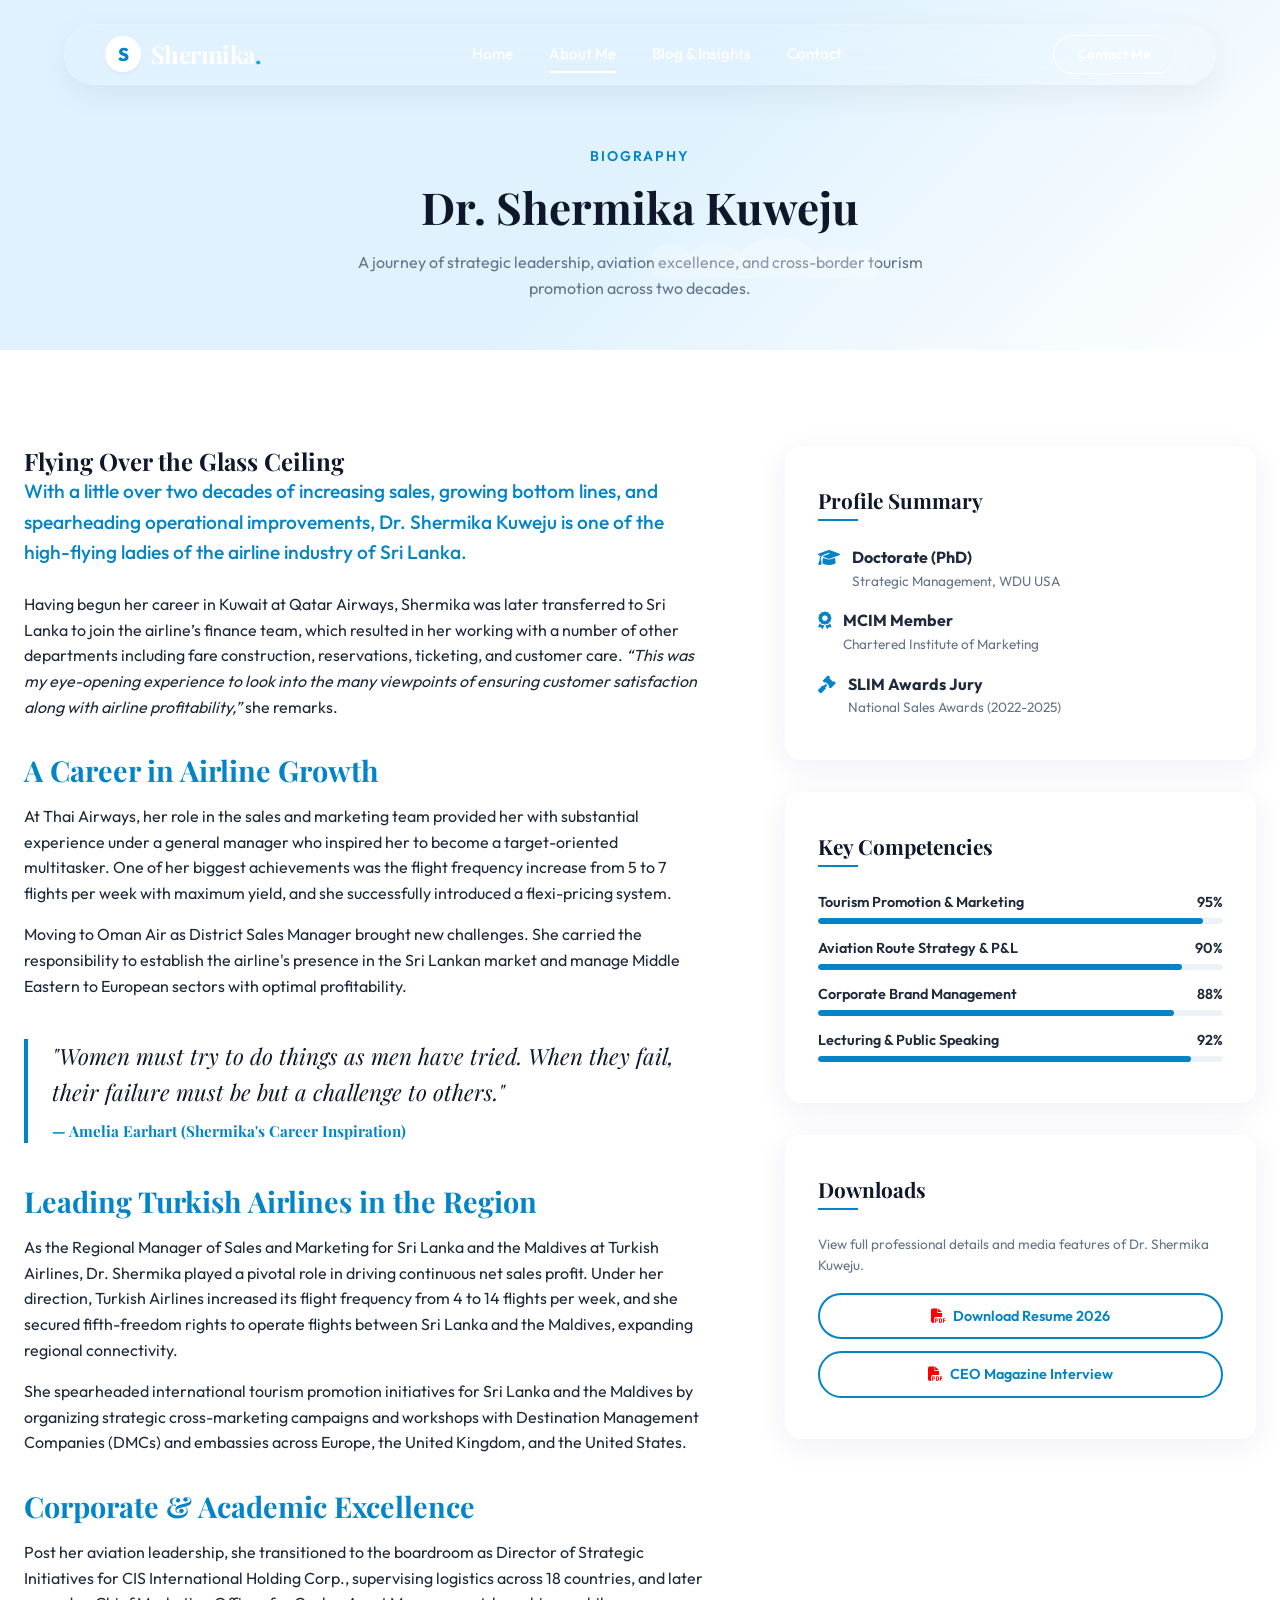
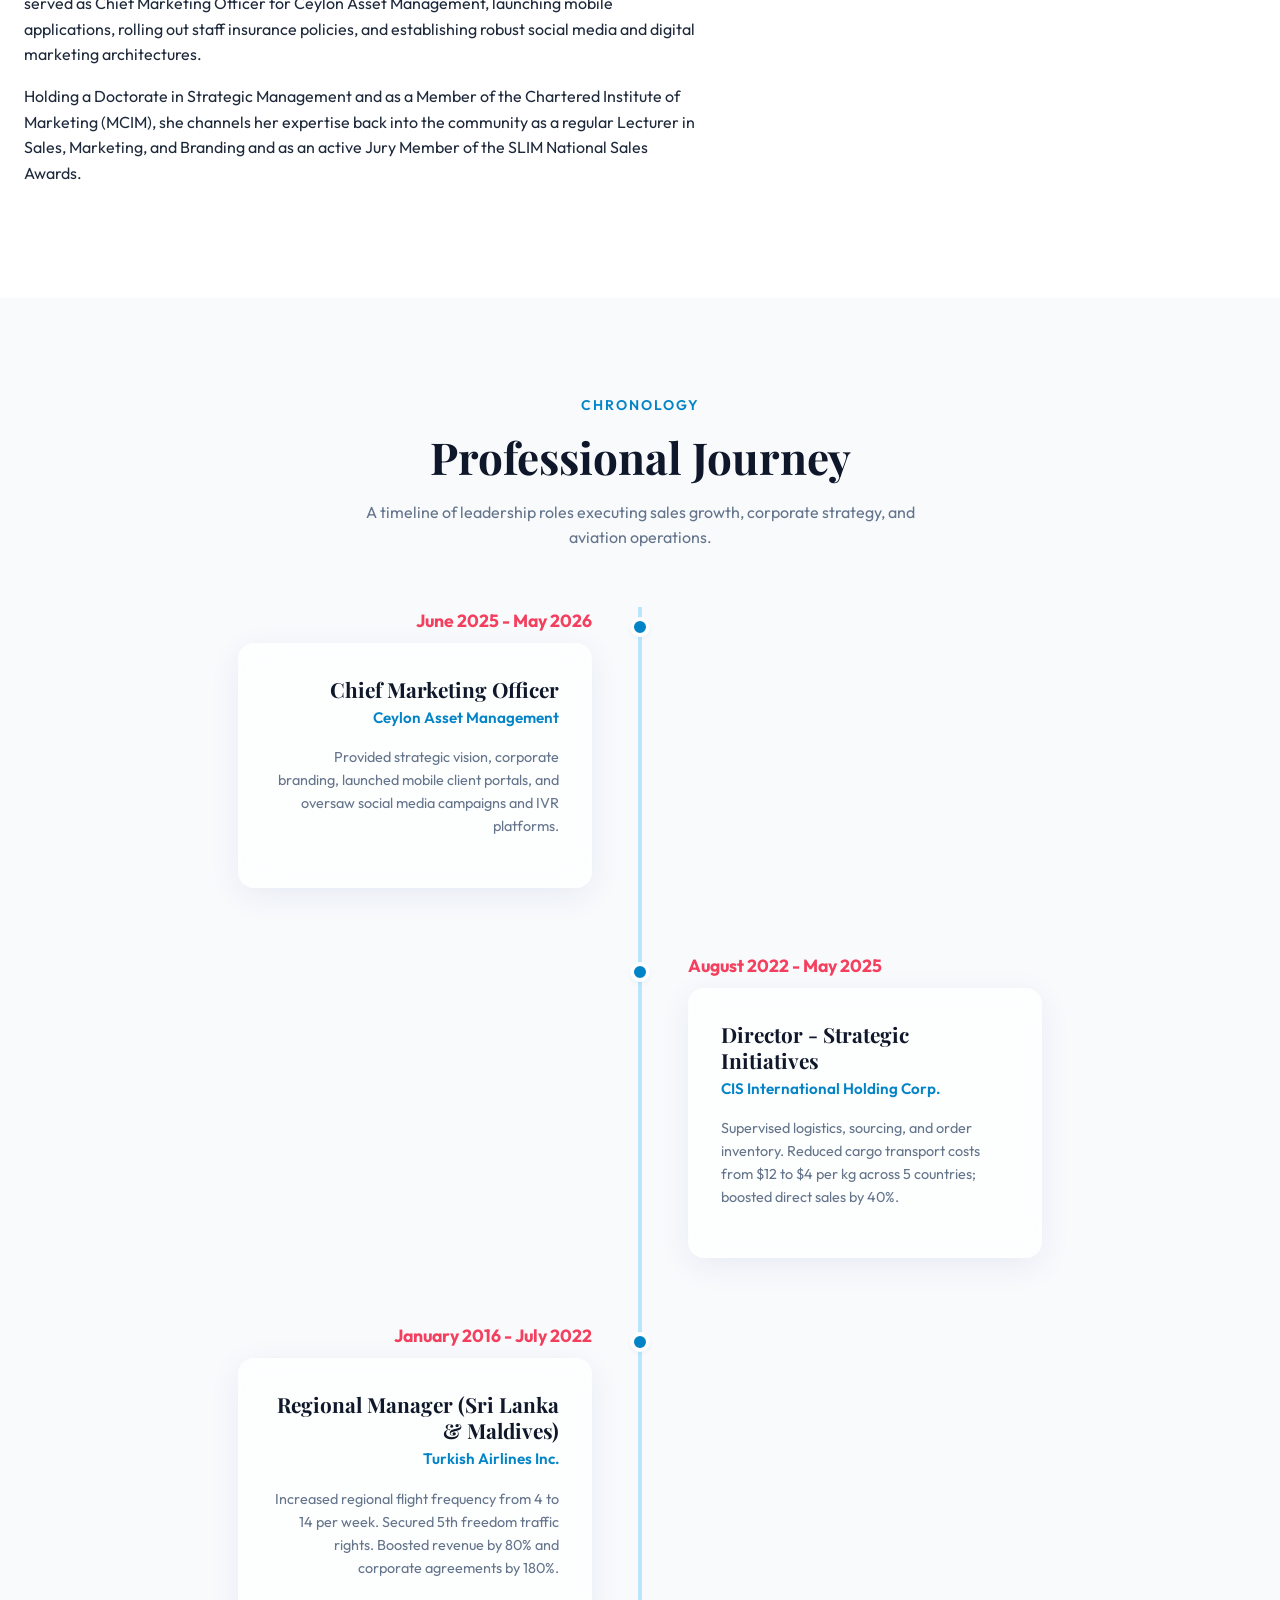
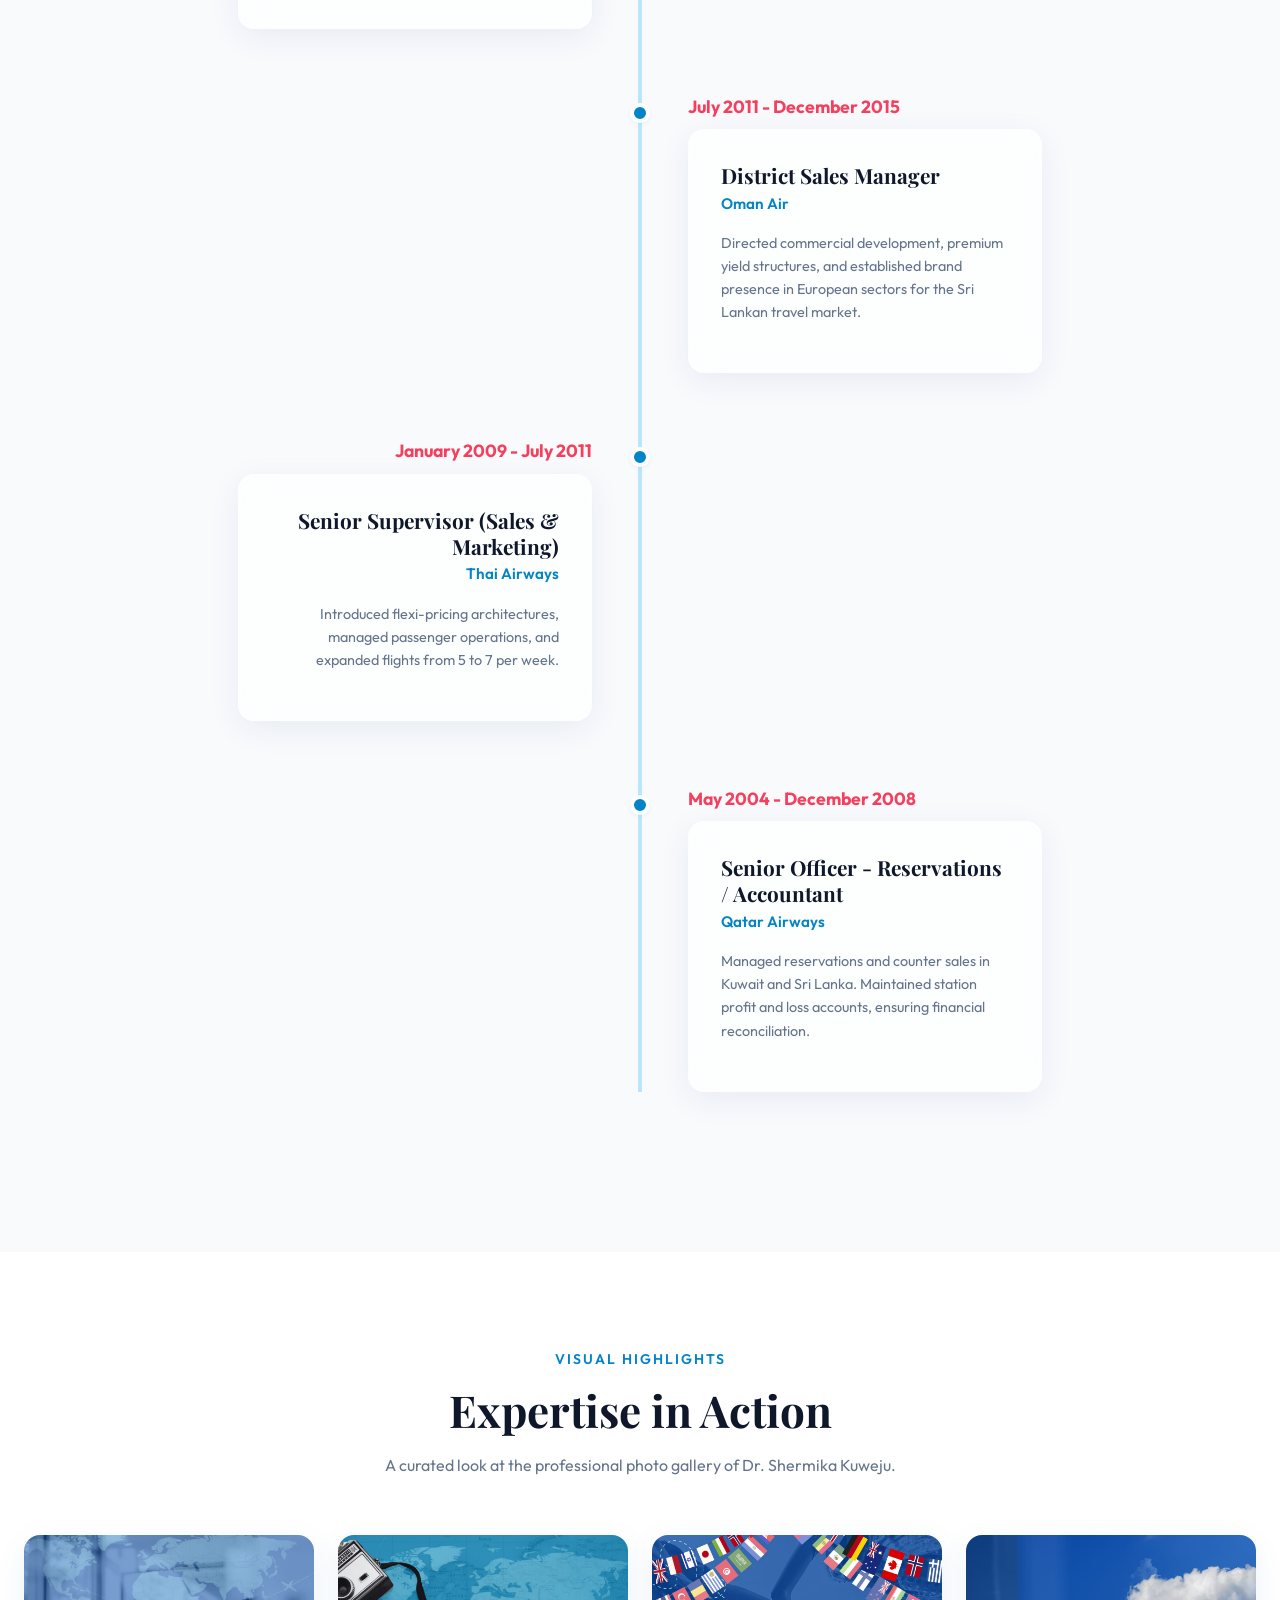
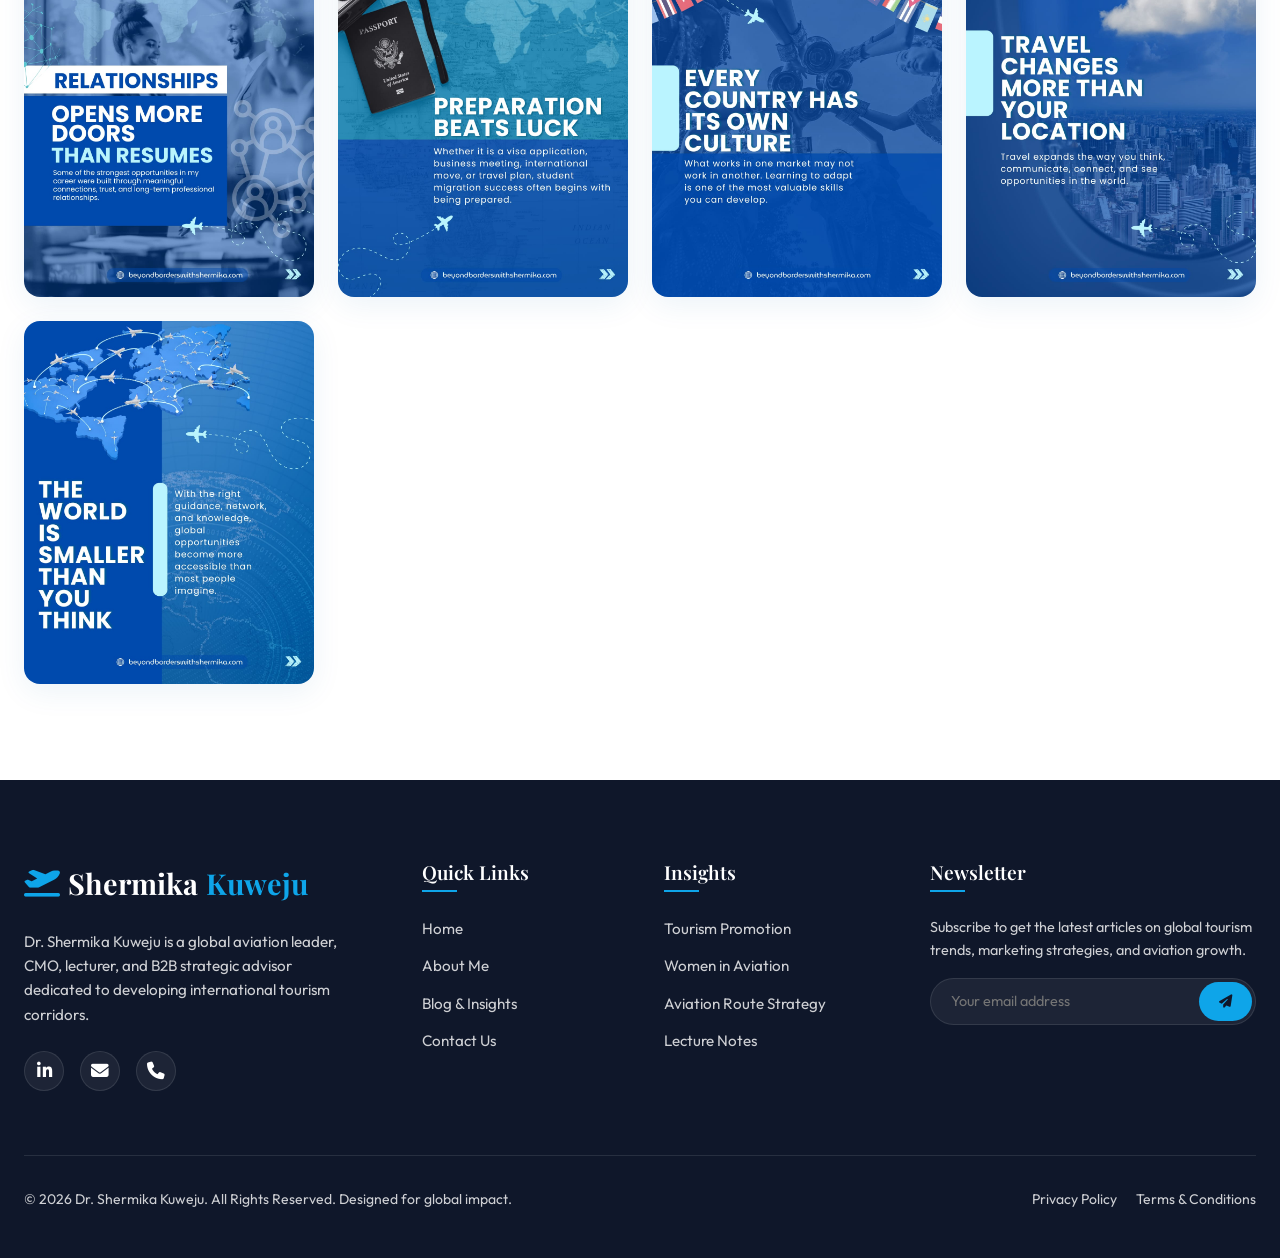
==== about.html @ f1bff621 "first commit" ====
<!DOCTYPE html>
<html lang="en">
<head>
    <meta charset="UTF-8">
    <meta name="viewport" content="width=device-width, initial-scale=1.0">
    <title>About Dr. Shermika Kuweju | Global Tourism & Aviation Insights</title>
    <meta name="description" content="Detailed profile of Dr. Shermika Kuweju - Chief Marketing Officer, lecturer in sales and marketing, and former Regional Manager of Turkish Airlines for Sri Lanka & Maldives.">
    <!-- FontAwesome Icons -->
    <link rel="stylesheet" href="https://cdnjs.cloudflare.com/ajax/libs/font-awesome/6.5.2/css/all.min.css">
    <!-- Custom Style Sheet -->
    <link rel="stylesheet" href="assets/css/style.css">
</head>
<body>

    <!-- ==========================================
       1. HEADER / FLOATING NAVIGATION
       ========================================== -->
    <header class="header scrolled"> <!-- default scrolled for subpages -->
        <div class="container nav-container">
            <a href="index.html" class="logo">
                <span class="logo-badge">S</span>
                <span class="logo-text">Shermika<span>.</span></span>
            </a>
            
            <nav class="nav-menu" id="navMenu">
                <a href="index.html" class="nav-link">Home</a>
                <a href="about.html" class="nav-link active">About Me</a>
                <a href="blog.html" class="nav-link">Blog & Insights</a>
                <a href="contact.html" class="nav-link">Contact</a>
            </nav>

            <div class="nav-cta">
                <a href="contact.html" class="btn btn-nav-cta">Contact Me</a>
            </div>

            <button class="menu-toggle" id="menuToggle" aria-label="Toggle Menu">
                <span></span>
                <span></span>
                <span></span>
            </button>
        </div>
    </header>

    <!-- ==========================================
       2. ABOUT HERO
       ========================================== -->
    <section class="about-hero">
        <!-- SVG Cloud Animations Background -->
        <div class="cloud-container">
            <svg class="cloud cloud-1" viewBox="0 0 100 100">
                <path d="M 20 80 A 15 15 0 0 1 40 80 A 20 20 0 0 1 70 80 A 15 15 0 0 1 85 80 A 10 10 0 0 1 95 80 L 95 90 L 5 90 L 5 80 A 10 10 0 0 1 20 80 Z" />
            </svg>
            <svg class="cloud cloud-2" viewBox="0 0 100 100">
                <path d="M 20 80 A 15 15 0 0 1 40 80 A 20 20 0 0 1 70 80 A 15 15 0 0 1 85 80 A 10 10 0 0 1 95 80 L 95 90 L 5 90 L 5 80 A 10 10 0 0 1 20 80 Z" />
            </svg>
        </div>
        <div class="container text-center">
            <span class="section-subtitle">Biography</span>
            <h1 class="section-title">Dr. Shermika Kuweju</h1>
            <p style="max-width: 600px; margin: 0 auto; color: var(--color-text-muted);">A journey of strategic leadership, aviation excellence, and cross-border tourism promotion across two decades.</p>
        </div>
    </section>

    <!-- ==========================================
       3. BIO DETAIL SECTION
       ========================================== -->
    <section class="section-padding" style="background-color: var(--color-white);">
        <div class="container">
            <div class="about-detail-grid">
                
                <!-- Left Column: Story -->
                <div class="story-content">
                    <h2>Flying Over the Glass Ceiling</h2>
                    <p class="lead-text">With a little over two decades of increasing sales, growing bottom lines, and spearheading operational improvements, Dr. Shermika Kuweju is one of the high-flying ladies of the airline industry of Sri Lanka.</p>
                    
                    <p>Having begun her career in Kuwait at Qatar Airways, Shermika was later transferred to Sri Lanka to join the airline’s finance team, which resulted in her working with a number of other departments including fare construction, reservations, ticketing, and customer care. <em>“This was my eye-opening experience to look into the many viewpoints of ensuring customer satisfaction along with airline profitability,”</em> she remarks.</p>

                    <h3>A Career in Airline Growth</h3>
                    <p>At Thai Airways, her role in the sales and marketing team provided her with substantial experience under a general manager who inspired her to become a target-oriented multitasker. One of her biggest achievements was the flight frequency increase from 5 to 7 flights per week with maximum yield, and she successfully introduced a flexi-pricing system.</p>
                    
                    <p>Moving to Oman Air as District Sales Manager brought new challenges. She carried the responsibility to establish the airline's presence in the Sri Lankan market and manage Middle Eastern to European sectors with optimal profitability.</p>

                    <blockquote class="story-quote">
                        "Women must try to do things as men have tried. When they fail, their failure must be but a challenge to others."
                        <span style="display: block; font-size: 0.95rem; font-style: normal; font-weight: 700; margin-top: 0.5rem; color: var(--color-primary);">— Amelia Earhart (Shermika's Career Inspiration)</span>
                    </blockquote>

                    <h3>Leading Turkish Airlines in the Region</h3>
                    <p>As the Regional Manager of Sales and Marketing for Sri Lanka and the Maldives at Turkish Airlines, Dr. Shermika played a pivotal role in driving continuous net sales profit. Under her direction, Turkish Airlines increased its flight frequency from 4 to 14 flights per week, and she secured fifth-freedom rights to operate flights between Sri Lanka and the Maldives, expanding regional connectivity.</p>
                    
                    <p>She spearheaded international tourism promotion initiatives for Sri Lanka and the Maldives by organizing strategic cross-marketing campaigns and workshops with Destination Management Companies (DMCs) and embassies across Europe, the United Kingdom, and the United States.</p>

                    <h3>Corporate & Academic Excellence</h3>
                    <p>Post her aviation leadership, she transitioned to the boardroom as Director of Strategic Initiatives for CIS International Holding Corp., supervising logistics across 18 countries, and later served as Chief Marketing Officer for Ceylon Asset Management, launching mobile applications, rolling out staff insurance policies, and establishing robust social media and digital marketing architectures.</p>
                    <p>Holding a Doctorate in Strategic Management and as a Member of the Chartered Institute of Marketing (MCIM), she channels her expertise back into the community as a regular Lecturer in Sales, Marketing, and Branding and as an active Jury Member of the SLIM National Sales Awards.</p>
                </div>

                <!-- Right Column: Sidebar -->
                <div class="sidebar-content">
                    
                    <!-- Profile Card -->
                    <div class="glass-panel post-sidebar-box" style="margin-bottom: 2rem;">
                        <h4 class="sidebar-title">Profile Summary</h4>
                        <ul class="footer-links-list" style="gap: 1rem; margin-top: 1rem;">
                            <li style="display: flex; gap: 0.75rem;">
                                <i class="fa-solid fa-graduation-cap" style="color: var(--color-primary); font-size: 1.1rem; margin-top: 0.25rem;"></i>
                                <div>
                                    <strong>Doctorate (PhD)</strong>
                                    <div style="font-size: 0.85rem; color: var(--color-text-muted);">Strategic Management, WDU USA</div>
                                </div>
                            </li>
                            <li style="display: flex; gap: 0.75rem;">
                                <i class="fa-solid fa-award" style="color: var(--color-primary); font-size: 1.1rem; margin-top: 0.25rem;"></i>
                                <div>
                                    <strong>MCIM Member</strong>
                                    <div style="font-size: 0.85rem; color: var(--color-text-muted);">Chartered Institute of Marketing</div>
                                </div>
                            </li>
                            <li style="display: flex; gap: 0.75rem;">
                                <i class="fa-solid fa-gavel" style="color: var(--color-primary); font-size: 1.1rem; margin-top: 0.25rem;"></i>
                                <div>
                                    <strong>SLIM Awards Jury</strong>
                                    <div style="font-size: 0.85rem; color: var(--color-text-muted);">National Sales Awards (2022-2025)</div>
                                </div>
                            </li>
                        </ul>
                    </div>

                    <!-- Skills Card -->
                    <div class="glass-panel post-sidebar-box" style="margin-bottom: 2rem;">
                        <h4 class="sidebar-title">Key Competencies</h4>
                        <div class="skills-grid" style="display: flex; flex-direction: column; gap: 0.8rem; margin-top: 1.5rem;">
                            <div>
                                <div style="display: flex; justify-content: space-between; font-size: 0.9rem; font-weight: 600; margin-bottom: 0.25rem;">
                                    <span>Tourism Promotion & Marketing</span>
                                    <span>95%</span>
                                </div>
                                <div style="height: 6px; background: rgba(3, 105, 161, 0.08); border-radius: 3px; overflow: hidden;">
                                    <div style="width: 95%; height: 100%; background: var(--color-primary); border-radius: 3px;"></div>
                                </div>
                            </div>
                            <div>
                                <div style="display: flex; justify-content: space-between; font-size: 0.9rem; font-weight: 600; margin-bottom: 0.25rem;">
                                    <span>Aviation Route Strategy & P&L</span>
                                    <span>90%</span>
                                </div>
                                <div style="height: 6px; background: rgba(3, 105, 161, 0.08); border-radius: 3px; overflow: hidden;">
                                    <div style="width: 90%; height: 100%; background: var(--color-primary); border-radius: 3px;"></div>
                                </div>
                            </div>
                            <div>
                                <div style="display: flex; justify-content: space-between; font-size: 0.9rem; font-weight: 600; margin-bottom: 0.25rem;">
                                    <span>Corporate Brand Management</span>
                                    <span>88%</span>
                                </div>
                                <div style="height: 6px; background: rgba(3, 105, 161, 0.08); border-radius: 3px; overflow: hidden;">
                                    <div style="width: 88%; height: 100%; background: var(--color-primary); border-radius: 3px;"></div>
                                </div>
                            </div>
                            <div>
                                <div style="display: flex; justify-content: space-between; font-size: 0.9rem; font-weight: 600; margin-bottom: 0.25rem;">
                                    <span>Lecturing & Public Speaking</span>
                                    <span>92%</span>
                                </div>
                                <div style="height: 6px; background: rgba(3, 105, 161, 0.08); border-radius: 3px; overflow: hidden;">
                                    <div style="width: 92%; height: 100%; background: var(--color-primary); border-radius: 3px;"></div>
                                </div>
                            </div>
                        </div>
                    </div>

                    <!-- Downloads Card -->
                    <div class="glass-panel post-sidebar-box">
                        <h4 class="sidebar-title">Downloads</h4>
                        <p style="font-size: 0.85rem; color: var(--color-text-muted); margin-bottom: 1rem;">View full professional details and media features of Dr. Shermika Kuweju.</p>
                        <div style="display: flex; flex-direction: column; gap: 0.75rem;">
                            <a href="#" class="btn btn-outline" style="padding: 0.6rem 1rem; font-size: 0.9rem; width: 100%;" onclick="event.preventDefault(); alert('Resume PDF is located in about them/ folder');">
                                <i class="fa-solid fa-file-pdf" style="margin-right: 0.5rem; color: red;"></i> Download Resume 2026
                            </a>
                            <a href="#" class="btn btn-outline" style="padding: 0.6rem 1rem; font-size: 0.9rem; width: 100%;" onclick="event.preventDefault(); alert('CEO Magazine Feature PDF is located in about them/ folder');">
                                <i class="fa-solid fa-file-pdf" style="margin-right: 0.5rem; color: red;"></i> CEO Magazine Interview
                            </a>
                        </div>
                    </div>

                </div>

            </div>
        </div>
    </section>

    <!-- ==========================================
       4. INTERACTIVE TIMELINE SECTION
       ========================================== -->
    <section class="section-padding timeline-section">
        <div class="container">
            <div class="text-center">
                <span class="section-subtitle">Chronology</span>
                <h2 class="section-title">Professional Journey</h2>
                <p style="max-width: 600px; margin: 0 auto; color: var(--color-text-muted);">A timeline of leadership roles executing sales growth, corporate strategy, and aviation operations.</p>
            </div>

            <div class="timeline">
                
                <!-- Timeline item 1 -->
                <div class="timeline-item">
                    <div class="timeline-dot"></div>
                    <span class="timeline-date">June 2025 - May 2026</span>
                    <div class="timeline-card glass-panel">
                        <h4>Chief Marketing Officer</h4>
                        <span class="timeline-company">Ceylon Asset Management</span>
                        <p class="timeline-desc">Provided strategic vision, corporate branding, launched mobile client portals, and oversaw social media campaigns and IVR platforms.</p>
                    </div>
                </div>

                <!-- Timeline item 2 -->
                <div class="timeline-item">
                    <div class="timeline-dot"></div>
                    <span class="timeline-date">August 2022 - May 2025</span>
                    <div class="timeline-card glass-panel">
                        <h4>Director - Strategic Initiatives</h4>
                        <span class="timeline-company">CIS International Holding Corp.</span>
                        <p class="timeline-desc">Supervised logistics, sourcing, and order inventory. Reduced cargo transport costs from $12 to $4 per kg across 5 countries; boosted direct sales by 40%.</p>
                    </div>
                </div>

                <!-- Timeline item 3 -->
                <div class="timeline-item">
                    <div class="timeline-dot"></div>
                    <span class="timeline-date">January 2016 - July 2022</span>
                    <div class="timeline-card glass-panel">
                        <h4>Regional Manager (Sri Lanka & Maldives)</h4>
                        <span class="timeline-company">Turkish Airlines Inc.</span>
                        <p class="timeline-desc">Increased regional flight frequency from 4 to 14 per week. Secured 5th freedom traffic rights. Boosted revenue by 80% and corporate agreements by 180%.</p>
                    </div>
                </div>

                <!-- Timeline item 4 -->
                <div class="timeline-item">
                    <div class="timeline-dot"></div>
                    <span class="timeline-date">July 2011 - December 2015</span>
                    <div class="timeline-card glass-panel">
                        <h4>District Sales Manager</h4>
                        <span class="timeline-company">Oman Air</span>
                        <p class="timeline-desc">Directed commercial development, premium yield structures, and established brand presence in European sectors for the Sri Lankan travel market.</p>
                    </div>
                </div>

                <!-- Timeline item 5 -->
                <div class="timeline-item">
                    <div class="timeline-dot"></div>
                    <span class="timeline-date">January 2009 - July 2011</span>
                    <div class="timeline-card glass-panel">
                        <h4>Senior Supervisor (Sales & Marketing)</h4>
                        <span class="timeline-company">Thai Airways</span>
                        <p class="timeline-desc">Introduced flexi-pricing architectures, managed passenger operations, and expanded flights from 5 to 7 per week.</p>
                    </div>
                </div>

                <!-- Timeline item 6 -->
                <div class="timeline-item">
                    <div class="timeline-dot"></div>
                    <span class="timeline-date">May 2004 - December 2008</span>
                    <div class="timeline-card glass-panel">
                        <h4>Senior Officer - Reservations / Accountant</h4>
                        <span class="timeline-company">Qatar Airways</span>
                        <p class="timeline-desc">Managed reservations and counter sales in Kuwait and Sri Lanka. Maintained station profit and loss accounts, ensuring financial reconciliation.</p>
                    </div>
                </div>

            </div>
        </div>
    </section>

    <!-- ==========================================
       5. CLIENT PHOTOS GALLERY SECTION
       ========================================== -->
    <section class="section-padding" style="background-color: var(--color-white);">
        <div class="container">
            <div class="text-center">
                <span class="section-subtitle">Visual Highlights</span>
                <h2 class="section-title">Expertise in Action</h2>
                <p style="max-width: 600px; margin: 0 auto; color: var(--color-text-muted);">A curated look at the professional photo gallery of Dr. Shermika Kuweju.</p>
            </div>

            <div class="gallery-grid">
                <!-- Gallery 1 (using 2.jpg) -->
                <div class="gallery-item">
                    <img src="./assets/images/2.jpg" alt="Shermika Kuweju Photo" class="gallery-img">
                    <div class="gallery-caption">
                        <span class="gallery-tag">Aviation Strategy</span>
                        <h4 class="gallery-title">Directing Operations</h4>
                    </div>
                </div>
                <!-- Gallery 2 (using 3.jpg) -->
                <div class="gallery-item">
                    <img src="./assets/images/3.jpg" alt="Shermika Kuweju Photo" class="gallery-img">
                    <div class="gallery-caption">
                        <span class="gallery-tag">Tourism Workshop</span>
                        <h4 class="gallery-title">Global Promotions</h4>
                    </div>
                </div>
                <!-- Gallery 3 (using 4.jpg) -->
                <div class="gallery-item">
                    <img src="./assets/images/4.jpg" alt="Shermika Kuweju Photo" class="gallery-img">
                    <div class="gallery-caption">
                        <span class="gallery-tag">SLIM Sales Awards</span>
                        <h4 class="gallery-title">Evaluating Excellence</h4>
                    </div>
                </div>
                <!-- Gallery 4 (using 5.jpg) -->
                <div class="gallery-item">
                    <img src="./assets/images/5.jpg" alt="Shermika Kuweju Photo" class="gallery-img">
                    <div class="gallery-caption">
                        <span class="gallery-tag">Lecturing Session</span>
                        <h4 class="gallery-title">Mentoring Leaders</h4>
                    </div>
                </div>
                <!-- Gallery 5 (using 6.jpg) -->
                <div class="gallery-item">
                    <img src="./assets/images/6.jpg" alt="Shermika Kuweju Photo" class="gallery-img">
                    <div class="gallery-caption">
                        <span class="gallery-tag">International Boardroom</span>
                        <h4 class="gallery-title">Corporate Planning</h4>
                    </div>
                </div>
            </div>
        </div>
    </section>

    <!-- ==========================================
       6. FOOTER
       ========================================== -->
    <footer class="footer">
        <div class="container">
            <div class="footer-top">
                <!-- Col 1 -->
                <div>
                    <a href="index.html" class="footer-logo">
                        <i class="fa-solid fa-plane-departure" style="color: var(--color-primary-light);"></i>
                        Shermika<span>Kuweju</span>
                    </a>
                    <p class="footer-desc">Dr. Shermika Kuweju is a global aviation leader, CMO, lecturer, and B2B strategic advisor dedicated to developing international tourism corridors.</p>
                    <div class="social-links">
                        <a href="https://linkedin.com" target="_blank" class="social-icon" aria-label="LinkedIn"><i class="fa-brands fa-linkedin-in"></i></a>
                        <a href="mailto:shermika_k@hotmail.com" class="social-icon" aria-label="Email"><i class="fa-solid fa-envelope"></i></a>
                        <a href="tel:+94710888881" class="social-icon" aria-label="Phone"><i class="fa-solid fa-phone"></i></a>
                    </div>
                </div>

                <!-- Col 2 -->
                <div style="padding-left: 1.5rem;">
                    <h4 class="footer-column-title">Quick Links</h4>
                    <ul class="footer-links-list">
                        <li><a href="index.html">Home</a></li>
                        <li><a href="about.html">About Me</a></li>
                        <li><a href="blog.html">Blog & Insights</a></li>
                        <li><a href="contact.html">Contact Us</a></li>
                    </ul>
                </div>

                <!-- Col 3 -->
                <div>
                    <h4 class="footer-column-title">Insights</h4>
                    <ul class="footer-links-list">
                        <li><a href="blog-post-1.html">Tourism Promotion</a></li>
                        <li><a href="blog-post-2.html">Women in Aviation</a></li>
                        <li><a href="blog-post-3.html">Aviation Route Strategy</a></li>
                        <li><a href="blog.html">Lecture Notes</a></li>
                    </ul>
                </div>

                <!-- Col 4 -->
                <div>
                    <h4 class="footer-column-title">Newsletter</h4>
                    <p style="font-size: 0.9rem; margin-bottom: 1rem;">Subscribe to get the latest articles on global tourism trends, marketing strategies, and aviation growth.</p>
                    <form class="newsletter-form" onsubmit="event.preventDefault(); alert('Thank you for subscribing!');">
                        <div class="newsletter-input-group">
                            <input type="email" placeholder="Your email address" class="newsletter-input" required>
                            <button type="submit" class="newsletter-btn" aria-label="Subscribe"><i class="fa-solid fa-paper-plane"></i></button>
                        </div>
                    </form>
                </div>
            </div>

            <div class="footer-bottom">
                <p>&copy; 2026 Dr. Shermika Kuweju. All Rights Reserved. Designed for global impact.</p>
                <p>
                    <a href="#" style="margin-right: 1rem;">Privacy Policy</a>
                    <a href="#">Terms & Conditions</a>
                </p>
            </div>
        </div>
    </footer>

    <!-- Back to Top Button -->
    <button class="back-to-top" aria-label="Back to Top"><i class="fa-solid fa-arrow-up"></i></button>

    <!-- Main JavaScript file -->
    <script src="assets/js/main.js"></script>
</body>
</html>
---- assets/css/style.css ----
@import url('https://fonts.googleapis.com/css2?family=Outfit:wght@300;400;500;600;700&family=Playfair+Display:ital,wght@0,400;0,600;0,700;1,400&display=swap');

/* ==========================================
   CSS CUSTOM PROPERTIES & VARIABLES
   ========================================== */
:root {
    /* Color Palette */
    --color-primary-dark: #0f172a;    /* Slate 900 */
    --color-primary: #0284c7;         /* Sky 600 */
    --color-primary-light: #0ea5e9;   /* Sky 500 */
    --color-primary-extralight: #bae6fd; /* Sky 200 */
    --color-sky-bg: #e0f2fe;           /* Sky 100 */
    --color-accent: #f43f5e;          /* Rose 500 */
    --color-accent-hover: #e11d48;    /* Rose 600 */
    --color-text-dark: #1e293b;       /* Slate 800 */
    --color-text-muted: #64748b;      /* Slate 500 */
    --color-white: #ffffff;
    --color-white-trans: rgba(255, 255, 255, 0.85);
    --color-glass-bg: rgba(255, 255, 255, 0.7);
    --color-glass-border: rgba(255, 255, 255, 0.4);
    
    /* Typography */
    --font-heading: 'Playfair Display', Georgia, serif;
    --font-body: 'Outfit', 'Inter', sans-serif;
    
    /* Shadow & Borders */
    --shadow-sm: 0 2px 4px rgba(3, 105, 161, 0.05);
    --shadow-md: 0 8px 30px rgba(3, 105, 161, 0.08);
    --shadow-lg: 0 20px 40px rgba(3, 105, 161, 0.12);
    --shadow-glass: 0 8px 32px 0 rgba(31, 38, 135, 0.07);
    --radius-sm: 8px;
    --radius-md: 16px;
    --radius-lg: 32px;
    
    /* Transitions */
    --transition-fast: 0.2s ease;
    --transition-normal: 0.4s cubic-bezier(0.16, 1, 0.3, 1);
    --transition-slow: 0.8s cubic-bezier(0.16, 1, 0.3, 1);
}

/* ==========================================
   RESET & BASE STYLES
   ========================================== */
*, *::before, *::after {
    box-sizing: border-box;
    margin: 0;
    padding: 0;
}

html {
    scroll-behavior: smooth;
    font-size: 16px;
}

body {
    font-family: var(--font-body);
    background-color: #f8fafc;
    color: var(--color-text-dark);
    line-height: 1.6;
    overflow-x: hidden;
}

h1, h2, h3, h4, h5, h6 {
    font-family: var(--font-heading);
    color: var(--color-primary-dark);
    font-weight: 700;
    line-height: 1.25;
}

p {
    margin-bottom: 1rem;
}

a {
    text-decoration: none;
    color: inherit;
    transition: var(--transition-fast);
}

img {
    max-width: 100%;
    height: auto;
    display: block;
}

ul {
    list-style: none;
}

/* ==========================================
   UTILITY CLASSES & REUSABLE LAYOUTS
   ========================================== */
.container {
    width: 100%;
    max-width: 1280px;
    margin: 0 auto;
    padding: 0 1.5rem;
}

.section-padding {
    padding: 6rem 0;
}

.text-center { text-align: center; }

.section-title {
    font-size: 2.75rem;
    margin-bottom: 1rem;
    position: relative;
}

.section-subtitle {
    color: var(--color-primary);
    text-transform: uppercase;
    font-weight: 600;
    letter-spacing: 2px;
    font-size: 0.875rem;
    margin-bottom: 0.75rem;
    display: block;
}

.btn {
    display: inline-flex;
    align-items: center;
    justify-content: center;
    padding: 0.875rem 2rem;
    font-weight: 600;
    border-radius: var(--radius-lg);
    font-family: var(--font-body);
    cursor: pointer;
    transition: var(--transition-normal);
    border: none;
    outline: none;
}

.btn-primary {
    background-color: var(--color-primary);
    color: var(--color-white);
    box-shadow: 0 4px 14px rgba(3, 105, 161, 0.4);
}

.btn-primary:hover {
    background-color: var(--color-primary-dark);
    transform: translateY(-2px);
    box-shadow: 0 6px 20px rgba(15, 23, 42, 0.4);
}

.btn-accent {
    background-color: var(--color-accent);
    color: var(--color-white);
    box-shadow: 0 4px 14px rgba(244, 63, 94, 0.4);
}

.btn-accent:hover {
    background-color: var(--color-accent-hover);
    transform: translateY(-2px);
    box-shadow: 0 6px 20px rgba(225, 29, 72, 0.4);
}

.btn-outline {
    background-color: transparent;
    color: var(--color-primary);
    border: 2px solid var(--color-primary);
}

.btn-outline:hover {
    background-color: var(--color-primary);
    color: var(--color-white);
    transform: translateY(-2px);
}

/* Glassmorphism Panel card */
.glass-panel {
    background: var(--color-glass-bg);
    backdrop-filter: blur(16px);
    -webkit-backdrop-filter: blur(16px);
    border: 1px solid var(--color-glass-border);
    box-shadow: var(--shadow-glass);
    border-radius: var(--radius-md);
}

/* ==========================================
   GLASS FLOATING HEADER & LOGO
   ========================================== */
.header {
    position: fixed;
    top: 1.5rem;
    left: 50%;
    transform: translateX(-50%);
    width: 90%;
    max-width: 1200px;
    z-index: 1000;
    padding: 0.6rem 2.5rem;
    border-radius: 50px;
    background: rgba(255, 255, 255, 0.04);
    backdrop-filter: blur(28px);
    -webkit-backdrop-filter: blur(28px);
    border: 1px solid rgba(255, 255, 255, 0.12);
    box-shadow: 0 10px 32px 0 rgba(0, 0, 0, 0.06);
    transition: all 0.4s cubic-bezier(0.16, 1, 0.3, 1);
}

/* Scrolled State */
.header.scrolled {
    top: 1rem;
    background: rgba(10, 18, 36, 0.65);
    backdrop-filter: blur(32px);
    -webkit-backdrop-filter: blur(32px);
    border: 1px solid rgba(2, 132, 199, 0.25);
    box-shadow: var(--shadow-md), 0 0 30px rgba(2, 132, 199, 0.1);
    padding: 0.5rem 2.5rem;
}

/* Nav Container */
.nav-container {
    display: flex;
    align-items: center;
    justify-content: space-between;
    width: 100%;
    padding: 0;
    max-width: 100%;
}

/* Logo Badge and Text */
.logo {
    display: flex;
    align-items: center;
    gap: 0.6rem;
    font-family: var(--font-heading);
    font-size: 1.5rem;
    font-weight: 700;
    color: var(--color-white);
    transition: var(--transition-fast);
}

.logo-badge {
    width: 36px;
    height: 36px;
    border-radius: 50%;
    background-color: var(--color-white);
    color: var(--color-primary);
    display: inline-flex;
    align-items: center;
    justify-content: center;
    font-weight: 800;
    font-family: var(--font-body);
    font-size: 1.15rem;
    box-shadow: var(--shadow-sm);
    transition: var(--transition-fast);
}

.logo-text {
    font-weight: 700;
    letter-spacing: -0.5px;
    color: inherit;
    transition: var(--transition-fast);
}

.logo-text span {
    color: var(--color-primary-light);
}

/* Header Text colors for Scrolled State */
.header.scrolled .logo {
    color: var(--color-white);
}

.header.scrolled .logo-badge {
    background-color: var(--color-white);
    color: var(--color-primary);
}

.header.scrolled .logo-text span {
    color: var(--color-primary-light);
}

/* Centered Navigation Link styling */
.nav-menu {
    display: flex;
    gap: 2.25rem;
    align-items: center;
}

.nav-link {
    font-weight: 500;
    font-size: 0.95rem;
    position: relative;
    padding: 0.4rem 0;
    color: var(--color-white);
    transition: var(--transition-fast);
}

.header.scrolled .nav-link {
    color: var(--color-white);
}

.nav-link::after {
    content: '';
    position: absolute;
    bottom: 0;
    left: 0;
    width: 0;
    height: 2px;
    background-color: var(--color-white);
    transition: var(--transition-fast);
}

.header.scrolled .nav-link::after {
    background-color: var(--color-primary-light);
}

.nav-link:hover::after,
.nav-link.active::after {
    width: 100%;
}

.nav-link:hover {
    color: var(--color-primary-light) !important;
    opacity: 1;
}

.header.scrolled .nav-link:hover,
.header.scrolled .nav-link.active {
    color: var(--color-primary) !important;
}

/* CTA Button Styling */
.btn-nav-cta {
    display: inline-flex;
    align-items: center;
    justify-content: center;
    padding: 0.5rem 1.5rem;
    font-size: 0.85rem;
    border-radius: 50px;
    font-weight: 600;
    background: transparent;
    color: var(--color-white);
    border: 1.5px solid var(--color-white);
    transition: var(--transition-fast);
    cursor: pointer;
}

.btn-nav-cta:hover {
    background: var(--color-white);
    color: var(--color-primary-dark);
    transform: translateY(-1px);
}

.header.scrolled .btn-nav-cta {
    background: var(--color-primary);
    color: var(--color-white);
    border-color: var(--color-primary);
    box-shadow: 0 4px 10px rgba(3, 105, 161, 0.2);
}

.header.scrolled .btn-nav-cta:hover {
    background: var(--color-primary-dark);
    color: var(--color-white);
    border-color: var(--color-primary-dark);
    box-shadow: 0 4px 14px rgba(15, 23, 42, 0.25);
    transform: translateY(-1px);
}

/* Menu Toggle Colors */
.menu-toggle {
    display: none;
    flex-direction: column;
    gap: 6px;
    cursor: pointer;
    background: none;
    border: none;
}

.menu-toggle span {
    display: block;
    width: 28px;
    height: 3px;
    background-color: var(--color-white);
    border-radius: 2px;
    transition: var(--transition-fast);
}

.header.scrolled .menu-toggle span {
    background-color: var(--color-white);
}


/* ==========================================
   HERO SPLIT SECTION & CLOUD ANIMATIONS
   ========================================== */
.hero {
    position: relative;
    min-height: 100vh;
    padding-top: 8rem;
    display: flex;
    align-items: center;
    background: linear-gradient(135deg, #e0f2fe 0%, #f0f9ff 50%, #ffffff 100%);
    overflow: hidden;
}

.hero.scroll-hero {
    height: 350vh;
    min-height: 350vh;
    padding-top: 0;
    display: block;
    background: #0f172a;
    overflow: visible;
}

.hero-sticky {
    position: sticky;
    top: 0;
    height: 100vh;
    width: 100%;
    overflow: hidden;
    display: flex;
    align-items: center;
    justify-content: center;
    z-index: 10;
}

/* Welcome Overlay */
.welcome-overlay {
    position: absolute;
    top: 50%;
    left: 50%;
    transform: translate(-50%, -50%);
    text-align: center;
    max-width: 800px;
    width: 90%;
    z-index: 20;
    transition: opacity 0.6s cubic-bezier(0.16, 1, 0.3, 1), transform 0.6s cubic-bezier(0.16, 1, 0.3, 1);
    color: var(--color-white);
    display: flex;
    flex-direction: column;
    align-items: center;
    justify-content: center;
}

.welcome-tag {
    font-size: 0.9rem;
    text-transform: uppercase;
    letter-spacing: 3px;
    color: var(--color-primary-light);
    font-weight: 600;
    margin-bottom: 1.25rem;
    font-family: var(--font-body);
}

.welcome-title {
    font-family: var(--font-heading);
    font-size: 3.75rem;
    font-weight: 700;
    line-height: 1.15;
    margin-bottom: 1.5rem;
    color: var(--color-white);
    text-shadow: 0 4px 30px rgba(0, 0, 0, 0.5);
}

.welcome-subtitle {
    font-size: 1.2rem;
    line-height: 1.6;
    color: rgba(241, 245, 249, 0.9);
    margin-bottom: 2.25rem;
    font-family: var(--font-body);
    max-width: 650px;
}

.welcome-buttons {
    display: flex;
    gap: 1.5rem;
}

.btn-outline-white {
    background: transparent;
    border: 1.5px solid var(--color-white);
    color: var(--color-white);
    padding: 0.75rem 2.25rem;
    border-radius: 50px;
    font-weight: 600;
    transition: var(--transition-fast);
    font-size: 0.95rem;
}

.btn-outline-white:hover {
    background: var(--color-white);
    color: var(--color-primary-dark);
    transform: translateY(-2px);
    box-shadow: 0 10px 20px rgba(255, 255, 255, 0.1);
}

#hero-canvas {
    position: absolute;
    top: 0;
    left: 0;
    width: 100%;
    height: 100%;
    object-fit: cover;
    z-index: 1;
}

.hero-overlay {
    position: absolute;
    top: 0;
    left: 0;
    width: 100%;
    height: 100%;
    background: linear-gradient(to bottom, rgba(15, 23, 42, 0.5) 0%, rgba(15, 23, 42, 0.3) 50%, rgba(15, 23, 42, 0.85) 100%);
    z-index: 2;
    pointer-events: none;
}

.hero-scroll-slider {
    position: relative;
    height: 480px;
    width: 100%;
    transition: opacity 0.5s ease, transform 0.5s ease;
}

.hero-scroll-slide {
    position: absolute;
    top: 50%;
    left: 0;
    width: 100%;
    transform: translateY(-50%) translateY(70px);
    opacity: 0;
    visibility: hidden;
    transition: opacity 0.6s cubic-bezier(0.16, 1, 0.3, 1), transform 0.6s cubic-bezier(0.16, 1, 0.3, 1);
    color: var(--color-white);
    
    /* Futuristic glassmorphic card */
    background: rgba(10, 18, 36, 0.45);
    backdrop-filter: blur(28px);
    -webkit-backdrop-filter: blur(28px);
    border: 1px solid rgba(255, 255, 255, 0.16);
    border-radius: var(--radius-md);
    box-shadow: 0 25px 60px rgba(0, 0, 0, 0.3), 
                0 0 40px rgba(2, 132, 199, 0.12), 
                inset 0 1px 2px rgba(255, 255, 255, 0.25);
    padding: 3rem 2.5rem;
}

.hero-scroll-slide.active {
    opacity: 1;
    visibility: visible;
    transform: translateY(-50%) translateY(0);
}

.hero-scroll-slide.exited {
    opacity: 0;
    visibility: hidden;
    transform: translateY(-50%) translateY(-70px);
}

/* Futuristic glass style for Promo Card in Hero section */
.hero-sticky .promo-card {
    background: rgba(10, 18, 36, 0.45) !important;
    backdrop-filter: blur(28px) !important;
    -webkit-backdrop-filter: blur(28px) !important;
    border: 1px solid rgba(255, 255, 255, 0.16) !important;
    border-radius: var(--radius-md) !important;
    box-shadow: 0 25px 60px rgba(0, 0, 0, 0.3), 
                0 0 40px rgba(2, 132, 199, 0.12), 
                inset 0 1px 2px rgba(255, 255, 255, 0.25) !important;
    color: var(--color-white) !important;
    transition: opacity 0.6s cubic-bezier(0.16, 1, 0.3, 1), transform 0.6s cubic-bezier(0.16, 1, 0.3, 1);
}

.hero-sticky .promo-card h3 {
    color: var(--color-white) !important;
}

.hero-sticky .promo-card .promo-tagline {
    color: var(--color-primary-light) !important;
}

.hero-sticky .promo-card .promo-item-title {
    color: var(--color-white) !important;
}

.hero-sticky .promo-card .promo-item-desc {
    color: rgba(255, 255, 255, 0.8) !important;
}

.hero-sticky .promo-card .promo-icon {
    color: var(--color-primary-light) !important;
}

.hero-sticky .promo-card .countdown-box {
    background: rgba(255, 255, 255, 0.06) !important;
    border: 1px solid rgba(255, 255, 255, 0.1) !important;
    color: var(--color-white) !important;
}

.hero-sticky .promo-card .countdown-number {
    color: var(--color-primary-light) !important;
}

.hero-scroll-slide .slide-title {
    color: var(--color-white);
    margin-bottom: 0.75rem;
}

.hero-scroll-slide .slide-desc {
    color: rgba(255, 255, 255, 0.85);
    margin-bottom: 1.5rem;
}

.preload-status {
    position: absolute;
    bottom: 2rem;
    left: 2rem;
    z-index: 50;
    background: rgba(15, 23, 42, 0.85);
    backdrop-filter: blur(12px);
    -webkit-backdrop-filter: blur(12px);
    border: 1px solid rgba(255,255,255,0.15);
    border-radius: var(--radius-lg);
    padding: 0.6rem 1.25rem;
    display: flex;
    align-items: center;
    gap: 0.75rem;
    font-size: 0.85rem;
    color: rgba(255, 255, 255, 0.9);
    pointer-events: none;
    transition: opacity 0.5s ease;
    box-shadow: 0 10px 30px rgba(0,0,0,0.3);
}

.preload-status.fade-out {
    opacity: 0;
}

.preload-spinner {
    animation: rotate-spinner 1s linear infinite;
    color: var(--color-primary-light);
    font-size: 1rem;
}

@keyframes rotate-spinner {
    100% { transform: rotate(360deg); }
}

/* Home Page Header text colors when on dark scroll-hero background */
.scroll-hero-nav .header:not(.scrolled) .logo,
.scroll-hero-nav .header:not(.scrolled) .nav-link {
    color: var(--color-white);
}

.scroll-hero-nav .header:not(.scrolled) .nav-link::after {
    background-color: var(--color-white);
}

.scroll-hero-nav .header:not(.scrolled) .menu-toggle span {
    background-color: var(--color-white);
}


/* Cloud Animation Layers */
.cloud-container {
    position: absolute;
    top: 0;
    left: 0;
    width: 100%;
    height: 100%;
    pointer-events: none;
    z-index: 1;
}

.cloud {
    position: absolute;
    opacity: 0.25;
    fill: #ffffff;
    filter: blur(1px);
    animation: moveClouds linear infinite;
}

.cloud-1 {
    top: 15%;
    width: 250px;
    animation-duration: 45s;
    animation-delay: -5s;
}

.cloud-2 {
    top: 35%;
    width: 380px;
    animation-duration: 65s;
    animation-delay: -20s;
}

.cloud-3 {
    top: 60%;
    width: 220px;
    animation-duration: 35s;
    animation-delay: -10s;
}

.cloud-4 {
    top: 75%;
    width: 300px;
    animation-duration: 55s;
    animation-delay: -15s;
}

@keyframes moveClouds {
    0% {
        transform: translateX(-350px);
    }
    100% {
        transform: translateX(100vw);
    }
}

.hero-grid {
    display: grid;
    grid-template-columns: 1.4fr 0.8fr;
    gap: 2.5rem;
    align-items: center;
    position: relative;
    z-index: 10;
    width: 100%;
}

/* Left Panel: Slider */
.hero-slider-wrapper {
    position: relative;
    border-radius: var(--radius-lg);
    overflow: hidden;
    height: 520px;
    box-shadow: var(--shadow-lg);
}

.hero-slider {
    width: 100%;
    height: 100%;
    position: relative;
}

.slide {
    position: absolute;
    top: 0;
    left: 0;
    width: 100%;
    height: 100%;
    opacity: 0;
    transition: opacity 1s ease-in-out;
    display: flex;
    align-items: flex-end;
}

.slide.active {
    opacity: 1;
    z-index: 2;
}

.slide-img {
    position: absolute;
    top: 0;
    left: 0;
    width: 100%;
    height: 100%;
    object-fit: cover;
    filter: brightness(0.85);
}

.slide-content {
    position: relative;
    z-index: 5;
    padding: 3.5rem;
    background: linear-gradient(to top, rgba(15, 23, 42, 0.85) 0%, rgba(15, 23, 42, 0.4) 60%, transparent 100%);
    width: 100%;
    color: var(--color-white);
}

.slide-tag {
    background-color: var(--color-primary-light);
    color: var(--color-primary-dark);
    padding: 0.35rem 1rem;
    border-radius: var(--radius-lg);
    font-size: 0.8rem;
    font-weight: 700;
    text-transform: uppercase;
    letter-spacing: 1px;
    display: inline-block;
    margin-bottom: 1rem;
}

.slide-title {
    font-size: 2.75rem;
    font-family: var(--font-heading);
    font-weight: 700;
    color: var(--color-white);
    margin-bottom: 1rem;
    line-height: 1.2;
}

.slide-desc {
    font-size: 1.1rem;
    font-weight: 300;
    color: rgba(255, 255, 255, 0.9);
    margin-bottom: 1.5rem;
    max-width: 600px;
}

.slider-nav {
    position: absolute;
    bottom: 2rem;
    right: 2rem;
    z-index: 10;
    display: flex;
    gap: 0.75rem;
}

.slider-btn {
    background: rgba(255, 255, 255, 0.25);
    backdrop-filter: blur(8px);
    border: 1px solid rgba(255, 255, 255, 0.3);
    color: var(--color-white);
    width: 44px;
    height: 44px;
    border-radius: 50%;
    display: flex;
    align-items: center;
    justify-content: center;
    cursor: pointer;
    font-size: 1.2rem;
    transition: var(--transition-fast);
}

.slider-btn:hover {
    background: var(--color-white);
    color: var(--color-primary);
}

/* Right Panel: Promo Offer Card */
.promo-card {
    height: 520px;
    padding: 3rem 2.5rem;
    display: flex;
    flex-direction: column;
    justify-content: space-between;
    position: relative;
    overflow: hidden;
    border: 2px solid var(--color-white);
    box-shadow: var(--shadow-lg);
}

.promo-badge {
    position: absolute;
    top: 1.5rem;
    right: -2.5rem;
    background-color: var(--color-accent);
    color: var(--color-white);
    padding: 0.5rem 3rem;
    font-size: 0.8rem;
    font-weight: 700;
    text-transform: uppercase;
    transform: rotate(45deg);
    box-shadow: 0 2px 4px rgba(0,0,0,0.1);
}

.promo-title-group h3 {
    font-size: 2.25rem;
    color: var(--color-primary-dark);
    margin-bottom: 0.5rem;
}

.promo-tagline {
    color: var(--color-primary);
    font-weight: 600;
    font-size: 1rem;
    letter-spacing: 1px;
    text-transform: uppercase;
    margin-bottom: 1.5rem;
    display: block;
}

.promo-details {
    margin-bottom: 2rem;
}

.promo-item {
    display: flex;
    align-items: flex-start;
    gap: 0.75rem;
    margin-bottom: 1.2rem;
}

.promo-icon {
    color: var(--color-accent);
    font-size: 1.3rem;
    margin-top: 0.15rem;
}

.promo-item-title {
    font-weight: 600;
    color: var(--color-primary-dark);
    font-size: 1rem;
}

.promo-item-desc {
    font-size: 0.875rem;
    color: var(--color-text-muted);
}

.promo-timer {
    display: flex;
    gap: 0.75rem;
    margin-top: 1rem;
}

.timer-unit {
    background: rgba(3, 105, 161, 0.06);
    border: 1px solid rgba(3, 105, 161, 0.1);
    border-radius: var(--radius-sm);
    padding: 0.5rem;
    min-width: 60px;
    text-align: center;
}

.timer-num {
    display: block;
    font-size: 1.25rem;
    font-weight: 700;
    color: var(--color-primary);
    line-height: 1.1;
}

.timer-label {
    font-size: 0.65rem;
    color: var(--color-text-muted);
    text-transform: uppercase;
    letter-spacing: 0.5px;
}

/* ==========================================
   SERVICES GRID SECTION
   ========================================== */
.services-bg {
    background-color: var(--color-white);
    position: relative;
}

.services-grid {
    display: grid;
    grid-template-columns: repeat(auto-fit, minmax(250px, 1fr));
    gap: 2rem;
    margin-top: 3.5rem;
}

.service-card {
    background: #f8fafc;
    border: 1px solid rgba(226, 232, 240, 0.8);
    border-radius: var(--radius-md);
    padding: 2.5rem 2rem;
    text-align: center;
    transition: var(--transition-normal);
    position: relative;
    overflow: hidden;
    z-index: 5;
}

.service-card::after {
    content: '';
    position: absolute;
    top: 0;
    left: 0;
    width: 100%;
    height: 4px;
    background: linear-gradient(to right, var(--color-primary), var(--color-primary-light));
    transform: scaleX(0);
    transform-origin: left;
    transition: var(--transition-fast);
}

.service-card:hover::after {
    transform: scaleX(1);
}

.service-card:hover {
    transform: translateY(-8px);
    background: var(--color-white);
    box-shadow: var(--shadow-lg);
    border-color: rgba(3, 105, 161, 0.15);
}

.service-icon-wrapper {
    width: 70px;
    height: 70px;
    background: rgba(3, 105, 161, 0.08);
    border-radius: 50%;
    display: flex;
    align-items: center;
    justify-content: center;
    margin: 0 auto 1.5rem auto;
    font-size: 2rem;
    color: var(--color-primary);
    transition: var(--transition-fast);
}

.service-card:hover .service-icon-wrapper {
    background: var(--color-primary);
    color: var(--color-white);
    transform: rotate(360deg);
}

.service-title {
    font-size: 1.35rem;
    margin-bottom: 0.75rem;
    color: var(--color-primary-dark);
}

.service-desc {
    color: var(--color-text-muted);
    font-size: 0.95rem;
}

/* ==========================================
   ABOUT PREVIEW SECTION (Home Page)
   ========================================== */
.about-preview-grid {
    display: grid;
    grid-template-columns: 1fr 1.2fr;
    gap: 4rem;
    align-items: center;
}

.about-img-container {
    position: relative;
}

.about-img-decor {
    position: absolute;
    top: -20px;
    left: -20px;
    width: calc(100% + 40px);
    height: calc(100% + 40px);
    border: 3px solid var(--color-primary-extralight);
    border-radius: var(--radius-md);
    z-index: 1;
    pointer-events: none;
}

.about-img-decor::after {
    content: '';
    position: absolute;
    bottom: -15px;
    right: -15px;
    width: 80px;
    height: 80px;
    background-image: radial-gradient(var(--color-primary-light) 20%, transparent 20%);
    background-size: 10px 10px;
}

.about-portrait {
    border-radius: var(--radius-md);
    box-shadow: var(--shadow-lg);
    position: relative;
    z-index: 5;
    overflow: hidden;
}

.about-portrait img {
    transition: var(--transition-slow);
}

.about-portrait:hover img {
    transform: scale(1.05);
}

.about-tag {
    position: absolute;
    bottom: 1.5rem;
    right: 1.5rem;
    z-index: 10;
    padding: 0.75rem 1.5rem;
    background: var(--color-primary);
    color: var(--color-white);
    border-radius: var(--radius-sm);
    font-weight: 600;
    box-shadow: var(--shadow-md);
}

.about-text-content h2 {
    font-size: 2.75rem;
    margin-bottom: 1.5rem;
}

.lead-text {
    font-size: 1.2rem;
    color: var(--color-primary);
    font-weight: 500;
    margin-bottom: 1.5rem;
    line-height: 1.6;
}

.about-highlights {
    display: grid;
    grid-template-columns: 1fr 1fr;
    gap: 1.5rem;
    margin: 2rem 0;
}

.highlight-item {
    display: flex;
    align-items: center;
    gap: 0.75rem;
}

.highlight-icon {
    font-size: 1.5rem;
    color: var(--color-accent);
}

.highlight-text {
    font-weight: 600;
    font-size: 0.95rem;
    color: var(--color-primary-dark);
}

/* ==========================================
   INFINITE PARTNER LOGOS TICKER
   ========================================== */
.logo-ticker-section {
    background-color: #f1f5f9;
    padding: 3rem 0;
    border-top: 1px solid #e2e8f0;
    border-bottom: 1px solid #e2e8f0;
    overflow: hidden;
}

.ticker-title {
    font-size: 0.8rem;
    text-transform: uppercase;
    letter-spacing: 2px;
    color: var(--color-text-muted);
    margin-bottom: 1.5rem;
    font-weight: 600;
}

.ticker-wrap {
    width: 100%;
    overflow: hidden;
    position: relative;
    padding: 0.5rem 0;
}

.ticker {
    display: flex;
    width: max-content;
    animation: ticker 25s linear infinite;
    gap: 5rem;
}

.ticker-logo {
    display: flex;
    align-items: center;
    gap: 0.5rem;
    height: 40px;
    font-size: 1.2rem;
    font-weight: 700;
    color: #94a3b8; /* slate 400 */
    font-family: var(--font-body);
    transition: var(--transition-fast);
}

.ticker-logo:hover {
    color: var(--color-primary);
}

.ticker-logo-icon {
    font-size: 1.4rem;
}

@keyframes ticker {
    0% { transform: translate3d(0, 0, 0); }
    100% { transform: translate3d(-50%, 0, 0); }
}

/* ==========================================
   TESTIMONIALS SLIDER SECTION
   ========================================== */
.testimonials-section {
    background: linear-gradient(to bottom, #f8fafc 0%, #e0f2fe 100%);
    position: relative;
}

.testimonial-container {
    max-width: 800px;
    margin: 3rem auto 0 auto;
    position: relative;
    overflow: hidden;
    height: 320px;
}

.testimonial-slide {
    position: absolute;
    top: 0;
    left: 0;
    width: 100%;
    height: 100%;
    opacity: 0;
    transform: translateY(20px);
    transition: opacity 0.6s ease, transform 0.6s ease;
    display: flex;
    flex-direction: column;
    align-items: center;
    text-align: center;
    z-index: 1;
}

.testimonial-slide.active {
    opacity: 1;
    transform: translateY(0);
    z-index: 5;
}

.quote-icon {
    font-size: 3.5rem;
    color: var(--color-primary-light);
    opacity: 0.3;
    line-height: 1;
    margin-bottom: 1rem;
}

.testimonial-quote {
    font-size: 1.4rem;
    font-family: var(--font-heading);
    font-style: italic;
    color: var(--color-primary-dark);
    margin-bottom: 2rem;
    line-height: 1.6;
}

.testimonial-author-avatar {
    width: 60px;
    height: 60px;
    border-radius: 50%;
    object-fit: cover;
    margin-bottom: 0.75rem;
    border: 3px solid var(--color-white);
    box-shadow: var(--shadow-sm);
}

.testimonial-author-name {
    font-weight: 700;
    color: var(--color-primary-dark);
    font-size: 1.1rem;
}

.testimonial-author-role {
    color: var(--color-primary);
    font-size: 0.85rem;
    font-weight: 500;
    text-transform: uppercase;
    letter-spacing: 1px;
}

.testimonial-dots {
    display: flex;
    justify-content: center;
    gap: 0.5rem;
    margin-top: 1.5rem;
}

.dot {
    width: 12px;
    height: 12px;
    border-radius: 50%;
    background-color: var(--color-primary-extralight);
    cursor: pointer;
    transition: var(--transition-fast);
}

.dot.active {
    background-color: var(--color-primary);
    width: 24px;
    border-radius: 10px;
}

/* ==========================================
   FEATURED DESTINATIONS / EDUCATION
   ========================================== */
.destinations-section {
    background-color: var(--color-white);
}

.destinations-grid {
    display: grid;
    grid-template-columns: repeat(auto-fit, minmax(260px, 1fr));
    gap: 2rem;
    margin-top: 3.5rem;
}

.destination-card {
    height: 420px;
    border-radius: var(--radius-md);
    overflow: hidden;
    position: relative;
    box-shadow: var(--shadow-md);
    transition: var(--transition-normal);
}

.destination-card:hover {
    transform: translateY(-8px) scale(1.01);
    box-shadow: var(--shadow-lg);
}

.destination-card-img {
    position: absolute;
    top: 0;
    left: 0;
    width: 100%;
    height: 100%;
    object-fit: cover;
    transition: var(--transition-slow);
}

.destination-card:hover .destination-card-img {
    transform: scale(1.1);
}

.destination-overlay {
    position: absolute;
    top: 0;
    left: 0;
    width: 100%;
    height: 100%;
    background: linear-gradient(to top, rgba(15, 23, 42, 0.9) 0%, rgba(15, 23, 42, 0.3) 50%, transparent 100%);
    z-index: 5;
    display: flex;
    flex-direction: column;
    justify-content: flex-end;
    padding: 2.25rem 1.75rem;
    color: var(--color-white);
}

.dest-tag {
    background-color: rgba(255, 255, 255, 0.2);
    backdrop-filter: blur(4px);
    padding: 0.25rem 0.75rem;
    border-radius: var(--radius-sm);
    font-size: 0.75rem;
    font-weight: 600;
    text-transform: uppercase;
    letter-spacing: 1px;
    align-self: flex-start;
    margin-bottom: 0.75rem;
}

.dest-title {
    font-size: 1.75rem;
    color: var(--color-white);
    margin-bottom: 0.5rem;
}

.dest-desc {
    font-size: 0.9rem;
    color: rgba(255, 255, 255, 0.85);
    margin-bottom: 1.25rem;
    font-weight: 300;
}

.dest-link {
    display: inline-flex;
    align-items: center;
    gap: 0.5rem;
    font-weight: 600;
    font-size: 0.9rem;
    color: var(--color-primary-light);
    transition: var(--transition-fast);
}

.destination-card:hover .dest-link {
    color: var(--color-white);
}

/* ==========================================
   FOOTER SECTION
   ========================================== */
.footer {
    background-color: var(--color-primary-dark);
    color: rgba(255, 255, 255, 0.8);
    padding: 5rem 0 2rem 0;
    position: relative;
    z-index: 10;
}

.footer-top {
    display: grid;
    grid-template-columns: 1.2fr 0.8fr 0.8fr 1.2fr;
    gap: 3rem;
    margin-bottom: 4rem;
}

.footer-logo {
    color: var(--color-white);
    font-family: var(--font-heading);
    font-size: 1.8rem;
    font-weight: 700;
    margin-bottom: 1.5rem;
    display: flex;
    align-items: center;
    gap: 0.5rem;
}

.footer-logo span {
    color: var(--color-primary-light);
}

.footer-desc {
    font-size: 0.95rem;
    line-height: 1.6;
    margin-bottom: 1.5rem;
}

.social-links {
    display: flex;
    gap: 1rem;
}

.social-icon {
    width: 40px;
    height: 40px;
    background-color: rgba(255,255,255,0.06);
    border: 1px solid rgba(255,255,255,0.1);
    color: var(--color-white);
    border-radius: 50%;
    display: flex;
    align-items: center;
    justify-content: center;
    font-size: 1.1rem;
    transition: var(--transition-fast);
}

.social-icon:hover {
    background-color: var(--color-primary);
    color: var(--color-white);
    transform: translateY(-3px);
}

.footer-column-title {
    color: var(--color-white);
    font-size: 1.2rem;
    font-weight: 600;
    margin-bottom: 1.5rem;
    position: relative;
    padding-bottom: 0.5rem;
}

.footer-column-title::after {
    content: '';
    position: absolute;
    bottom: 0;
    left: 0;
    width: 35px;
    height: 2px;
    background-color: var(--color-primary-light);
}

.footer-links-list {
    display: flex;
    flex-direction: column;
    gap: 0.75rem;
}

.footer-links-list a {
    font-size: 0.95rem;
}

.footer-links-list a:hover {
    color: var(--color-primary-light);
    padding-left: 5px;
}

.footer-contact-info {
    font-size: 0.95rem;
}

.footer-contact-item {
    display: flex;
    align-items: center;
    gap: 0.75rem;
    margin-bottom: 1rem;
}

.footer-contact-icon {
    color: var(--color-primary-light);
    font-size: 1.1rem;
}

.newsletter-form {
    display: flex;
    flex-direction: column;
    gap: 0.75rem;
}

.newsletter-input-group {
    display: flex;
    position: relative;
}

.newsletter-input {
    width: 100%;
    padding: 0.85rem 1.25rem;
    background-color: rgba(255,255,255,0.06);
    border: 1px solid rgba(255,255,255,0.1);
    border-radius: var(--radius-lg);
    color: var(--color-white);
    font-family: var(--font-body);
    font-size: 0.9rem;
    outline: none;
    transition: var(--transition-fast);
}

.newsletter-input:focus {
    border-color: var(--color-primary-light);
    background-color: rgba(255,255,255,0.1);
}

.newsletter-btn {
    position: absolute;
    right: 4px;
    top: 4px;
    bottom: 4px;
    padding: 0 1.25rem;
    background-color: var(--color-primary-light);
    color: var(--color-primary-dark);
    border-radius: var(--radius-lg);
    font-weight: 700;
    border: none;
    cursor: pointer;
    transition: var(--transition-fast);
}

.newsletter-btn:hover {
    background-color: var(--color-white);
    color: var(--color-primary-dark);
}

.footer-bottom {
    border-top: 1px solid rgba(255, 255, 255, 0.1);
    padding-top: 2rem;
    display: flex;
    justify-content: space-between;
    align-items: center;
    font-size: 0.875rem;
}

.back-to-top {
    position: fixed;
    bottom: 2rem;
    right: 2rem;
    z-index: 100;
    width: 44px;
    height: 44px;
    background-color: var(--color-primary);
    color: var(--color-white);
    border-radius: 50%;
    display: flex;
    align-items: center;
    justify-content: center;
    box-shadow: var(--shadow-md);
    cursor: pointer;
    opacity: 0;
    pointer-events: none;
    transition: var(--transition-normal);
    border: none;
}

.back-to-top.visible {
    opacity: 1;
    pointer-events: auto;
}

.back-to-top:hover {
    background-color: var(--color-primary-dark);
    transform: translateY(-3px);
}

/* ==========================================
   ABOUT PAGE (Timeline & masonry)
   ========================================== */
.about-hero {
    height: 350px;
    background: linear-gradient(135deg, var(--color-sky-bg) 0%, #e0f2fe 50%, #ffffff 100%);
    display: flex;
    align-items: center;
    text-align: center;
    position: relative;
    overflow: hidden;
    padding-top: 6rem;
}

.about-detail-grid {
    display: grid;
    grid-template-columns: 1.3fr 0.9fr;
    gap: 5rem;
    align-items: start;
}

.story-content h3 {
    font-size: 1.8rem;
    margin: 2rem 0 1rem 0;
    color: var(--color-primary);
}

.story-quote {
    font-family: var(--font-heading);
    font-size: 1.4rem;
    font-style: italic;
    color: var(--color-primary-dark);
    border-left: 4px solid var(--color-primary);
    padding-left: 1.5rem;
    margin: 2.5rem 0;
    line-height: 1.6;
}

.timeline-section {
    background-color: #f8fafc;
}

/* Interactive Timeline */
.timeline {
    position: relative;
    max-width: 900px;
    margin: 3.5rem auto 0 auto;
}

.timeline::before {
    content: '';
    position: absolute;
    top: 0;
    left: 50%;
    transform: translateX(-50%);
    width: 4px;
    height: 100%;
    background-color: var(--color-primary-extralight);
}

.timeline-item {
    position: relative;
    width: 50%;
    padding: 0 3rem;
    margin-bottom: 4rem;
    box-sizing: border-box;
}

.timeline-item:nth-child(odd) {
    left: 0;
    text-align: right;
}

.timeline-item:nth-child(even) {
    left: 50%;
    text-align: left;
}

.timeline-dot {
    position: absolute;
    top: 10px;
    width: 20px;
    height: 20px;
    border-radius: 50%;
    background-color: var(--color-primary);
    border: 4px solid var(--color-white);
    box-shadow: var(--shadow-sm);
    z-index: 10;
}

.timeline-item:nth-child(odd) .timeline-dot {
    right: -10px;
}

.timeline-item:nth-child(even) .timeline-dot {
    left: -10px;
}

.timeline-date {
    font-weight: 700;
    color: var(--color-accent);
    font-size: 1.1rem;
    margin-bottom: 0.5rem;
    display: block;
}

.timeline-card {
    padding: 2rem;
    transition: var(--transition-normal);
}

.timeline-card h4 {
    font-size: 1.3rem;
    margin-bottom: 0.25rem;
    color: var(--color-primary-dark);
}

.timeline-company {
    font-size: 0.95rem;
    font-weight: 600;
    color: var(--color-primary);
    margin-bottom: 1rem;
    display: block;
}

.timeline-desc {
    font-size: 0.9rem;
    color: var(--color-text-muted);
}

.timeline-card:hover {
    transform: translateY(-5px);
    border-color: var(--color-primary-light);
    box-shadow: var(--shadow-md);
    background: var(--color-white);
}

/* Skills Cards Grid */
.skills-grid {
    display: grid;
    grid-template-columns: repeat(auto-fit, minmax(200px, 1fr));
    gap: 1.5rem;
    margin-top: 3.5rem;
}

.skill-card {
    background-color: var(--color-white);
    border: 1px solid rgba(226, 232, 240, 0.8);
    border-radius: var(--radius-md);
    padding: 2rem 1.5rem;
    text-align: center;
    box-shadow: var(--shadow-sm);
    transition: var(--transition-fast);
}

.skill-card:hover {
    border-color: var(--color-primary);
    box-shadow: var(--shadow-md);
    transform: scale(1.03);
}

.skill-icon {
    font-size: 2.25rem;
    color: var(--color-primary);
    margin-bottom: 1rem;
}

.skill-name {
    font-weight: 700;
    color: var(--color-primary-dark);
}

/* Client Photos Gallery */
.gallery-grid {
    display: grid;
    grid-template-columns: repeat(auto-fill, minmax(280px, 1fr));
    gap: 1.5rem;
    margin-top: 3.5rem;
}

.gallery-item {
    position: relative;
    border-radius: var(--radius-md);
    overflow: hidden;
    box-shadow: var(--shadow-md);
    aspect-ratio: 4 / 5;
}

.gallery-img {
    width: 100%;
    height: 100%;
    object-fit: cover;
    transition: var(--transition-slow);
}

.gallery-item:hover .gallery-img {
    transform: scale(1.08);
}

.gallery-caption {
    position: absolute;
    bottom: 0;
    left: 0;
    width: 100%;
    padding: 2rem 1.5rem 1.5rem 1.5rem;
    background: linear-gradient(to top, rgba(15, 23, 42, 0.85) 0%, transparent 100%);
    color: var(--color-white);
    opacity: 0;
    transform: translateY(10px);
    transition: var(--transition-normal);
}

.gallery-item:hover .gallery-caption {
    opacity: 1;
    transform: translateY(0);
}

.gallery-title {
    font-size: 1.2rem;
    font-weight: 600;
    color: var(--color-white);
}

.gallery-tag {
    font-size: 0.75rem;
    color: var(--color-primary-light);
    text-transform: uppercase;
    font-weight: 700;
    letter-spacing: 1px;
}

/* ==========================================
   BLOG GRID & ARTICLES
   ========================================== */
.blog-controls {
    display: flex;
    justify-content: space-between;
    align-items: center;
    gap: 2rem;
    margin-bottom: 3.5rem;
    flex-wrap: wrap;
}

.blog-filters {
    display: flex;
    gap: 0.75rem;
    flex-wrap: wrap;
}

.filter-btn {
    background-color: var(--color-white);
    border: 1px solid rgba(226, 232, 240, 0.8);
    padding: 0.5rem 1.5rem;
    border-radius: var(--radius-lg);
    font-weight: 500;
    cursor: pointer;
    transition: var(--transition-fast);
    font-family: var(--font-body);
}

.filter-btn.active,
.filter-btn:hover {
    background-color: var(--color-primary);
    color: var(--color-white);
    border-color: var(--color-primary);
}

.search-box {
    position: relative;
    max-width: 350px;
    width: 100%;
}

.search-input {
    width: 100%;
    padding: 0.65rem 1.25rem 0.65rem 2.75rem;
    border: 1px solid rgba(226, 232, 240, 0.8);
    border-radius: var(--radius-lg);
    background-color: var(--color-white);
    outline: none;
    font-family: var(--font-body);
    transition: var(--transition-fast);
}

.search-input:focus {
    border-color: var(--color-primary);
    box-shadow: var(--shadow-sm);
}

.search-icon {
    position: absolute;
    left: 1rem;
    top: 50%;
    transform: translateY(-50%);
    color: var(--color-text-muted);
}

.blog-grid {
    display: grid;
    grid-template-columns: repeat(auto-fill, minmax(340px, 1fr));
    gap: 2.5rem;
}

.blog-card {
    background-color: var(--color-white);
    border-radius: var(--radius-md);
    overflow: hidden;
    box-shadow: var(--shadow-md);
    border: 1px solid rgba(226, 232, 240, 0.5);
    display: flex;
    flex-direction: column;
    height: 100%;
    transition: var(--transition-normal);
}

.blog-card:hover {
    transform: translateY(-8px);
    box-shadow: var(--shadow-lg);
    border-color: rgba(3, 105, 161, 0.15);
}

.blog-img-link {
    display: block;
    overflow: hidden;
    position: relative;
    aspect-ratio: 16 / 10;
}

.blog-card-img {
    width: 100%;
    height: 100%;
    object-fit: cover;
    transition: var(--transition-slow);
}

.blog-card:hover .blog-card-img {
    transform: scale(1.05);
}

.blog-card-category {
    position: absolute;
    top: 1rem;
    left: 1rem;
    z-index: 10;
    background-color: var(--color-primary);
    color: var(--color-white);
    padding: 0.3rem 0.8rem;
    border-radius: var(--radius-sm);
    font-size: 0.75rem;
    font-weight: 700;
    text-transform: uppercase;
}

.blog-card-body {
    padding: 2rem;
    display: flex;
    flex-direction: column;
    flex-grow: 1;
}

.blog-card-meta {
    font-size: 0.8rem;
    color: var(--color-text-muted);
    display: flex;
    gap: 1rem;
    margin-bottom: 0.75rem;
    font-weight: 500;
}

.blog-card-title {
    font-size: 1.4rem;
    margin-bottom: 1rem;
    line-height: 1.3;
}

.blog-card-title a:hover {
    color: var(--color-primary);
}

.blog-card-excerpt {
    color: var(--color-text-muted);
    font-size: 0.95rem;
    margin-bottom: 1.5rem;
    flex-grow: 1;
    display: -webkit-box;
    -webkit-line-clamp: 3;
    -webkit-box-orient: vertical;
    overflow: hidden;
}

.blog-card-link {
    font-weight: 600;
    color: var(--color-primary);
    font-size: 0.95rem;
    display: inline-flex;
    align-items: center;
    gap: 0.5rem;
}

.blog-card:hover .blog-card-link {
    color: var(--color-primary-dark);
}

/* ==========================================
   BLOG POST DETAIL
   ========================================== */
.post-detail-header {
    min-height: 450px;
    background-size: cover;
    background-position: center;
    position: relative;
    display: flex;
    align-items: flex-end;
    padding-bottom: 4rem;
    color: var(--color-white);
    margin-top: 5rem;
}

.post-detail-header::before {
    content: '';
    position: absolute;
    top: 0;
    left: 0;
    width: 100%;
    height: 100%;
    background: linear-gradient(to top, rgba(15, 23, 42, 0.95) 0%, rgba(15, 23, 42, 0.4) 60%, transparent 100%);
    z-index: 1;
}

.post-header-content {
    position: relative;
    z-index: 5;
    max-width: 900px;
}

.post-meta-top {
    display: flex;
    gap: 1.5rem;
    font-size: 0.9rem;
    margin-bottom: 1.25rem;
    color: var(--color-primary-light);
    font-weight: 600;
}

.post-detail-title {
    font-size: 3.5rem;
    color: var(--color-white);
    margin-bottom: 1.5rem;
    line-height: 1.15;
}

.post-author-box {
    display: flex;
    align-items: center;
    gap: 0.75rem;
}

.post-author-img {
    width: 44px;
    height: 44px;
    border-radius: 50%;
    object-fit: cover;
    border: 2px solid var(--color-white);
}

.post-author-info {
    font-size: 0.9rem;
}

.post-author-info strong {
    display: block;
    color: var(--color-white);
}

.post-layout-grid {
    display: grid;
    grid-template-columns: 2.2fr 0.8fr;
    gap: 4rem;
    align-items: start;
}

.post-body {
    font-size: 1.15rem;
    line-height: 1.85;
    color: #334155; /* Slate 700 */
}

.post-body p {
    margin-bottom: 2rem;
}

.post-body h2 {
    font-size: 2rem;
    margin: 3rem 0 1.5rem 0;
    color: var(--color-primary-dark);
}

.post-body h3 {
    font-size: 1.5rem;
    margin: 2rem 0 1rem 0;
}

.post-body blockquote {
    font-family: var(--font-heading);
    font-size: 1.4rem;
    font-style: italic;
    color: var(--color-primary-dark);
    border-left: 4px solid var(--color-primary);
    padding-left: 1.5rem;
    margin: 2.5rem 0;
}

.post-sidebar-box {
    padding: 2.5rem 2rem;
    margin-bottom: 2.5rem;
}

.sidebar-title {
    font-size: 1.3rem;
    margin-bottom: 1.5rem;
    color: var(--color-primary-dark);
    position: relative;
    padding-bottom: 0.5rem;
}

.sidebar-title::after {
    content: '';
    position: absolute;
    bottom: 0;
    left: 0;
    width: 40px;
    height: 2px;
    background-color: var(--color-primary);
}

.sidebar-post-list {
    display: flex;
    flex-direction: column;
    gap: 1.5rem;
}

.sidebar-post-item {
    display: flex;
    gap: 1rem;
    align-items: center;
}

.sidebar-post-img {
    width: 70px;
    height: 70px;
    border-radius: var(--radius-sm);
    object-fit: cover;
}

.sidebar-post-text h5 {
    font-size: 0.95rem;
    line-height: 1.3;
    margin-bottom: 0.25rem;
}

.sidebar-post-text a:hover h5 {
    color: var(--color-primary);
}

.sidebar-post-date {
    font-size: 0.75rem;
    color: var(--color-text-muted);
}

/* ==========================================
   CONTACT PAGE & FAQS
   ========================================== */
.contact-grid {
    display: grid;
    grid-template-columns: 0.9fr 1.3fr;
    gap: 5rem;
    align-items: start;
}

.contact-info-card {
    padding: 3rem 2.5rem;
}

.contact-info-list {
    margin-top: 2rem;
}

.contact-info-item {
    display: flex;
    gap: 1.25rem;
    margin-bottom: 2rem;
}

.contact-info-icon-wrapper {
    width: 50px;
    height: 50px;
    border-radius: 50%;
    background-color: rgba(3, 105, 161, 0.08);
    color: var(--color-primary);
    font-size: 1.3rem;
    display: flex;
    align-items: center;
    justify-content: center;
    flex-shrink: 0;
}

.contact-info-details h4 {
    font-size: 1.1rem;
    color: var(--color-primary-dark);
    margin-bottom: 0.25rem;
}

.contact-info-details p,
.contact-info-details a {
    color: var(--color-text-muted);
    font-size: 0.95rem;
}

.contact-info-details a:hover {
    color: var(--color-primary);
}

.contact-form-card {
    padding: 3.5rem;
}

.contact-form-grid {
    display: grid;
    grid-template-columns: 1fr 1fr;
    gap: 1.5rem;
    margin-top: 2rem;
}

.contact-full-width {
    grid-column: span 2;
}

.form-group {
    display: flex;
    flex-direction: column;
    gap: 0.5rem;
}

.form-label {
    font-weight: 600;
    font-size: 0.9rem;
    color: var(--color-primary-dark);
}

.form-control {
    width: 100%;
    padding: 0.85rem 1.25rem;
    border: 1px solid rgba(226, 232, 240, 1);
    background-color: #f8fafc;
    border-radius: var(--radius-sm);
    outline: none;
    font-family: var(--font-body);
    font-size: 0.95rem;
    transition: var(--transition-fast);
}

.form-control:focus {
    border-color: var(--color-primary);
    background-color: var(--color-white);
    box-shadow: 0 0 0 4px rgba(3, 105, 161, 0.08);
}

/* FAQ Accordion */
.faq-section {
    background-color: #f8fafc;
}

.faq-container {
    max-width: 800px;
    margin: 3.5rem auto 0 auto;
    display: flex;
    flex-direction: column;
    gap: 1.25rem;
}

.faq-item {
    background-color: var(--color-white);
    border: 1px solid rgba(226, 232, 240, 0.8);
    border-radius: var(--radius-md);
    overflow: hidden;
    box-shadow: var(--shadow-sm);
    transition: var(--transition-fast);
}

.faq-header {
    padding: 1.5rem 2rem;
    display: flex;
    justify-content: space-between;
    align-items: center;
    cursor: pointer;
    user-select: none;
}

.faq-question {
    font-size: 1.2rem;
    font-weight: 600;
    color: var(--color-primary-dark);
}

.faq-icon {
    font-size: 1.2rem;
    color: var(--color-primary);
    transition: var(--transition-fast);
}

.faq-content {
    max-height: 0;
    overflow: hidden;
    transition: max-height 0.4s cubic-bezier(0.16, 1, 0.3, 1);
    padding: 0 2rem;
}

.faq-answer {
    padding-bottom: 1.5rem;
    color: var(--color-text-muted);
    font-size: 0.975rem;
    line-height: 1.6;
}

.faq-item.active {
    border-color: var(--color-primary-light);
    box-shadow: var(--shadow-md);
}

.faq-item.active .faq-icon {
    transform: rotate(180deg);
}

/* ==========================================
   RESPONSIVE DESIGN (Media Queries)
   ========================================== */
.mobile-only-slide {
    display: none !important;
}

@media (max-width: 1024px) {
    .hero-grid {
        grid-template-columns: 1fr;
        max-width: 600px;
        margin: 0 auto;
    }
    
    .promo-card {
        display: none !important;
    }
    
    .mobile-only-slide {
        display: block !important;
    }
    
    .hero-slider-wrapper {
        height: 480px;
    }
    
    .about-preview-grid {
        grid-template-columns: 1fr;
        gap: 3rem;
    }
    
    .footer-top {
        grid-template-columns: 1fr 1fr;
        gap: 2.5rem;
    }
    
    .about-detail-grid {
        grid-template-columns: 1fr;
        gap: 3rem;
    }
    
    .contact-grid {
        grid-template-columns: 1fr;
        gap: 3rem;
    }
}

@media (max-width: 768px) {
    html {
        font-size: 15px;
    }
    
    .section-title {
        font-size: 2.25rem;
    }
    
    .header {
        padding: 0.5rem 1.5rem;
        top: 1rem;
        width: 92%;
    }
    
    .header.scrolled {
        padding: 0.5rem 1.5rem;
    }

    .nav-cta {
        display: none;
    }
    
    .menu-toggle {
        display: flex;
    }
    
    .nav-menu {
        position: fixed;
        top: 0;
        right: -100%;
        width: 280px;
        height: 100vh;
        background: var(--color-white);
        flex-direction: column;
        justify-content: center;
        gap: 2rem;
        box-shadow: -10px 0 30px rgba(0, 0, 0, 0.05);
        transition: var(--transition-normal);
        z-index: 999;
    }
    
    .nav-menu .nav-link {
        color: var(--color-primary-dark) !important;
    }
    
    .nav-menu .nav-link::after {
        background-color: var(--color-primary) !important;
    }

    .nav-menu .nav-link:hover,
    .nav-menu .nav-link.active {
        color: var(--color-primary) !important;
    }
    
    .nav-menu.open {
        right: 0;
    }
    
    .nav-menu.open + .menu-toggle span:nth-child(1) {
        transform: translateY(9px) rotate(45deg);
    }
    
    .nav-menu.open + .menu-toggle span:nth-child(2) {
        opacity: 0;
    }
    
    .nav-menu.open + .menu-toggle span:nth-child(3) {
        transform: translateY(-9px) rotate(-45deg);
    }
    
    .hero {
        padding-top: 7rem;
    }
    
    .hero-slider-wrapper,
    .promo-card {
        height: 420px;
    }
    
    .slide-content {
        padding: 2rem;
    }
    
    .slide-title {
        font-size: 2rem;
    }
    
    .timeline::before {
        left: 2rem;
    }
    
    .timeline-item {
        width: 100%;
        padding-left: 4rem;
        padding-right: 0;
    }
    
    .timeline-item:nth-child(odd) {
        text-align: left;
    }
    
    .timeline-item:nth-child(even) {
        left: 0;
    }
    
    .timeline-dot {
        left: 2rem !important;
        transform: translateX(-50%) !important;
    }
    
    .contact-form-grid {
        grid-template-columns: 1fr;
    }
    
    .contact-full-width {
        grid-column: span 1;
    }
    
    .post-layout-grid {
        grid-template-columns: 1fr;
    }
    
    .post-detail-title {
        font-size: 2.5rem;
    }
    
    /* Hero Scroll-Slider adjustments for 768px */
    .hero-scroll-slider {
        height: 420px;
    }
    
    .hero-scroll-slide {
        padding: 2rem 1.5rem;
    }
    
    .hero-scroll-slide .slide-title {
        font-size: 1.5rem;
    }
    
    .hero-scroll-slide .slide-desc {
        font-size: 0.85rem;
        margin-bottom: 1rem;
    }
}

@media (max-width: 480px) {
    .section-padding {
        padding: 4rem 0;
    }
    
    .hero-slider-wrapper,
    .promo-card {
        height: 380px;
    }
    
    .slide-title {
        font-size: 1.6rem;
    }
    
    .footer-top {
        grid-template-columns: 1fr;
    }
    
    .footer-bottom {
        flex-direction: column;
        gap: 1rem;
        text-align: center;
    }
    
    .testimonial-quote {
        font-size: 1.15rem;
    }
    
    /* Hero Scroll-Slider adjustments for 480px */
    .hero-scroll-slider {
        height: 420px;
    }
    
    .hero-scroll-slide {
        padding: 1.5rem 1.25rem;
    }
    
    .hero-scroll-slide .slide-title {
        font-size: 1.3rem;
    }
    
    .hero-scroll-slide .slide-desc {
        font-size: 0.8rem;
        margin-bottom: 0.75rem;
    }
}

/* Base animations */
@keyframes pulse {
    0% { transform: scale(1); }
    50% { transform: scale(1.08); }
    100% { transform: scale(1); }
}
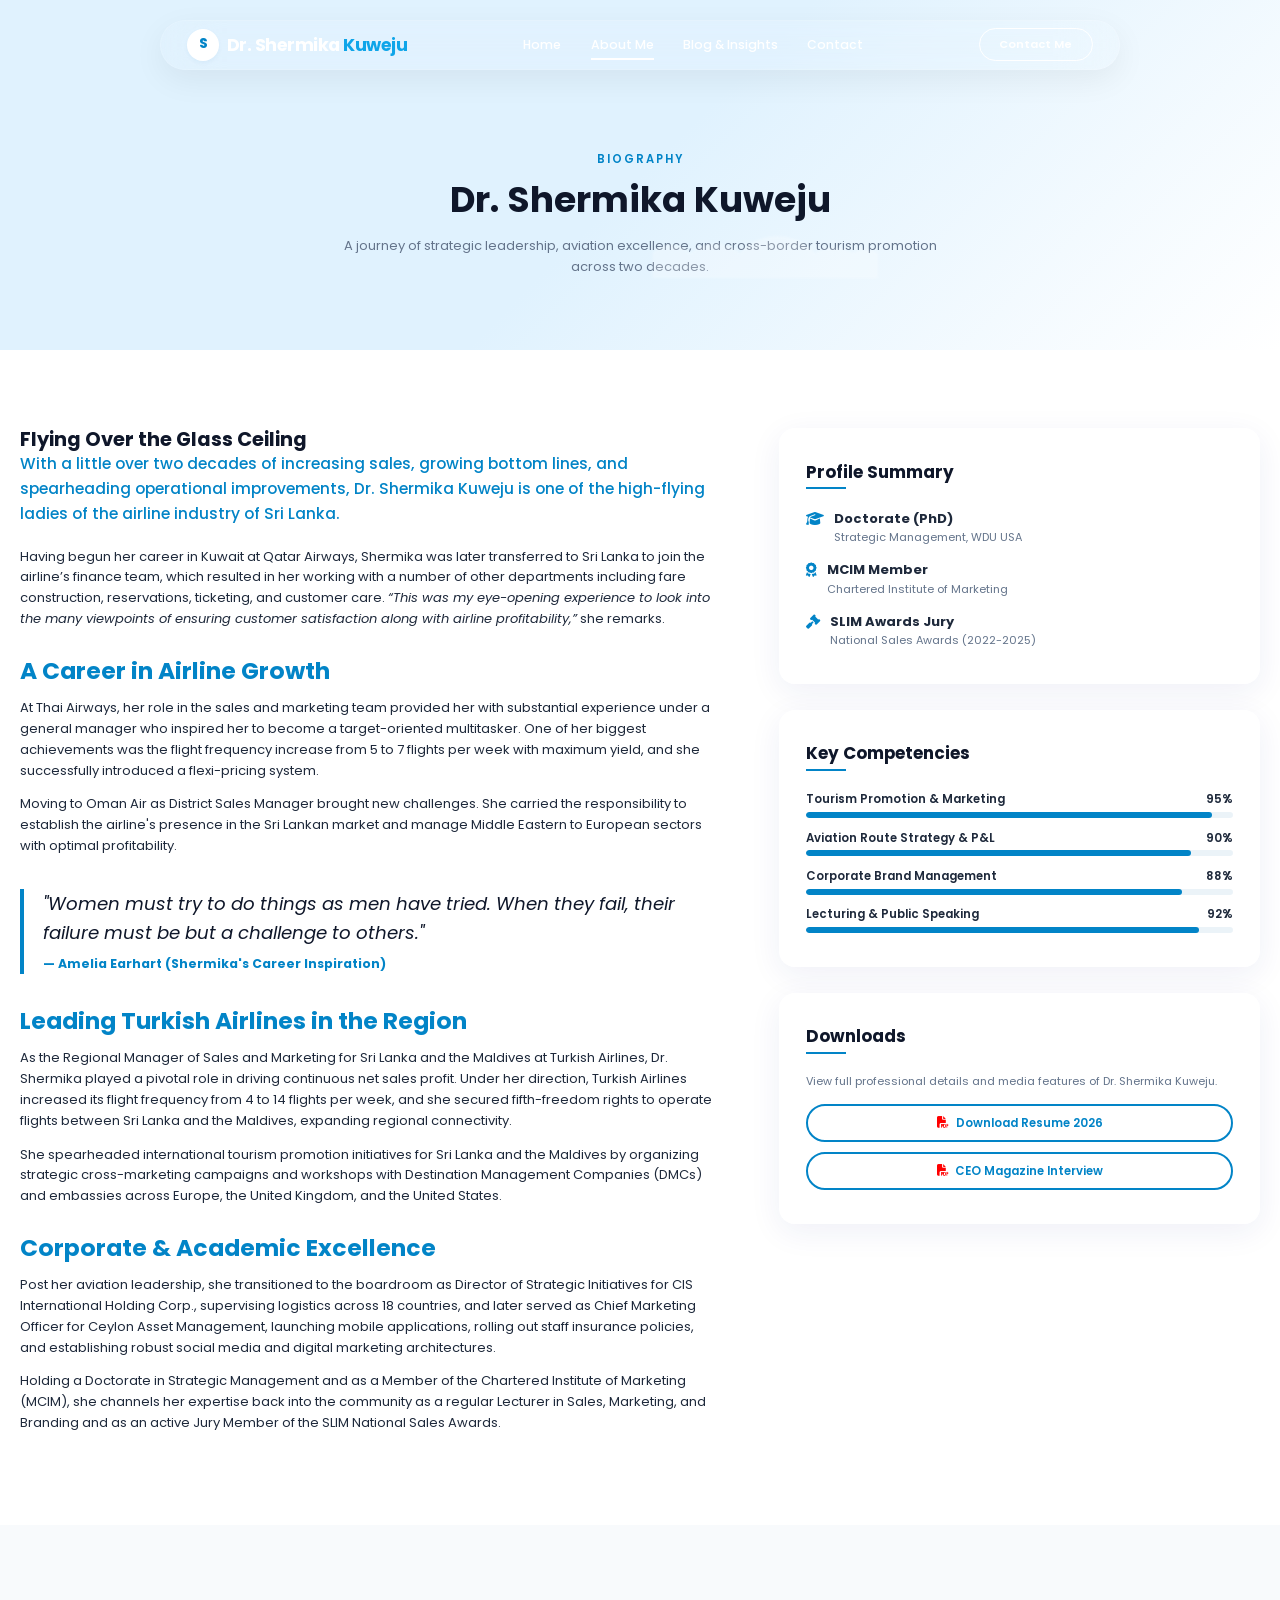
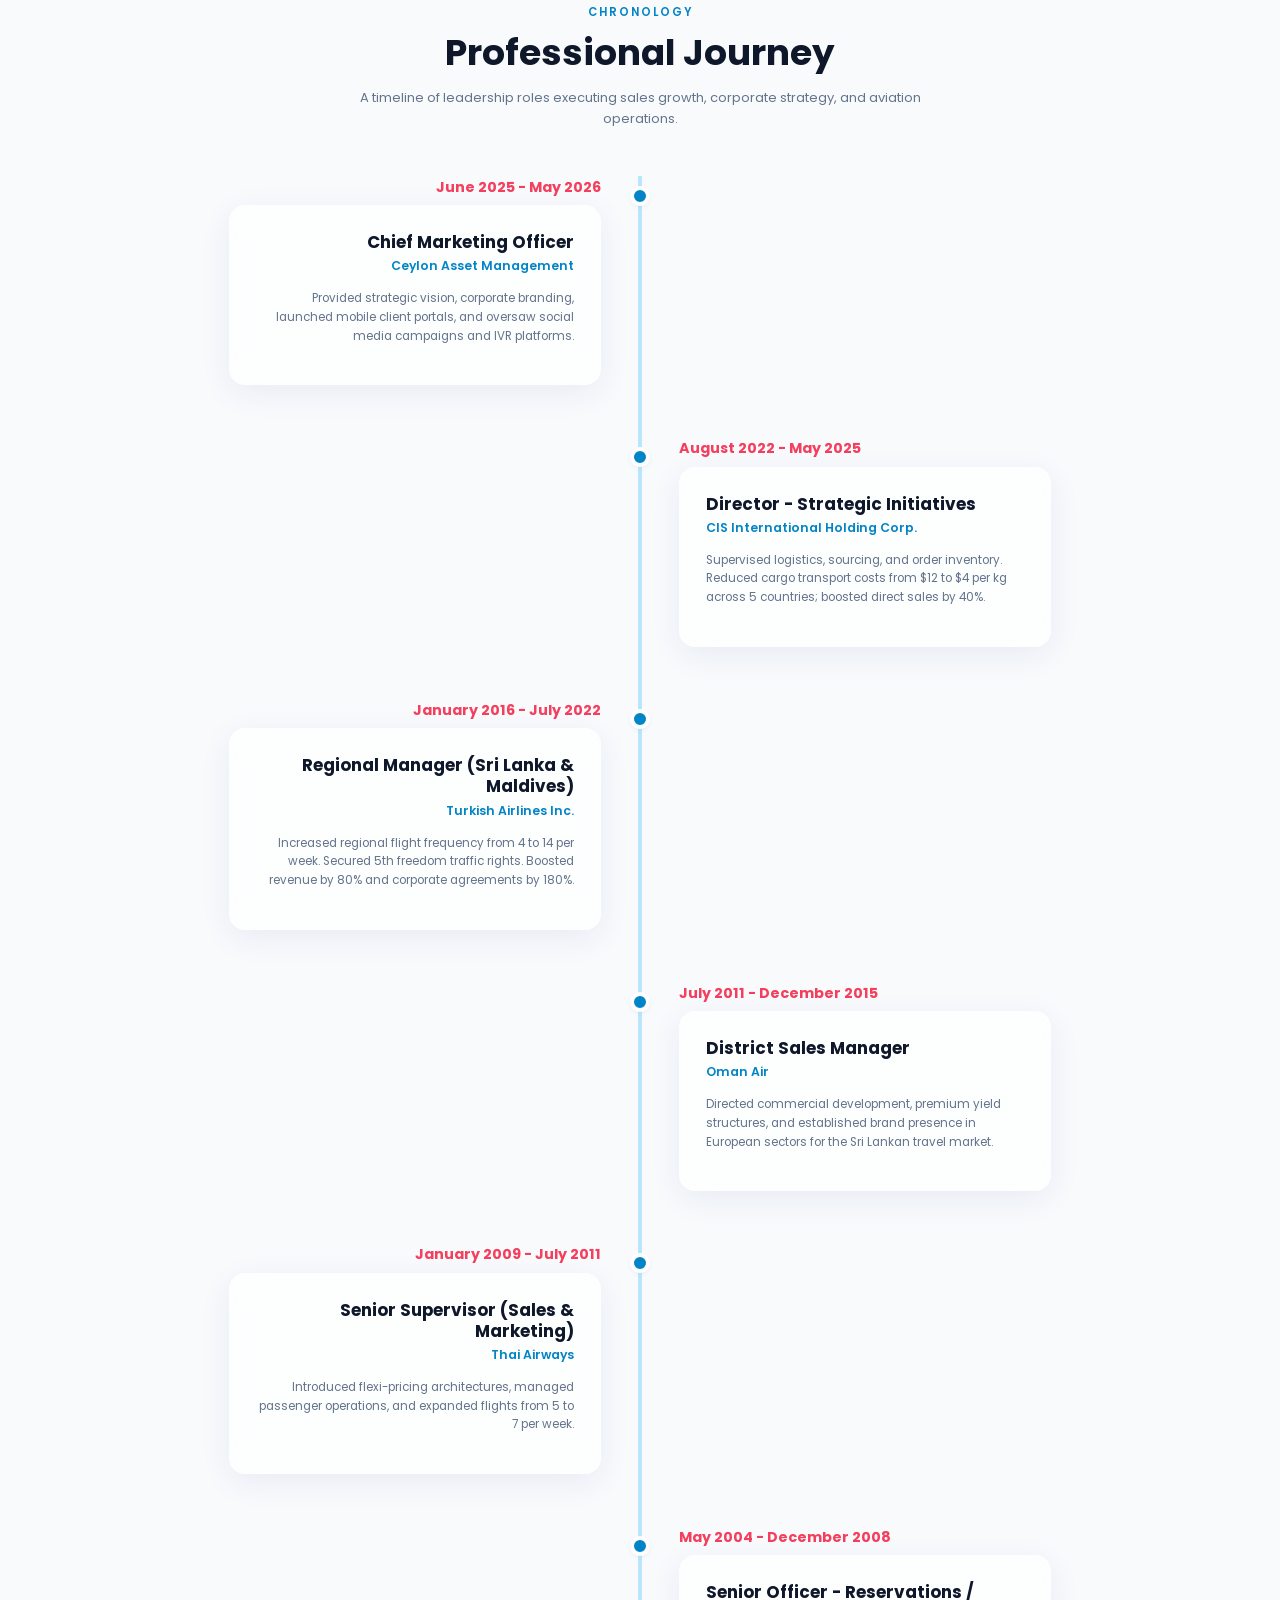
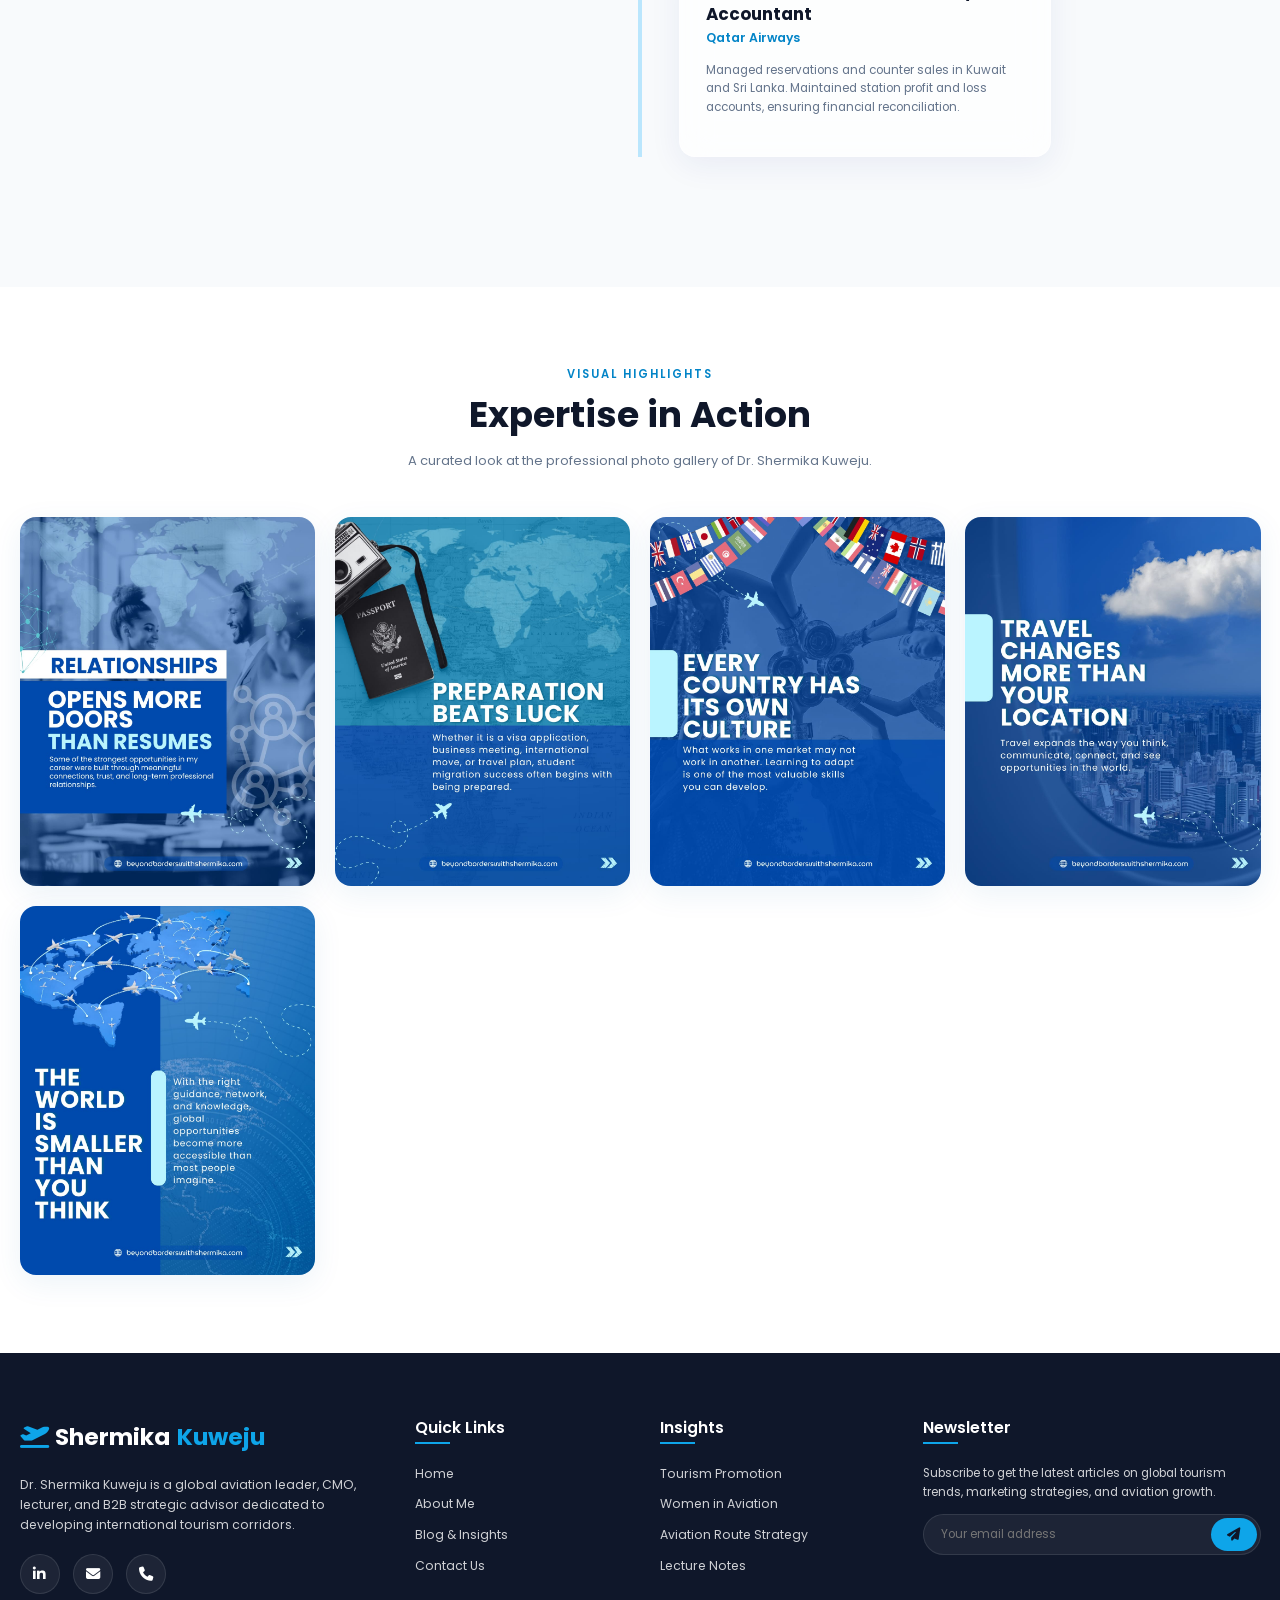
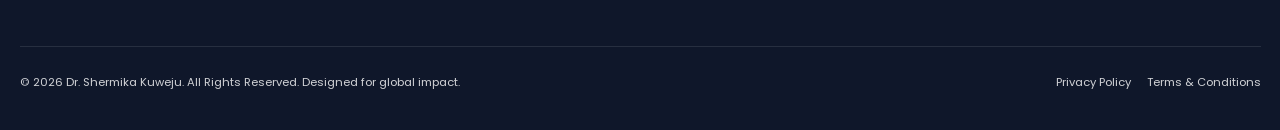
==== commit b53d30d7: "Upgrade mobile Cover Flow snap carousel, smart scroll-up navbar, Poppins typography, and logo format" ====
--- a/about.html
+++ b/about.html
@@ -19,7 +19,7 @@
         <div class="container nav-container">
             <a href="index.html" class="logo">
                 <span class="logo-badge">S</span>
-                <span class="logo-text">Shermika<span>.</span></span>
+                <span class="logo-text">Dr. Shermika <span>Kuweju</span></span>
             </a>
             
             <nav class="nav-menu" id="navMenu">
--- a/assets/css/style.css
+++ b/assets/css/style.css
@@ -1,4 +1,4 @@
-@import url('https://fonts.googleapis.com/css2?family=Outfit:wght@300;400;500;600;700&family=Playfair+Display:ital,wght@0,400;0,600;0,700;1,400&display=swap');
+@import url('https://fonts.googleapis.com/css2?family=Poppins:wght@300;400;500;600;700;800&display=swap');
 
 /* ==========================================
    CSS CUSTOM PROPERTIES & VARIABLES
@@ -20,8 +20,8 @@
     --color-glass-border: rgba(255, 255, 255, 0.4);
     
     /* Typography */
-    --font-heading: 'Playfair Display', Georgia, serif;
-    --font-body: 'Outfit', 'Inter', sans-serif;
+    --font-heading: 'Poppins', 'Inter', sans-serif;
+    --font-body: 'Poppins', 'Inter', sans-serif;
     
     /* Shadow & Borders */
     --shadow-sm: 0 2px 4px rgba(3, 105, 161, 0.05);
@@ -49,7 +49,7 @@
 
 html {
     scroll-behavior: smooth;
-    font-size: 16px;
+    font-size: 13px; /* Zoom out page to 80% on desktop */
 }
 
 body {
@@ -188,9 +188,9 @@
     left: 50%;
     transform: translateX(-50%);
     width: 90%;
-    max-width: 1200px;
+    max-width: 960px; /* Reduced width for a more elegant, compact float */
     z-index: 1000;
-    padding: 0.6rem 2.5rem;
+    padding: 0.6rem 2rem;
     border-radius: 50px;
     background: rgba(255, 255, 255, 0.04);
     backdrop-filter: blur(28px);
@@ -208,7 +208,7 @@
     -webkit-backdrop-filter: blur(32px);
     border: 1px solid rgba(2, 132, 199, 0.25);
     box-shadow: var(--shadow-md), 0 0 30px rgba(2, 132, 199, 0.1);
-    padding: 0.5rem 2.5rem;
+    padding: 0.5rem 2rem;
 }
 
 /* Nav Container */
@@ -227,15 +227,15 @@
     align-items: center;
     gap: 0.6rem;
     font-family: var(--font-heading);
-    font-size: 1.5rem;
+    font-size: 1.35rem;
     font-weight: 700;
     color: var(--color-white);
     transition: var(--transition-fast);
 }
 
 .logo-badge {
-    width: 36px;
-    height: 36px;
+    width: 32px;
+    height: 32px;
     border-radius: 50%;
     background-color: var(--color-white);
     color: var(--color-primary);
@@ -244,7 +244,7 @@
     justify-content: center;
     font-weight: 800;
     font-family: var(--font-body);
-    font-size: 1.15rem;
+    font-size: 1rem;
     box-shadow: var(--shadow-sm);
     transition: var(--transition-fast);
 }
@@ -417,6 +417,7 @@
     align-items: center;
     justify-content: center;
     z-index: 10;
+    padding-top: 5rem;
 }
 
 /* Welcome Overlay */
@@ -512,7 +513,8 @@
 
 .hero-scroll-slider {
     position: relative;
-    height: 480px;
+    height: 420px;
+    max-width: 580px;
     width: 100%;
     transition: opacity 0.5s ease, transform 0.5s ease;
 }
@@ -528,16 +530,16 @@
     transition: opacity 0.6s cubic-bezier(0.16, 1, 0.3, 1), transform 0.6s cubic-bezier(0.16, 1, 0.3, 1);
     color: var(--color-white);
     
-    /* Futuristic glassmorphic card */
-    background: rgba(10, 18, 36, 0.45);
-    backdrop-filter: blur(28px);
-    -webkit-backdrop-filter: blur(28px);
-    border: 1px solid rgba(255, 255, 255, 0.16);
+    /* Premium futuristic glassmorphic card */
+    background: rgba(10, 18, 36, 0.5);
+    backdrop-filter: blur(32px);
+    -webkit-backdrop-filter: blur(32px);
+    border: 1px solid rgba(255, 255, 255, 0.2);
     border-radius: var(--radius-md);
-    box-shadow: 0 25px 60px rgba(0, 0, 0, 0.3), 
-                0 0 40px rgba(2, 132, 199, 0.12), 
-                inset 0 1px 2px rgba(255, 255, 255, 0.25);
-    padding: 3rem 2.5rem;
+    box-shadow: 0 25px 60px rgba(0, 0, 0, 0.35), 
+                0 0 40px rgba(2, 132, 199, 0.15), 
+                inset 0 1px 2px rgba(255, 255, 255, 0.3);
+    padding: 2.25rem 2rem;
 }
 
 .hero-scroll-slide.active {
@@ -554,14 +556,22 @@
 
 /* Futuristic glass style for Promo Card in Hero section */
 .hero-sticky .promo-card {
-    background: rgba(10, 18, 36, 0.45) !important;
-    backdrop-filter: blur(28px) !important;
-    -webkit-backdrop-filter: blur(28px) !important;
-    border: 1px solid rgba(255, 255, 255, 0.16) !important;
+    height: auto;
+    min-height: 520px;
+    padding: 2rem 2.25rem;
+    display: flex;
+    flex-direction: column;
+    justify-content: space-between;
+    position: relative;
+    overflow: hidden;
+    background: rgba(10, 18, 36, 0.5) !important;
+    backdrop-filter: blur(32px) !important;
+    -webkit-backdrop-filter: blur(32px) !important;
+    border: 1px solid rgba(255, 255, 255, 0.2) !important;
     border-radius: var(--radius-md) !important;
-    box-shadow: 0 25px 60px rgba(0, 0, 0, 0.3), 
-                0 0 40px rgba(2, 132, 199, 0.12), 
-                inset 0 1px 2px rgba(255, 255, 255, 0.25) !important;
+    box-shadow: 0 25px 60px rgba(0, 0, 0, 0.35), 
+                0 0 40px rgba(2, 132, 199, 0.15), 
+                inset 0 1px 2px rgba(255, 255, 255, 0.3) !important;
     color: var(--color-white) !important;
     transition: opacity 0.6s cubic-bezier(0.16, 1, 0.3, 1), transform 0.6s cubic-bezier(0.16, 1, 0.3, 1);
 }
@@ -599,11 +609,15 @@
 .hero-scroll-slide .slide-title {
     color: var(--color-white);
     margin-bottom: 0.75rem;
+    font-size: 2.25rem;
+    line-height: 1.25;
 }
 
 .hero-scroll-slide .slide-desc {
     color: rgba(255, 255, 255, 0.85);
-    margin-bottom: 1.5rem;
+    margin-bottom: 1.25rem;
+    font-size: 0.95rem;
+    line-height: 1.5;
 }
 
 .preload-status {
@@ -944,16 +958,16 @@
 
 .services-grid {
     display: grid;
-    grid-template-columns: repeat(auto-fit, minmax(250px, 1fr));
-    gap: 2rem;
-    margin-top: 3.5rem;
+    grid-template-columns: repeat(auto-fit, minmax(220px, 1fr));
+    gap: 1.5rem;
+    margin-top: 3rem;
 }
 
 .service-card {
     background: #f8fafc;
     border: 1px solid rgba(226, 232, 240, 0.8);
     border-radius: var(--radius-md);
-    padding: 2.5rem 2rem;
+    padding: 2rem 1.5rem;
     text-align: center;
     transition: var(--transition-normal);
     position: relative;
@@ -979,22 +993,22 @@
 }
 
 .service-card:hover {
-    transform: translateY(-8px);
+    transform: translateY(-6px);
     background: var(--color-white);
-    box-shadow: var(--shadow-lg);
+    box-shadow: var(--shadow-md);
     border-color: rgba(3, 105, 161, 0.15);
 }
 
 .service-icon-wrapper {
-    width: 70px;
-    height: 70px;
-    background: rgba(3, 105, 161, 0.08);
+    width: 55px;
+    height: 55px;
+    background: rgba(3, 105, 161, 0.06);
     border-radius: 50%;
     display: flex;
     align-items: center;
     justify-content: center;
-    margin: 0 auto 1.5rem auto;
-    font-size: 2rem;
+    margin: 0 auto 1.25rem auto;
+    font-size: 1.6rem;
     color: var(--color-primary);
     transition: var(--transition-fast);
 }
@@ -1006,14 +1020,14 @@
 }
 
 .service-title {
-    font-size: 1.35rem;
-    margin-bottom: 0.75rem;
+    font-size: 1.15rem;
+    margin-bottom: 0.5rem;
     color: var(--color-primary-dark);
 }
 
 .service-desc {
     color: var(--color-text-muted);
-    font-size: 0.95rem;
+    font-size: 0.9rem;
 }
 
 /* ==========================================
@@ -1187,37 +1201,35 @@
 }
 
 .testimonial-container {
+    display: grid;
+    grid-template-columns: 1fr;
+    grid-template-areas: "slide";
     max-width: 800px;
     margin: 3rem auto 0 auto;
     position: relative;
-    overflow: hidden;
-    height: 320px;
 }
 
 .testimonial-slide {
-    position: absolute;
-    top: 0;
-    left: 0;
-    width: 100%;
-    height: 100%;
+    grid-area: slide;
     opacity: 0;
-    transform: translateY(20px);
-    transition: opacity 0.6s ease, transform 0.6s ease;
+    visibility: hidden;
+    transform: translateY(15px);
+    transition: opacity 0.5s ease, transform 0.5s ease, visibility 0.5s ease;
     display: flex;
     flex-direction: column;
     align-items: center;
     text-align: center;
-    z-index: 1;
+    padding: 0 1rem;
 }
 
 .testimonial-slide.active {
     opacity: 1;
+    visibility: visible;
     transform: translateY(0);
-    z-index: 5;
 }
 
 .quote-icon {
-    font-size: 3.5rem;
+    font-size: 3rem;
     color: var(--color-primary-light);
     opacity: 0.3;
     line-height: 1;
@@ -1225,11 +1237,11 @@
 }
 
 .testimonial-quote {
-    font-size: 1.4rem;
+    font-size: 1.25rem;
     font-family: var(--font-heading);
     font-style: italic;
     color: var(--color-primary-dark);
-    margin-bottom: 2rem;
+    margin-bottom: 1.5rem;
     line-height: 1.6;
 }
 
@@ -1250,11 +1262,10 @@
 }
 
 .testimonial-author-role {
-    color: var(--color-primary);
-    font-size: 0.85rem;
+    color: var(--color-text-muted);
+    font-size: 0.9rem;
     font-weight: 500;
-    text-transform: uppercase;
-    letter-spacing: 1px;
+    margin-top: 0.25rem;
 }
 
 .testimonial-dots {
@@ -2320,10 +2331,100 @@
 }
 
 @media (max-width: 1024px) {
+    .hero-sticky {
+        position: sticky !important;
+        top: 0;
+        height: 100vh !important;
+        width: 100%;
+        overflow: hidden;
+        display: flex !important;
+        flex-direction: column !important;
+        justify-content: center !important; /* Center the carousel deck vertically over flight path */
+        padding-top: 5rem !important;
+        z-index: 10;
+    }
+    
+    .hero.scroll-hero {
+        height: 250vh !important; /* Locked scroll height for mobile welcome overlay and slide fades */
+        min-height: 250vh !important;
+        overflow: visible !important;
+    }
+    
     .hero-grid {
-        grid-template-columns: 1fr;
-        max-width: 600px;
-        margin: 0 auto;
+        grid-template-columns: 1fr !important;
+        gap: 1.5rem !important;
+        max-width: 100% !important;
+        padding: 0 !important;
+    }
+    
+    #hero-canvas {
+        position: fixed !important;
+        top: 0;
+        left: 0;
+        width: 100vw !important;
+        height: 100vh !important;
+        z-index: 1;
+        pointer-events: none;
+    }
+    
+    #welcomeOverlay {
+        display: flex !important; /* Enable absolute centered welcome message */
+        z-index: 20 !important;
+    }
+    
+    .hero-scroll-slider {
+        display: flex !important;
+        flex-direction: row !important;
+        overflow-x: auto !important;
+        scroll-snap-type: x mandatory !important;
+        -webkit-overflow-scrolling: touch;
+        gap: 0 !important; /* Stacked layout gap */
+        padding: 1.5rem 12.5% !important; /* Centering offset */
+        height: auto !important;
+        align-items: center !important;
+        scrollbar-width: none;
+    }
+    
+    .hero-scroll-slider::-webkit-scrollbar {
+        display: none;
+    }
+    
+    .hero-scroll-slide {
+        position: relative !important;
+        top: 0 !important;
+        left: 0 !important;
+        flex: 0 0 75vw !important; /* Sized to fit comfortably */
+        margin: 0 -1.5rem !important; /* Negative margin for stacked overlay deck */
+        transform: scale(0.85) !important; /* Dimmed side cards are scaled down */
+        opacity: 0.65 !important;
+        visibility: visible !important;
+        scroll-snap-align: center !important;
+        height: auto !important;
+        min-height: 380px !important;
+        display: flex !important;
+        flex-direction: column !important;
+        justify-content: space-between !important;
+        transition: transform 0.4s ease, opacity 0.4s ease, border-color 0.4s ease, box-shadow 0.4s ease !important;
+        z-index: 5;
+        padding: 2rem 1.5rem !important;
+    }
+    
+    .hero-scroll-slide.active {
+        opacity: 1 !important;
+        transform: scale(1.02) !important;
+        z-index: 10 !important;
+        border: 2px solid rgba(2, 132, 199, 0.8) !important; /* Glowing blue outline border */
+        box-shadow: 0 0 35px rgba(2, 132, 199, 0.6), 
+                    inset 0 1px 2px rgba(255, 255, 255, 0.45) !important; /* Premium glow */
+    }
+    
+    .hero-scroll-slide.exited {
+        opacity: 0.65 !important;
+        transform: scale(0.85) !important;
+        visibility: visible !important;
+        z-index: 4 !important;
+        border-color: rgba(255, 255, 255, 0.16) !important;
+        box-shadow: none !important;
     }
     
     .promo-card {
@@ -2332,10 +2433,6 @@
     
     .mobile-only-slide {
         display: block !important;
-    }
-    
-    .hero-slider-wrapper {
-        height: 480px;
     }
     
     .about-preview-grid {
@@ -2357,6 +2454,12 @@
         grid-template-columns: 1fr;
         gap: 3rem;
     }
+
+    /* Stacking contexts to display above background canvas */
+    section, footer {
+        position: relative !important;
+        z-index: 10 !important;
+    }
 }
 
 @media (max-width: 768px) {
@@ -2369,13 +2472,13 @@
     }
     
     .header {
-        padding: 0.5rem 1.5rem;
-        top: 1rem;
+        padding: 0.4rem 1.25rem;
+        top: 0.75rem;
         width: 92%;
     }
     
     .header.scrolled {
-        padding: 0.5rem 1.5rem;
+        padding: 0.4rem 1.25rem;
     }
 
     .nav-cta {
@@ -2384,42 +2487,72 @@
     
     .menu-toggle {
         display: flex;
+        flex-direction: column;
+        justify-content: center;
+        align-items: center;
+        gap: 4px;
+        width: 38px;
+        height: 38px;
+        border-radius: 50%;
+        background: rgba(255, 255, 255, 0.08);
+        border: 1px solid rgba(255, 255, 255, 0.15);
+        cursor: pointer;
+        transition: var(--transition-fast);
+        padding: 0;
+    }
+    
+    .menu-toggle span {
+        display: block;
+        width: 18px;
+        height: 2px;
+        border-radius: 1px;
+        background-color: var(--color-white);
+        transition: var(--transition-fast);
     }
     
     .nav-menu {
         position: fixed;
-        top: 0;
-        right: -100%;
-        width: 280px;
-        height: 100vh;
-        background: var(--color-white);
+        top: 4.5rem;
+        right: -120%;
+        width: 220px;
+        height: auto;
+        background: rgba(10, 18, 36, 0.95);
+        backdrop-filter: blur(20px);
+        -webkit-backdrop-filter: blur(20px);
+        border: 1px solid rgba(255, 255, 255, 0.15);
+        border-radius: 20px;
+        padding: 1.5rem;
+        display: flex;
         flex-direction: column;
-        justify-content: center;
-        gap: 2rem;
-        box-shadow: -10px 0 30px rgba(0, 0, 0, 0.05);
-        transition: var(--transition-normal);
+        gap: 1.25rem;
+        box-shadow: 0 15px 35px rgba(0, 0, 0, 0.3);
+        transition: right 0.4s cubic-bezier(0.16, 1, 0.3, 1), opacity 0.4s ease;
+        opacity: 0;
         z-index: 999;
     }
     
     .nav-menu .nav-link {
-        color: var(--color-primary-dark) !important;
+        color: var(--color-white) !important;
+        font-size: 0.95rem;
+        padding: 0.25rem 0;
     }
     
     .nav-menu .nav-link::after {
-        background-color: var(--color-primary) !important;
+        background-color: var(--color-primary-light) !important;
     }
 
     .nav-menu .nav-link:hover,
     .nav-menu .nav-link.active {
-        color: var(--color-primary) !important;
+        color: var(--color-primary-light) !important;
     }
     
     .nav-menu.open {
-        right: 0;
+        right: 4%;
+        opacity: 1;
     }
     
     .nav-menu.open + .menu-toggle span:nth-child(1) {
-        transform: translateY(9px) rotate(45deg);
+        transform: translateY(6px) rotate(45deg);
     }
     
     .nav-menu.open + .menu-toggle span:nth-child(2) {
@@ -2427,7 +2560,7 @@
     }
     
     .nav-menu.open + .menu-toggle span:nth-child(3) {
-        transform: translateY(-9px) rotate(-45deg);
+        transform: translateY(-6px) rotate(-45deg);
     }
     
     .hero {
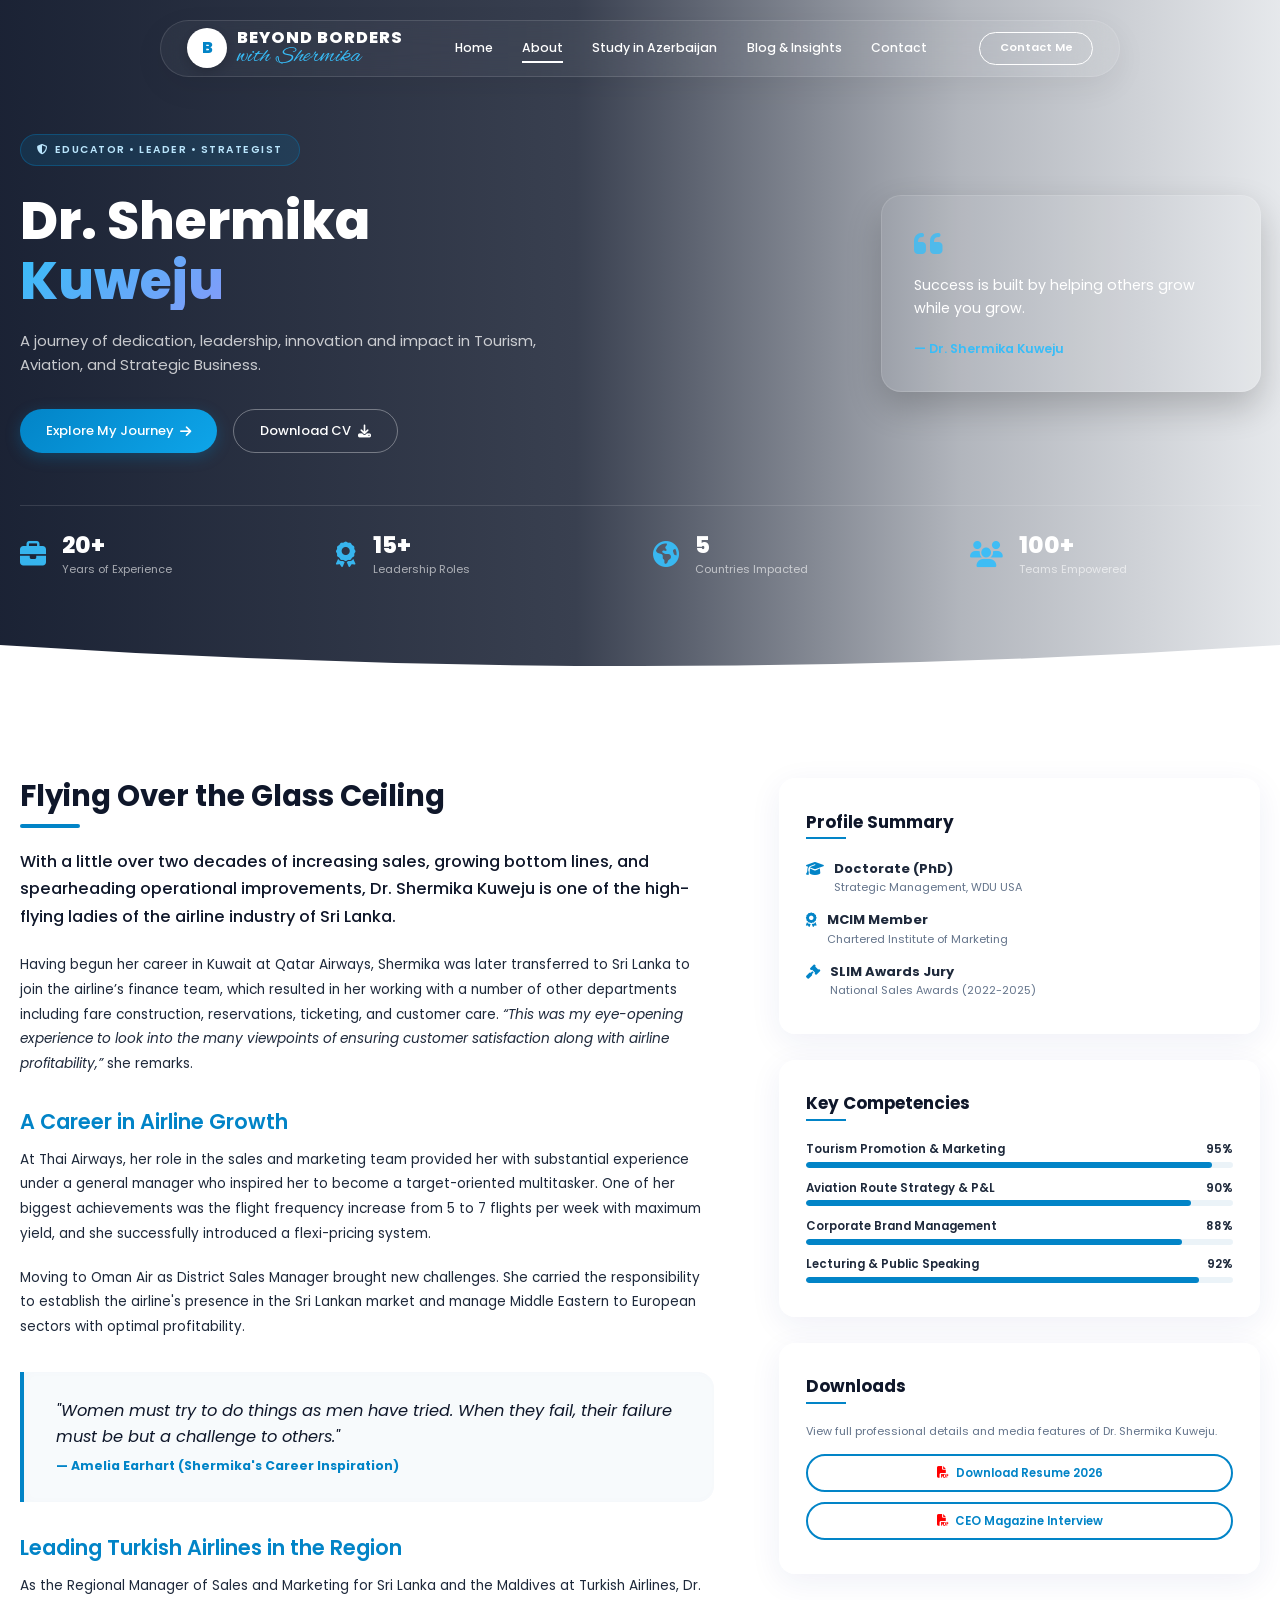
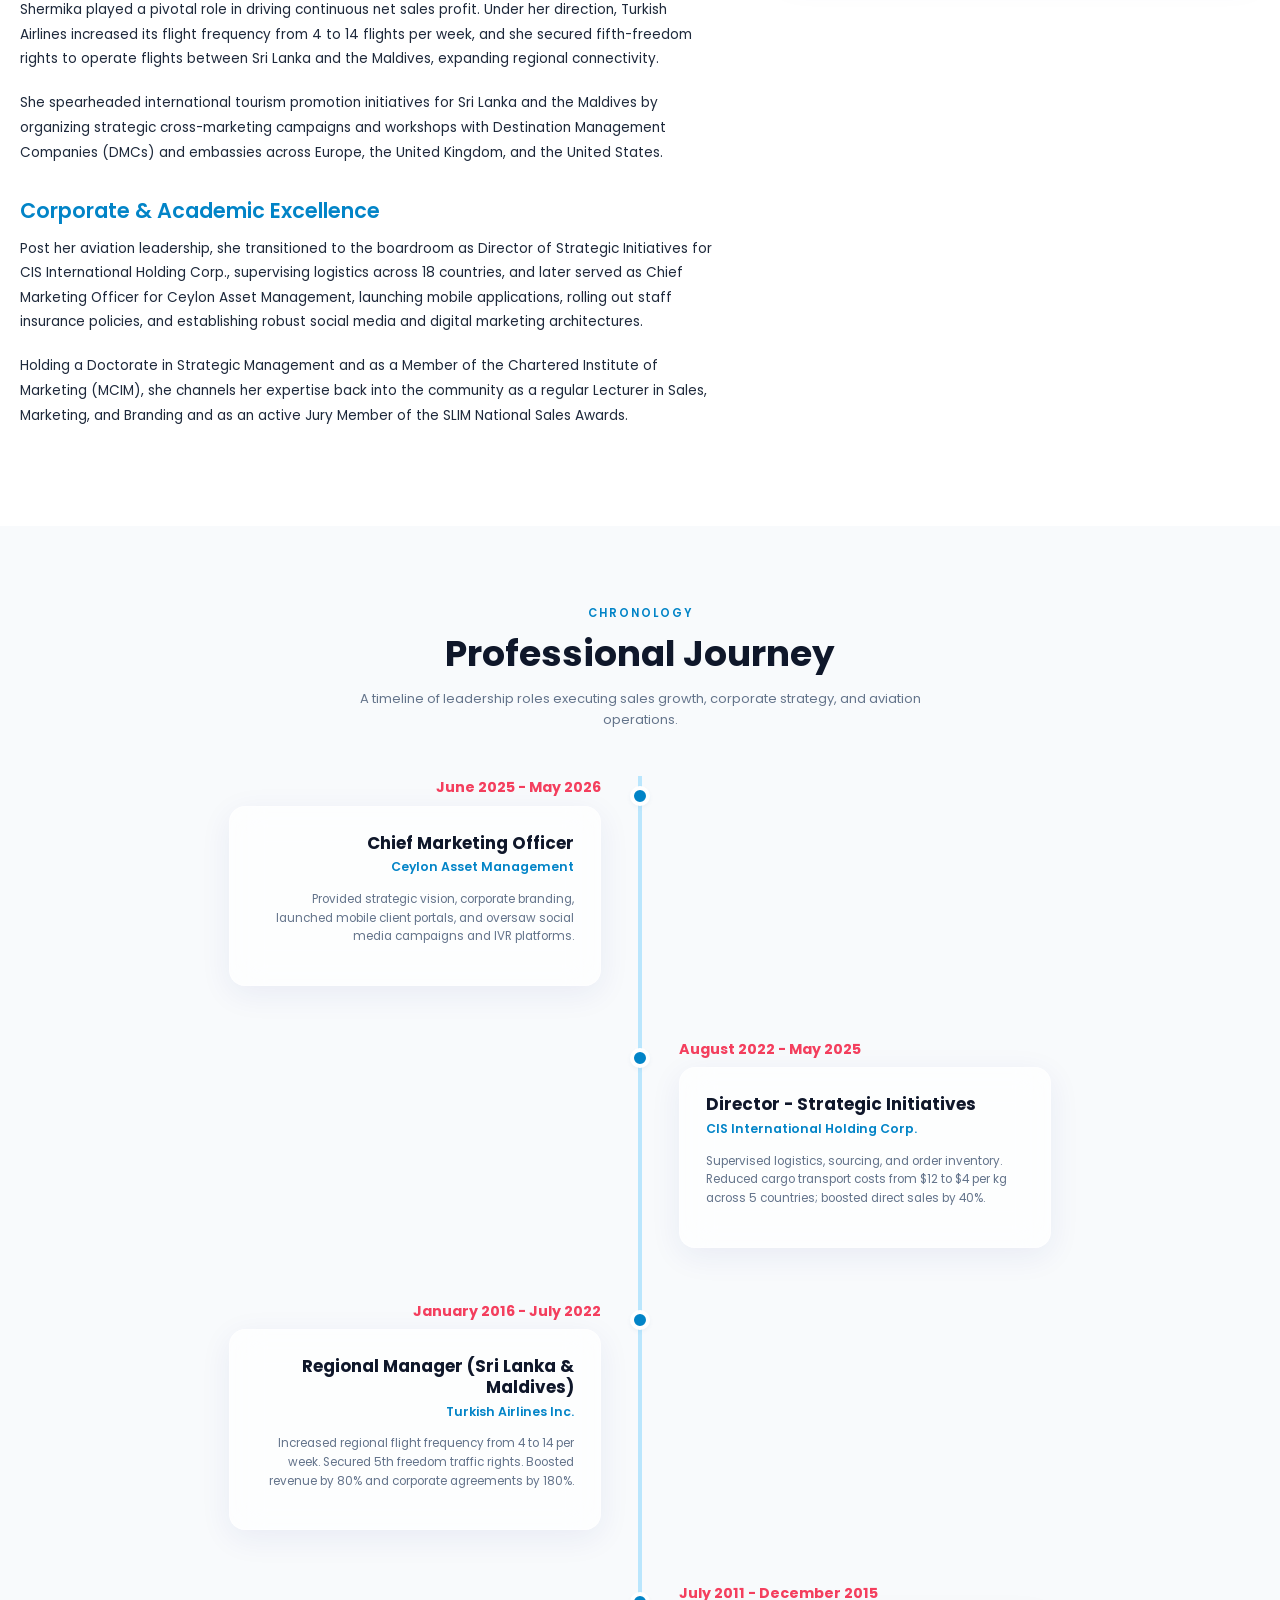
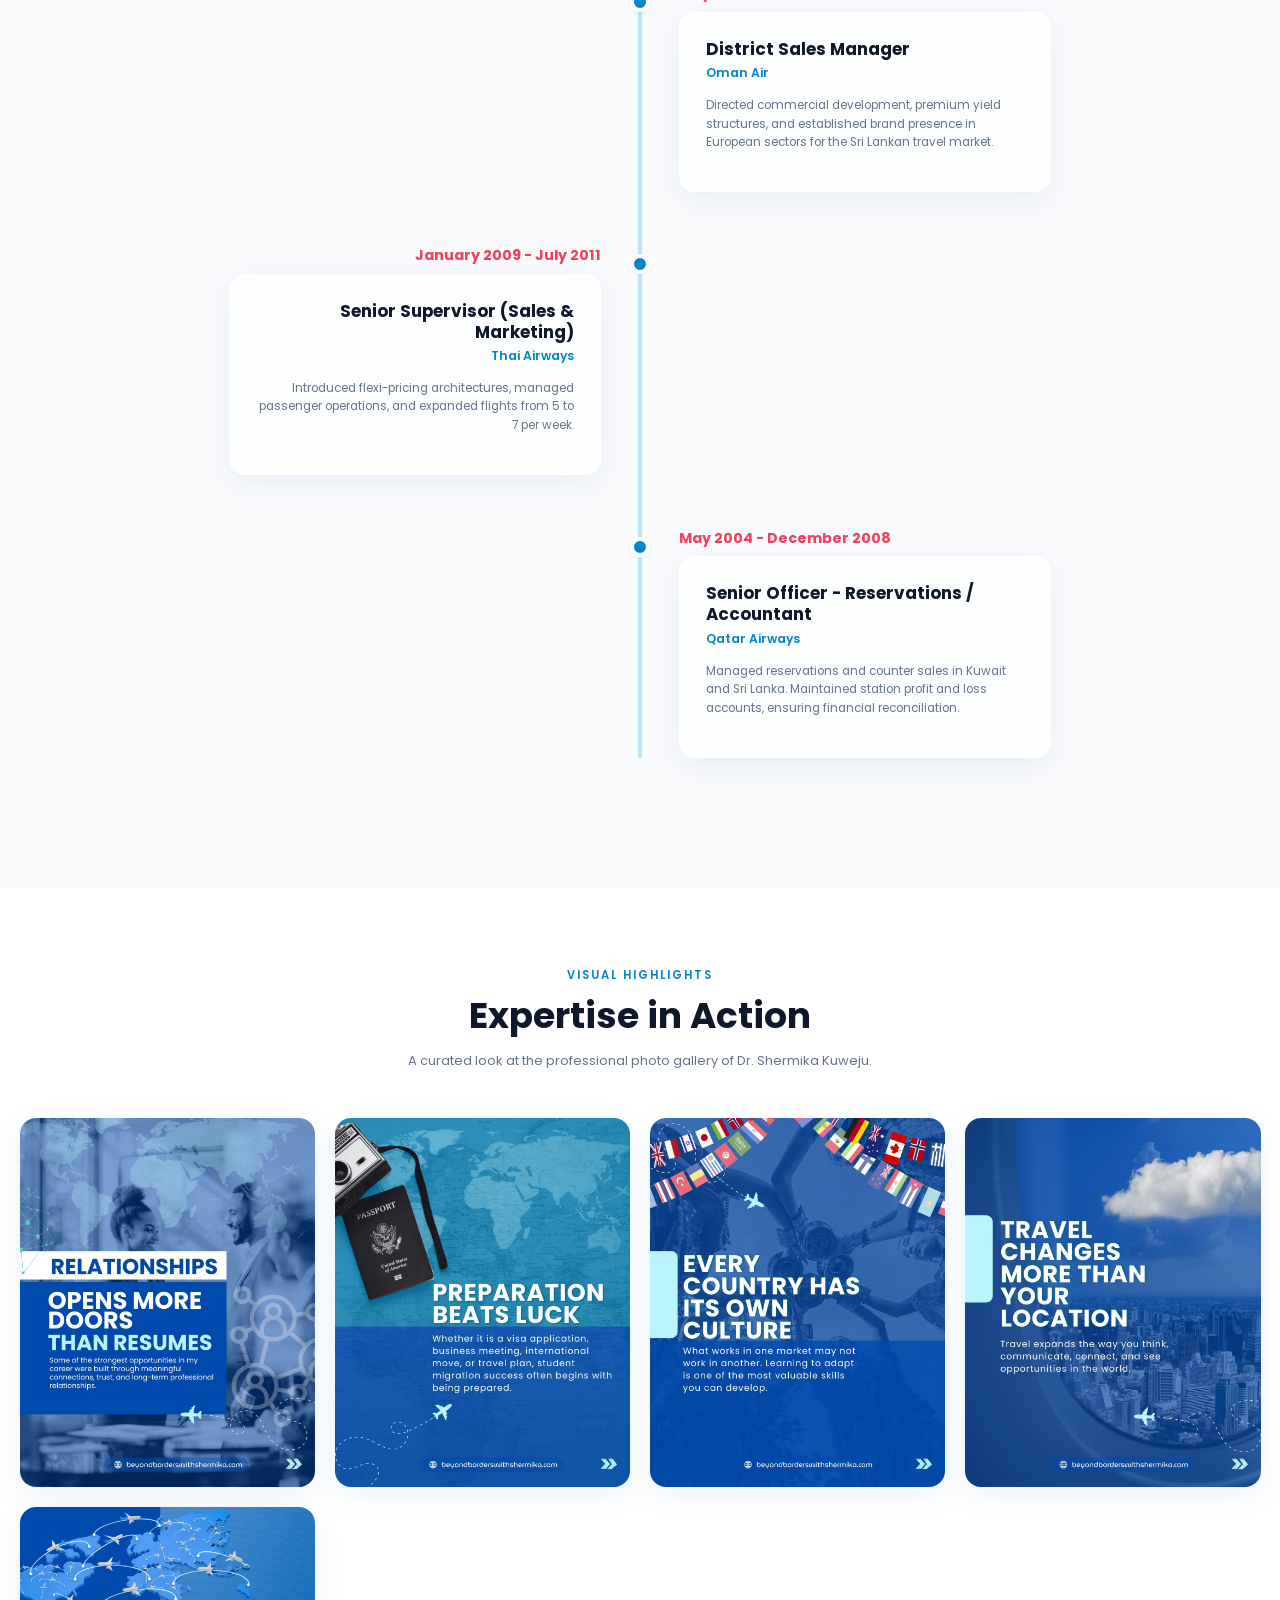
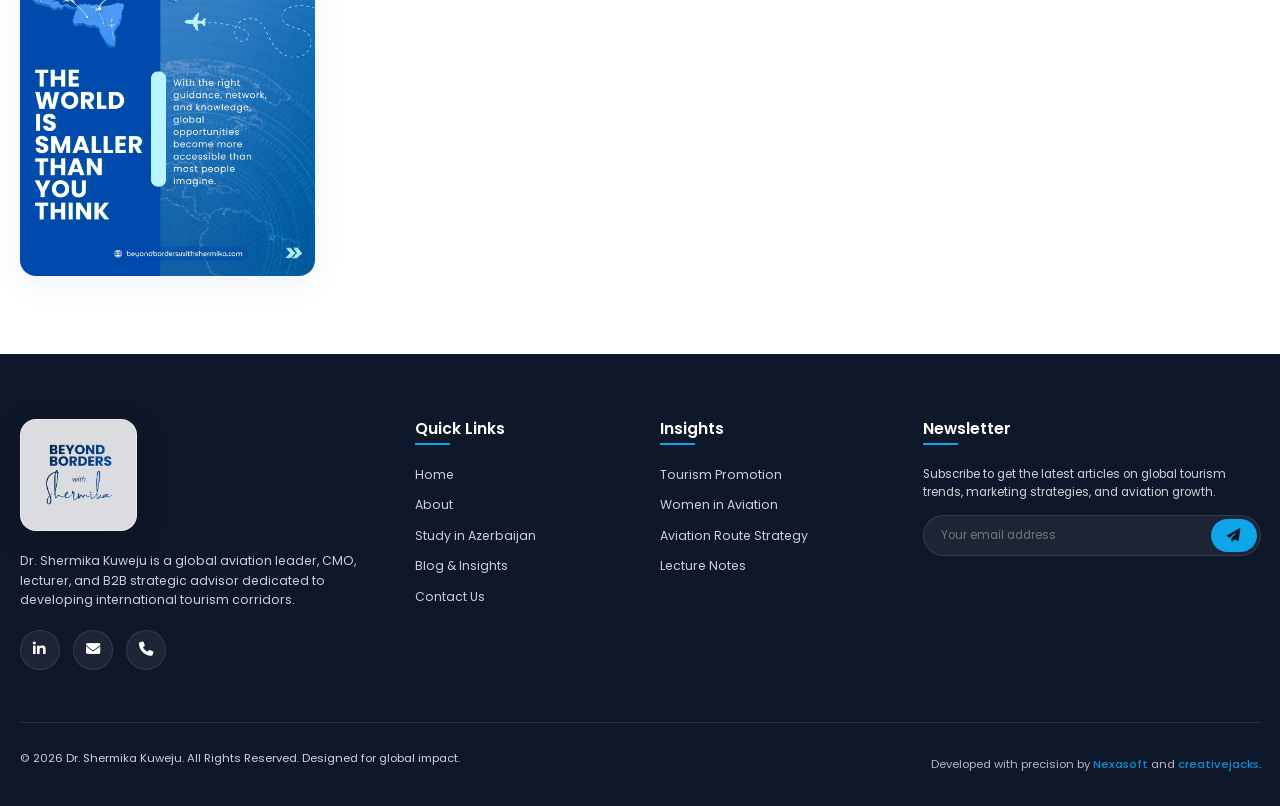
==== commit 486038df: "Implement Study in Azerbaijan subpage, interactive program finder cards, auto-sliding logos, brand r" ====
--- a/about.html
+++ b/about.html
@@ -18,13 +18,17 @@
     <header class="header scrolled"> <!-- default scrolled for subpages -->
         <div class="container nav-container">
             <a href="index.html" class="logo">
-                <span class="logo-badge">S</span>
-                <span class="logo-text">Dr. Shermika <span>Kuweju</span></span>
+                <span class="logo-badge">B</span>
+                <span class="logo-text">
+                    <span class="logo-main">Beyond Borders</span>
+                    <span class="logo-sig">with Shermika</span>
+                </span>
             </a>
             
             <nav class="nav-menu" id="navMenu">
                 <a href="index.html" class="nav-link">Home</a>
-                <a href="about.html" class="nav-link active">About Me</a>
+                <a href="about.html" class="nav-link active">About</a>
+                <a href="azerbaijan.html" class="nav-link">Study in Azerbaijan</a>
                 <a href="blog.html" class="nav-link">Blog & Insights</a>
                 <a href="contact.html" class="nav-link">Contact</a>
             </nav>
@@ -45,19 +49,78 @@
        2. ABOUT HERO
        ========================================== -->
     <section class="about-hero">
-        <!-- SVG Cloud Animations Background -->
-        <div class="cloud-container">
-            <svg class="cloud cloud-1" viewBox="0 0 100 100">
-                <path d="M 20 80 A 15 15 0 0 1 40 80 A 20 20 0 0 1 70 80 A 15 15 0 0 1 85 80 A 10 10 0 0 1 95 80 L 95 90 L 5 90 L 5 80 A 10 10 0 0 1 20 80 Z" />
+        <div class="container">
+            <div class="about-hero-grid">
+                
+                <!-- Left: Biography Content -->
+                <div class="about-hero-left">
+                    <div class="about-hero-badge">
+                        <i class="fa-solid fa-shield-halved"></i> Educator &bull; Leader &bull; Strategist
+                    </div>
+                    <h1 class="about-hero-title-main">
+                        Dr. Shermika
+                        <span class="gradient-text">Kuweju</span>
+                    </h1>
+                    <p class="about-hero-subtitle-main">
+                        A journey of dedication, leadership, innovation and impact in Tourism, Aviation, and Strategic Business.
+                    </p>
+                    <div class="about-hero-buttons">
+                        <a href="#timeline-sec" class="btn btn-primary">Explore My Journey <i class="fa-solid fa-arrow-right"></i></a>
+                        <a href="#" class="btn btn-outline" onclick="event.preventDefault(); alert('Resume PDF is located in about them/ folder');">
+                            Download CV <i class="fa-solid fa-download"></i>
+                        </a>
+                    </div>
+                </div>
+
+                <!-- Right: Quote Glass Card -->
+                <div class="about-hero-right">
+                    <div class="about-hero-quote-card">
+                        <i class="fa-solid fa-quote-left quote-icon"></i>
+                        <p>Success is built by helping others grow while you grow.</p>
+                        <span class="quote-author">— Dr. Shermika Kuweju</span>
+                    </div>
+                </div>
+
+            </div>
+
+            <!-- Bottom: Key Stats -->
+            <div class="about-hero-stats">
+                <div class="stat-item">
+                    <div class="stat-icon"><i class="fa-solid fa-briefcase"></i></div>
+                    <div>
+                        <div class="stat-number">20+</div>
+                        <div class="stat-label">Years of Experience</div>
+                    </div>
+                </div>
+                <div class="stat-item">
+                    <div class="stat-icon"><i class="fa-solid fa-award"></i></div>
+                    <div>
+                        <div class="stat-number">15+</div>
+                        <div class="stat-label">Leadership Roles</div>
+                    </div>
+                </div>
+                <div class="stat-item">
+                    <div class="stat-icon"><i class="fa-solid fa-earth-americas"></i></div>
+                    <div>
+                        <div class="stat-number">5</div>
+                        <div class="stat-label">Countries Impacted</div>
+                    </div>
+                </div>
+                <div class="stat-item">
+                    <div class="stat-icon"><i class="fa-solid fa-users"></i></div>
+                    <div>
+                        <div class="stat-number">100+</div>
+                        <div class="stat-label">Teams Empowered</div>
+                    </div>
+                </div>
+            </div>
+        </div>
+
+        <!-- SVG Curve Divider -->
+        <div class="hero-curve-divider">
+            <svg viewBox="0 0 1440 100" preserveAspectRatio="none">
+                <path d="M0,20 Q720,80 1440,20 L1440,100 L0,100 Z" fill="#ffffff"></path>
             </svg>
-            <svg class="cloud cloud-2" viewBox="0 0 100 100">
-                <path d="M 20 80 A 15 15 0 0 1 40 80 A 20 20 0 0 1 70 80 A 15 15 0 0 1 85 80 A 10 10 0 0 1 95 80 L 95 90 L 5 90 L 5 80 A 10 10 0 0 1 20 80 Z" />
-            </svg>
-        </div>
-        <div class="container text-center">
-            <span class="section-subtitle">Biography</span>
-            <h1 class="section-title">Dr. Shermika Kuweju</h1>
-            <p style="max-width: 600px; margin: 0 auto; color: var(--color-text-muted);">A journey of strategic leadership, aviation excellence, and cross-border tourism promotion across two decades.</p>
         </div>
     </section>
 
@@ -192,7 +255,7 @@
     <!-- ==========================================
        4. INTERACTIVE TIMELINE SECTION
        ========================================== -->
-    <section class="section-padding timeline-section">
+    <section id="timeline-sec" class="section-padding timeline-section">
         <div class="container">
             <div class="text-center">
                 <span class="section-subtitle">Chronology</span>
@@ -337,8 +400,7 @@
                 <!-- Col 1 -->
                 <div>
                     <a href="index.html" class="footer-logo">
-                        <i class="fa-solid fa-plane-departure" style="color: var(--color-primary-light);"></i>
-                        Shermika<span>Kuweju</span>
+                        <img src="./assets/images/Sermika_logo.webp" alt="Dr. Shermika Kuweju Logo" class="footer-logo-img">
                     </a>
                     <p class="footer-desc">Dr. Shermika Kuweju is a global aviation leader, CMO, lecturer, and B2B strategic advisor dedicated to developing international tourism corridors.</p>
                     <div class="social-links">
@@ -353,7 +415,8 @@
                     <h4 class="footer-column-title">Quick Links</h4>
                     <ul class="footer-links-list">
                         <li><a href="index.html">Home</a></li>
-                        <li><a href="about.html">About Me</a></li>
+                        <li><a href="about.html">About</a></li>
+                        <li><a href="azerbaijan.html">Study in Azerbaijan</a></li>
                         <li><a href="blog.html">Blog & Insights</a></li>
                         <li><a href="contact.html">Contact Us</a></li>
                     </ul>
@@ -385,9 +448,8 @@
 
             <div class="footer-bottom">
                 <p>&copy; 2026 Dr. Shermika Kuweju. All Rights Reserved. Designed for global impact.</p>
-                <p>
-                    <a href="#" style="margin-right: 1rem;">Privacy Policy</a>
-                    <a href="#">Terms & Conditions</a>
+                <p style="opacity: 0.85; margin: 0;">
+                    Developed with precision by <a href="https://nexasoft.site" target="_blank" style="color: var(--color-primary-light); font-weight: 500;">Nexasoft</a> and <a href="https://creativejacks.com" target="_blank" style="color: var(--color-primary-light); font-weight: 500;">creativejacks</a>.
                 </p>
             </div>
         </div>
--- a/assets/css/style.css
+++ b/assets/css/style.css
@@ -1,4 +1,4 @@
-@import url('https://fonts.googleapis.com/css2?family=Poppins:wght@300;400;500;600;700;800&display=swap');
+@import url('https://fonts.googleapis.com/css2?family=Poppins:wght@300;400;500;600;700;800&family=Alex+Brush&display=swap');
 
 /* ==========================================
    CSS CUSTOM PROPERTIES & VARIABLES
@@ -225,17 +225,15 @@
 .logo {
     display: flex;
     align-items: center;
-    gap: 0.6rem;
-    font-family: var(--font-heading);
-    font-size: 1.35rem;
-    font-weight: 700;
+    gap: 0.75rem;
     color: var(--color-white);
     transition: var(--transition-fast);
+    text-decoration: none;
 }
 
 .logo-badge {
-    width: 32px;
-    height: 32px;
+    width: 40px;
+    height: 40px;
     border-radius: 50%;
     background-color: var(--color-white);
     color: var(--color-primary);
@@ -244,34 +242,50 @@
     justify-content: center;
     font-weight: 800;
     font-family: var(--font-body);
-    font-size: 1rem;
-    box-shadow: var(--shadow-sm);
+    font-size: 1.25rem;
+    box-shadow: 0 4px 10px rgba(0, 0, 0, 0.15);
     transition: var(--transition-fast);
 }
 
 .logo-text {
-    font-weight: 700;
-    letter-spacing: -0.5px;
-    color: inherit;
+    display: flex;
+    flex-direction: column;
+    line-height: 1;
     transition: var(--transition-fast);
 }
 
-.logo-text span {
-    color: var(--color-primary-light);
+.logo-main {
+    font-family: var(--font-heading);
+    font-size: 1.25rem;
+    font-weight: 800;
+    letter-spacing: 1px;
+    text-transform: uppercase;
+    color: var(--color-white);
+    display: block;
+    line-height: 1.1;
+}
+
+.logo-sig {
+    font-family: 'Alex Brush', cursive;
+    font-size: 1.85rem;
+    font-weight: 400;
+    letter-spacing: 0.5px;
+    color: #38bdf8; /* Glowing cyan */
+    display: block;
+    line-height: 0.95;
+    margin-top: -2px;
+    text-transform: none;
 }
 
 /* Header Text colors for Scrolled State */
-.header.scrolled .logo {
-    color: var(--color-white);
-}
-
 .header.scrolled .logo-badge {
-    background-color: var(--color-white);
-    color: var(--color-primary);
-}
-
-.header.scrolled .logo-text span {
-    color: var(--color-primary-light);
+    background: linear-gradient(135deg, var(--color-primary) 0%, #0ea5e9 100%);
+    color: var(--color-white);
+    box-shadow: 0 4px 10px rgba(2, 132, 199, 0.2);
+}
+
+.header.scrolled .logo-sig {
+    color: #38bdf8;
 }
 
 /* Centered Navigation Link styling */
@@ -1406,18 +1420,51 @@
 }
 
 .footer-logo {
-    color: var(--color-white);
-    font-family: var(--font-heading);
-    font-size: 1.8rem;
-    font-weight: 700;
+    display: inline-flex;
+    background: rgba(255, 255, 255, 0.85); /* High-contrast bright white glass background */
+    border: 1px solid rgba(255, 255, 255, 0.45);
+    backdrop-filter: blur(16px);
+    -webkit-backdrop-filter: blur(16px);
+    padding: 0.85rem 1.75rem;
+    border-radius: var(--radius-md);
     margin-bottom: 1.5rem;
-    display: flex;
-    align-items: center;
-    gap: 0.5rem;
+    box-shadow: 0 8px 32px 0 rgba(0, 0, 0, 0.15);
+    transition: var(--transition-fast);
+    animation: glass-breath 4s infinite ease-in-out;
+}
+
+.footer-logo:hover {
+    background: rgba(255, 255, 255, 0.95) !important;
+    border-color: rgba(2, 132, 199, 0.6) !important;
+    box-shadow: 0 8px 32px rgba(2, 132, 199, 0.2),
+                0 0 15px rgba(2, 132, 199, 0.35) !important;
+    transform: scale(1.02);
 }
 
 .footer-logo span {
     color: var(--color-primary-light);
+}
+
+.footer-logo-img {
+    height: 88px;
+    width: auto;
+    object-fit: contain;
+    display: block;
+}
+
+@keyframes glass-breath {
+    0%, 100% {
+        background: rgba(255, 255, 255, 0.85);
+        box-shadow: 0 4px 20px rgba(0, 0, 0, 0.15),
+                    0 0 0px rgba(2, 132, 199, 0);
+        border-color: rgba(255, 255, 255, 0.45);
+    }
+    50% {
+        background: rgba(255, 255, 255, 0.92); /* Lighter contrast peak state for signature visibility */
+        box-shadow: 0 8px 32px rgba(0, 0, 0, 0.2),
+                    0 0 15px rgba(2, 132, 199, 0.25);
+        border-color: rgba(2, 132, 199, 0.5);
+    }
 }
 
 .footer-desc {
@@ -1585,6 +1632,10 @@
     pointer-events: auto;
 }
 
+.mobile-skip-hero {
+    display: none !important;
+}
+
 .back-to-top:hover {
     background-color: var(--color-primary-dark);
     transform: translateY(-3px);
@@ -1594,14 +1645,224 @@
    ABOUT PAGE (Timeline & masonry)
    ========================================== */
 .about-hero {
-    height: 350px;
-    background: linear-gradient(135deg, var(--color-sky-bg) 0%, #e0f2fe 50%, #ffffff 100%);
-    display: flex;
-    align-items: center;
-    text-align: center;
+    min-height: 700px;
+    background-image: linear-gradient(to right, rgba(15, 23, 42, 0.95) 0%, rgba(15, 23, 42, 0.82) 45%, rgba(15, 23, 42, 0.3) 75%, rgba(15, 23, 42, 0.08) 100%), url('https://images.unsplash.com/photo-1519074002996-a69e7ac46a42?auto=format&fit=crop&w=1920&q=80');
+    background-attachment: fixed;
+    background-position: center;
+    background-repeat: no-repeat;
+    background-size: cover;
+    display: flex;
+    flex-direction: column;
+    justify-content: center;
     position: relative;
     overflow: hidden;
-    padding-top: 6rem;
+    padding-top: 8rem;
+    padding-bottom: 7rem;
+    z-index: 5;
+}
+
+.about-hero-grid {
+    display: grid;
+    grid-template-columns: 1.2fr 0.8fr;
+    gap: 4rem;
+    align-items: center;
+    margin-bottom: 4rem;
+    width: 100%;
+}
+
+.about-hero-left {
+    opacity: 0;
+    transform: translateY(30px);
+    animation: fadeInUpHero 1s cubic-bezier(0.16, 1, 0.3, 1) forwards;
+}
+
+.about-hero-badge {
+    display: inline-flex;
+    align-items: center;
+    gap: 0.5rem;
+    background: rgba(2, 132, 199, 0.15);
+    border: 1px solid rgba(2, 132, 199, 0.35);
+    padding: 0.5rem 1.25rem;
+    border-radius: 30px;
+    color: var(--color-primary-extralight);
+    font-size: 0.8rem;
+    font-weight: 600;
+    letter-spacing: 1.5px;
+    margin-bottom: 2rem;
+    text-transform: uppercase;
+}
+
+.about-hero-title-main {
+    font-size: 4rem;
+    font-weight: 800;
+    line-height: 1.1;
+    color: var(--color-white);
+    margin-bottom: 1.5rem;
+}
+
+.about-hero-title-main span.gradient-text {
+    display: block;
+    background: linear-gradient(135deg, #38bdf8 0%, #a78bfa 50%, #f472b6 100%);
+    -webkit-background-clip: text;
+    -webkit-text-fill-color: transparent;
+    margin-top: 0.25rem;
+}
+
+.about-hero-subtitle-main {
+    font-size: 1.15rem;
+    color: rgba(255, 255, 255, 0.75);
+    line-height: 1.6;
+    max-width: 520px;
+    margin-bottom: 2.5rem;
+}
+
+.about-hero-buttons {
+    display: flex;
+    gap: 1.25rem;
+}
+
+.about-hero-buttons .btn-primary {
+    background: linear-gradient(135deg, #0284c7 0%, #0ea5e9 100%);
+    border: none;
+    box-shadow: 0 4px 15px rgba(2, 132, 199, 0.3);
+    padding: 0.8rem 2rem;
+    border-radius: 30px;
+    color: var(--color-white) !important;
+    font-weight: 500;
+    display: inline-flex;
+    align-items: center;
+    gap: 0.5rem;
+    transition: var(--transition-fast);
+}
+
+.about-hero-buttons .btn-primary:hover {
+    transform: translateY(-2px);
+    box-shadow: 0 6px 20px rgba(2, 132, 199, 0.45);
+}
+
+.about-hero-buttons .btn-outline {
+    background: transparent;
+    border: 1.5px solid rgba(255, 255, 255, 0.35);
+    padding: 0.8rem 2rem;
+    border-radius: 30px;
+    color: var(--color-white) !important;
+    font-weight: 500;
+    display: inline-flex;
+    align-items: center;
+    gap: 0.5rem;
+    transition: var(--transition-fast);
+}
+
+.about-hero-buttons .btn-outline:hover {
+    border-color: var(--color-white);
+    background: rgba(255, 255, 255, 0.05);
+    transform: translateY(-2px);
+}
+
+.about-hero-right {
+    opacity: 0;
+    transform: translateY(30px);
+    animation: fadeInUpHero 1s cubic-bezier(0.16, 1, 0.3, 1) 0.2s forwards;
+}
+
+.about-hero-quote-card {
+    background: rgba(255, 255, 255, 0.04);
+    backdrop-filter: blur(20px) saturate(180%);
+    -webkit-backdrop-filter: blur(20px) saturate(180%);
+    border: 1px solid rgba(255, 255, 255, 0.12);
+    border-radius: 20px;
+    padding: 2.5rem;
+    max-width: 380px;
+    margin-left: auto;
+    box-shadow: 0 15px 35px rgba(0, 0, 0, 0.2);
+    position: relative;
+    overflow: hidden;
+}
+
+.about-hero-quote-card .quote-icon {
+    font-size: 2.5rem;
+    color: #38bdf8;
+    opacity: 0.8;
+    line-height: 1;
+    margin-bottom: 1rem;
+    display: block;
+}
+
+.about-hero-quote-card p {
+    font-size: 1.1rem;
+    line-height: 1.6;
+    color: var(--color-white) !important;
+    margin-bottom: 1.5rem;
+    font-weight: 400;
+}
+
+.about-hero-quote-card .quote-author {
+    font-size: 0.95rem;
+    font-weight: 600;
+    color: #38bdf8;
+    display: block;
+}
+
+.about-hero-stats {
+    display: grid;
+    grid-template-columns: repeat(4, 1fr);
+    gap: 2rem;
+    border-top: 1px solid rgba(255, 255, 255, 0.12);
+    padding-top: 2rem;
+    width: 100%;
+    opacity: 0;
+    transform: translateY(20px);
+    animation: fadeInUpHero 1s cubic-bezier(0.16, 1, 0.3, 1) 0.4s forwards;
+}
+
+.stat-item {
+    display: flex;
+    align-items: center;
+    gap: 1.25rem;
+}
+
+.stat-icon {
+    font-size: 2rem;
+    color: #38bdf8;
+    opacity: 0.95;
+}
+
+.stat-number {
+    font-size: 1.8rem;
+    font-weight: 800;
+    color: var(--color-white);
+    line-height: 1.1;
+}
+
+.stat-label {
+    font-size: 0.85rem;
+    color: rgba(255, 255, 255, 0.6);
+    margin-top: 0.25rem;
+}
+
+.hero-curve-divider {
+    position: absolute;
+    bottom: -1px;
+    left: 0;
+    width: 100%;
+    height: 70px;
+    overflow: hidden;
+    line-height: 0;
+    z-index: 15;
+}
+
+.hero-curve-divider svg {
+    position: relative;
+    display: block;
+    width: calc(100% + 1.3px);
+    height: 100%;
+}
+
+@keyframes fadeInUpHero {
+    to {
+        transform: translateY(0);
+        opacity: 1;
+    }
 }
 
 .about-detail-grid {
@@ -1611,21 +1872,68 @@
     align-items: start;
 }
 
+.story-content h2 {
+    font-size: 2.25rem;
+    color: var(--color-primary-dark);
+    margin-bottom: 1.5rem;
+    font-weight: 700;
+}
+
+.story-content h2::after {
+    content: '';
+    display: block;
+    width: 60px;
+    height: 4px;
+    background-color: var(--color-primary);
+    margin-top: 0.75rem;
+    border-radius: 2px;
+}
+
+.story-content p {
+    font-size: 1.05rem;
+    line-height: 1.8;
+    color: var(--color-text-dark);
+    margin-bottom: 1.5rem;
+    text-align: left;
+}
+
+.story-content p.lead-text {
+    font-size: 1.25rem;
+    line-height: 1.7;
+    color: var(--color-primary-dark);
+    font-weight: 500;
+    margin-bottom: 1.75rem;
+}
+
 .story-content h3 {
-    font-size: 1.8rem;
-    margin: 2rem 0 1rem 0;
+    font-size: 1.6rem;
+    margin: 2.5rem 0 1rem 0;
     color: var(--color-primary);
+    font-weight: 600;
 }
 
 .story-quote {
-    font-family: var(--font-heading);
-    font-size: 1.4rem;
+    background: rgba(3, 105, 161, 0.03);
+    border-left: 4px solid var(--color-primary);
+    padding: 2rem 2.5rem;
+    border-radius: 0 var(--radius-md) var(--radius-md) 0;
+    font-family: var(--font-body);
+    font-size: 1.25rem;
     font-style: italic;
     color: var(--color-primary-dark);
-    border-left: 4px solid var(--color-primary);
-    padding-left: 1.5rem;
     margin: 2.5rem 0;
     line-height: 1.6;
+    box-shadow: inset 2px 0 10px rgba(3, 105, 161, 0.02);
+}
+
+.post-sidebar-box {
+    transition: transform 0.4s cubic-bezier(0.16, 1, 0.3, 1), box-shadow 0.4s cubic-bezier(0.16, 1, 0.3, 1) !important;
+}
+
+.post-sidebar-box:hover {
+    transform: translateY(-5px);
+    box-shadow: 0 15px 35px rgba(3, 105, 161, 0.12) !important;
+    border-color: rgba(2, 132, 199, 0.3) !important;
 }
 
 .timeline-section {
@@ -1833,7 +2141,7 @@
     flex-wrap: wrap;
 }
 
-.blog-filters {
+.blog-filters, .uni-filters {
     display: flex;
     gap: 0.75rem;
     flex-wrap: wrap;
@@ -2331,6 +2639,46 @@
 }
 
 @media (max-width: 1024px) {
+    .about-hero {
+        min-height: auto !important;
+        height: auto !important;
+        background-attachment: scroll !important; /* Fix background-attachment zoom bug on mobile */
+        padding-top: 7.5rem !important;
+        padding-bottom: 5.5rem !important;
+    }
+    
+    .about-hero-grid {
+        grid-template-columns: 1fr !important;
+        gap: 3rem !important;
+        text-align: center !important;
+        margin-bottom: 3rem !important;
+    }
+    
+    .about-hero-subtitle-main {
+        margin: 0 auto 2rem auto !important;
+    }
+
+    .about-hero-buttons {
+        justify-content: center !important;
+        margin-bottom: 2rem !important;
+    }
+
+    .about-hero-right {
+        animation-delay: 0s !important;
+    }
+
+    .about-hero-quote-card {
+        margin: 0 auto !important;
+        max-width: 100% !important;
+        text-align: left !important;
+    }
+
+    .about-hero-stats {
+        grid-template-columns: repeat(2, 1fr) !important;
+        gap: 1.5rem !important;
+        padding-top: 2.5rem !important;
+    }
+
     .hero-sticky {
         position: sticky !important;
         top: 0;
@@ -2460,6 +2808,46 @@
         position: relative !important;
         z-index: 10 !important;
     }
+
+    /* Floating bouncing glass arrow skip button */
+    .mobile-skip-hero {
+        display: flex !important;
+        position: absolute;
+        bottom: 2rem;
+        left: 50%;
+        transform: translateX(-50%);
+        width: 44px;
+        height: 44px;
+        border-radius: 50%;
+        background: rgba(255, 255, 255, 0.08);
+        border: 1px solid rgba(255, 255, 255, 0.15);
+        color: var(--color-white);
+        align-items: center;
+        justify-content: center;
+        font-size: 1.2rem;
+        cursor: pointer;
+        z-index: 30; /* Sit above canvas & slider */
+        box-shadow: 0 4px 15px rgba(0, 0, 0, 0.2);
+        transition: var(--transition-fast);
+        animation: bounce 2s infinite;
+    }
+
+    .mobile-skip-hero:hover {
+        background: rgba(255, 255, 255, 0.15);
+        border-color: var(--color-primary-light);
+    }
+}
+
+@keyframes bounce {
+    0%, 20%, 50%, 80%, 100% {
+        transform: translateX(-50%) translateY(0);
+    }
+    40% {
+        transform: translateX(-50%) translateY(-8px);
+    }
+    60% {
+        transform: translateX(-50%) translateY(-4px);
+    }
 }
 
 @media (max-width: 768px) {
@@ -2469,6 +2857,43 @@
     
     .section-title {
         font-size: 2.25rem;
+    }
+
+    .logo-main {
+        font-size: 1.05rem !important;
+    }
+    
+    .logo-sig {
+        font-size: 1.55rem !important;
+    }
+    
+    .logo-badge {
+        width: 34px !important;
+        height: 34px !important;
+        font-size: 1.1rem !important;
+    }
+
+    .about-hero-title-main {
+        font-size: 2.8rem !important;
+    }
+
+    .about-hero-subtitle-main {
+        font-size: 1.05rem !important;
+    }
+
+    .about-hero-buttons {
+        flex-direction: column !important;
+        gap: 0.8rem !important;
+    }
+
+    .about-hero-buttons .btn {
+        width: 100% !important;
+        justify-content: center !important;
+    }
+
+    .about-hero-stats {
+        grid-template-columns: 1fr !important;
+        gap: 1.25rem !important;
     }
     
     .header {
@@ -2691,3 +3116,228 @@
     50% { transform: scale(1.08); }
     100% { transform: scale(1); }
 }
+
+/* ==========================================
+   UNIVERSITY CARD LAYOUT EXTENSIONS
+   ========================================== */
+.uni-logo-badge {
+    position: absolute;
+    top: 20px; /* Aligned to top-right of the card image */
+    right: 20px;
+    width: 72px;
+    height: 72px;
+    background: var(--color-white);
+    border-radius: 50%;
+    padding: 8px;
+    box-shadow: 0 4px 15px rgba(0, 0, 0, 0.12),
+                0 0 0px rgba(2, 132, 199, 0);
+    z-index: 10;
+    display: flex;
+    align-items: center;
+    justify-content: center;
+    border: 2px solid rgba(226, 232, 240, 0.8);
+    transition: transform 0.6s cubic-bezier(0.175, 0.885, 0.32, 1.275), 
+                box-shadow 0.6s ease, 
+                border-color 0.6s ease;
+}
+
+.uni-logo-badge img {
+    width: 100%;
+    height: 100%;
+    object-fit: contain;
+    border-radius: 50%;
+    image-rendering: -webkit-optimize-contrast;
+    image-rendering: crisp-edges;
+    filter: contrast(1.05) brightness(1.02);
+}
+
+/* Elastic spin and scale animation triggered on parent card hover */
+.blog-card:hover .uni-logo-badge {
+    transform: scale(1.15) rotate(360deg);
+    border-color: rgba(2, 132, 199, 0.45);
+    box-shadow: 0 8px 25px rgba(2, 132, 199, 0.22),
+                0 0 10px rgba(2, 132, 199, 0.15);
+}
+
+.uni-programmes-list {
+    margin-top: 1.25rem;
+    margin-bottom: 1.5rem;
+    border-top: 1px dashed rgba(0, 0, 0, 0.1);
+    padding-top: 1.25rem;
+}
+
+.programmes-header {
+    font-size: 0.85rem;
+    font-weight: 700;
+    color: var(--color-primary-dark);
+    margin-bottom: 0.85rem;
+    text-transform: uppercase;
+    letter-spacing: 0.5px;
+    display: flex;
+    align-items: center;
+    gap: 0.5rem;
+}
+
+.uni-programmes-list ul {
+    list-style: none;
+    padding: 0;
+    margin: 0;
+    display: grid;
+    grid-template-columns: 1fr;
+    gap: 0.5rem;
+}
+
+.uni-programmes-list li {
+    font-size: 0.9rem;
+    color: var(--color-text-muted);
+    display: flex;
+    align-items: center;
+    gap: 0.5rem;
+}
+
+.uni-programmes-list li i {
+    color: #0ea5e9;
+    font-size: 0.9rem;
+}
+
+@media (min-width: 576px) {
+    .uni-programmes-list ul {
+        grid-template-columns: 1fr 1fr;
+        gap: 0.5rem 1rem;
+    }
+}
+
+/* ==========================================
+   UNIVERSITY LOGO SLIDER (TICKER)
+   ========================================== */
+.uni-ticker-wrap {
+    width: 100%;
+    overflow: hidden;
+    position: relative;
+    padding: 1.5rem 0;
+    margin-top: 3rem;
+    margin-bottom: 1.5rem;
+    border-top: 1px solid rgba(226, 232, 240, 0.6);
+    border-bottom: 1px solid rgba(226, 232, 240, 0.6);
+    background: rgba(255, 255, 255, 0.4);
+    backdrop-filter: blur(8px);
+    -webkit-backdrop-filter: blur(8px);
+}
+
+.uni-ticker-wrap::before,
+.uni-ticker-wrap::after {
+    content: "";
+    position: absolute;
+    top: 0;
+    width: 100px;
+    height: 100%;
+    z-index: 2;
+    pointer-events: none;
+}
+
+.uni-ticker-wrap::before {
+    left: 0;
+    background: linear-gradient(to right, #f8fafc 0%, rgba(248, 250, 252, 0) 100%);
+}
+
+.uni-ticker-wrap::after {
+    right: 0;
+    background: linear-gradient(to left, #f8fafc 0%, rgba(248, 250, 252, 0) 100%);
+}
+
+.uni-ticker {
+    display: flex;
+    width: max-content;
+    animation: uni-ticker-scroll 24s linear infinite;
+    gap: 3.5rem;
+    align-items: center;
+}
+
+.uni-ticker:hover {
+    animation-play-state: paused;
+}
+
+.uni-ticker-item {
+    display: flex;
+    align-items: center;
+    gap: 0.85rem;
+    padding: 0.5rem 1.25rem;
+    border-radius: 30px;
+    background: var(--color-white);
+    box-shadow: 0 4px 10px rgba(0, 0, 0, 0.04);
+    border: 1px solid rgba(226, 232, 240, 0.6);
+    transition: var(--transition-fast);
+    cursor: pointer;
+}
+
+.uni-ticker-item:hover {
+    transform: translateY(-2px);
+    border-color: rgba(2, 132, 199, 0.3);
+    box-shadow: 0 6px 15px rgba(2, 132, 199, 0.08);
+}
+
+.uni-ticker-item img {
+    width: 44px;
+    height: 44px;
+    object-fit: contain;
+    border-radius: 50%;
+}
+
+.uni-ticker-item span {
+    font-size: 1.05rem;
+    font-weight: 700;
+    color: var(--color-primary-dark);
+    letter-spacing: 0.5px;
+}
+
+@keyframes uni-ticker-scroll {
+    0% {
+        transform: translate3d(0, 0, 0);
+    }
+    100% {
+        transform: translate3d(-33.3333%, 0, 0);
+    }
+}
+
+/* ==========================================
+   LIVING IN BAKU CARDS & HOVER EFFECTS
+   ========================================== */
+.living-card {
+    background: var(--color-white);
+    padding: 2.5rem;
+    text-align: left;
+    border-radius: var(--radius-lg);
+    border: 1px solid rgba(226, 232, 240, 0.8);
+    box-shadow: 0 4px 15px rgba(0, 0, 0, 0.02);
+    transition: transform 0.4s cubic-bezier(0.16, 1, 0.3, 1), 
+                box-shadow 0.4s ease, 
+                border-color 0.4s ease;
+    position: relative;
+    overflow: hidden;
+}
+
+.living-card:hover {
+    transform: translateY(-8px);
+    box-shadow: 0 12px 30px rgba(15, 23, 42, 0.08);
+}
+
+.living-card-tuition:hover {
+    border-color: rgba(2, 132, 199, 0.4);
+}
+.living-card-accom:hover {
+    border-color: rgba(14, 165, 233, 0.4);
+}
+.living-card-expenses:hover {
+    border-color: rgba(56, 189, 248, 0.4);
+}
+.living-card-visas:hover {
+    border-color: rgba(244, 63, 94, 0.4);
+}
+
+.living-card .stat-icon {
+    transition: transform 0.4s cubic-bezier(0.175, 0.885, 0.32, 1.275), background-color 0.4s ease;
+}
+
+.living-card:hover .stat-icon {
+    transform: scale(1.15) rotate(8deg);
+}
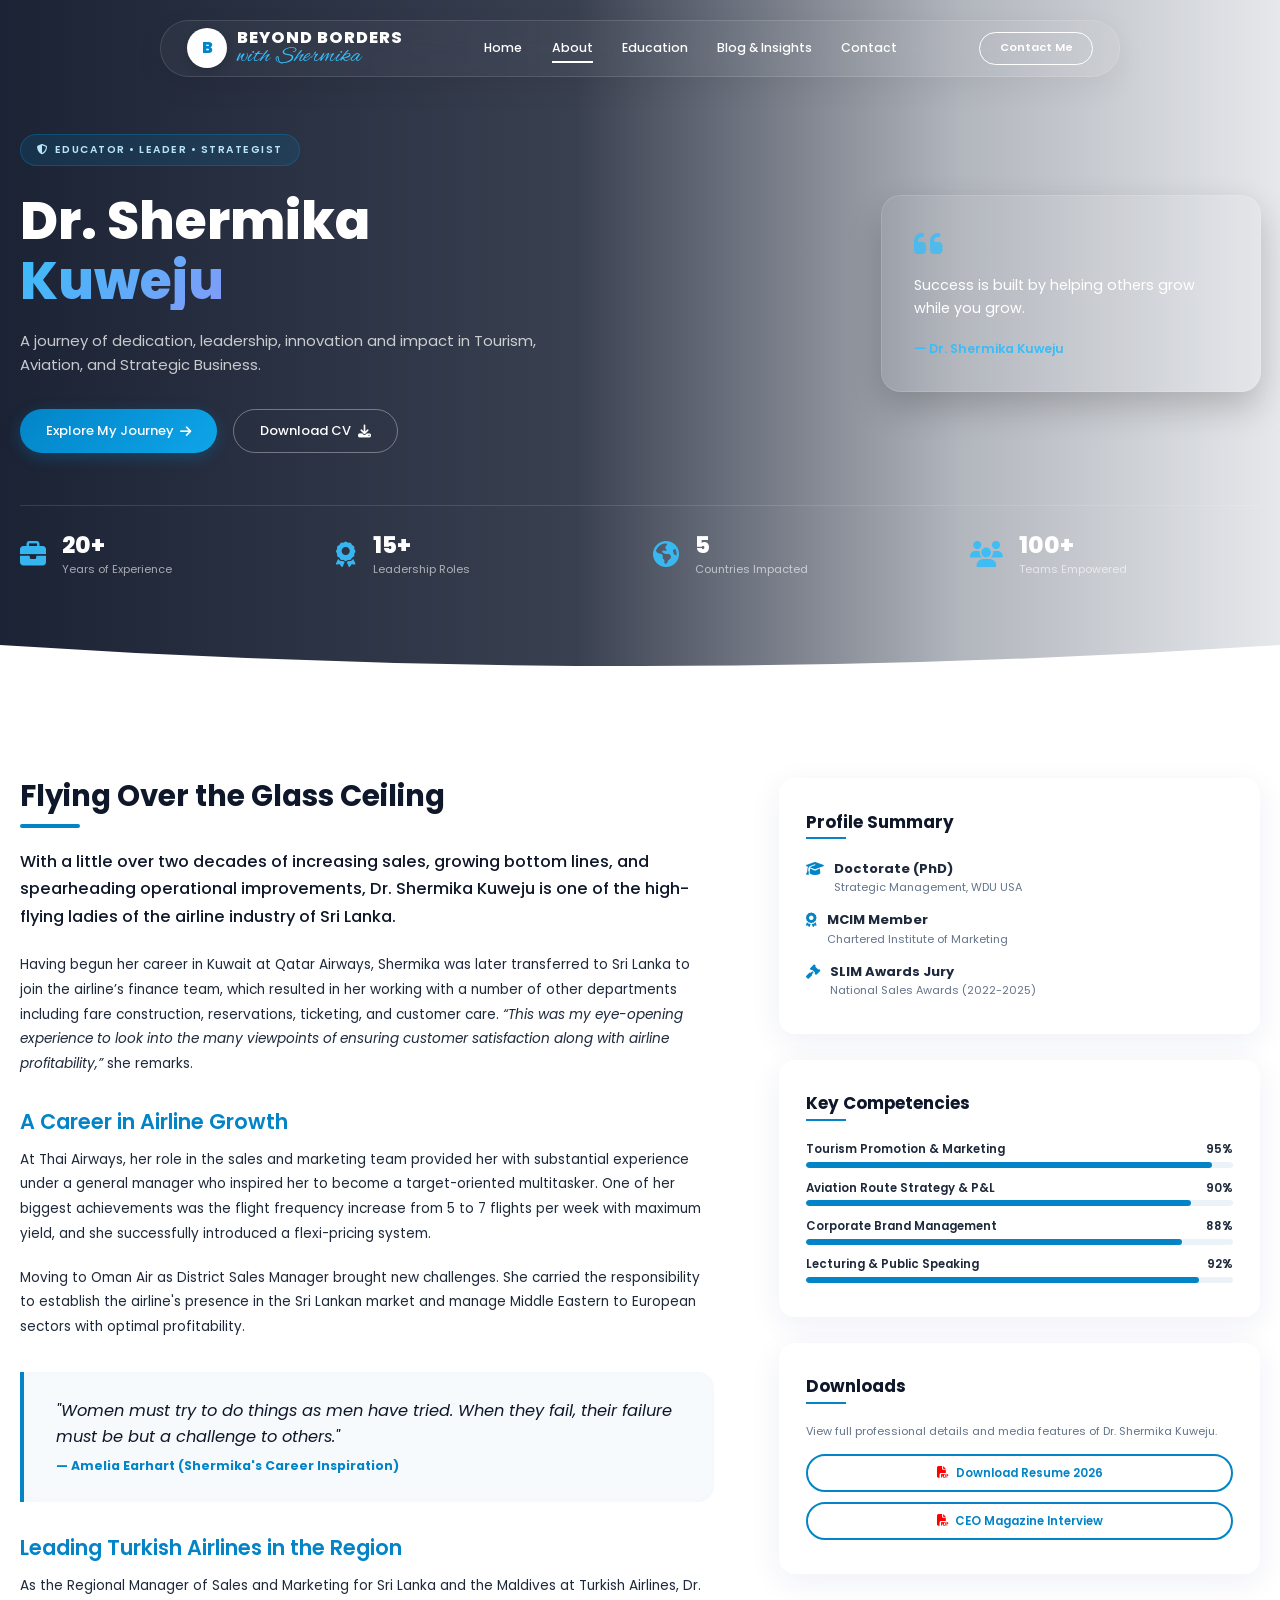
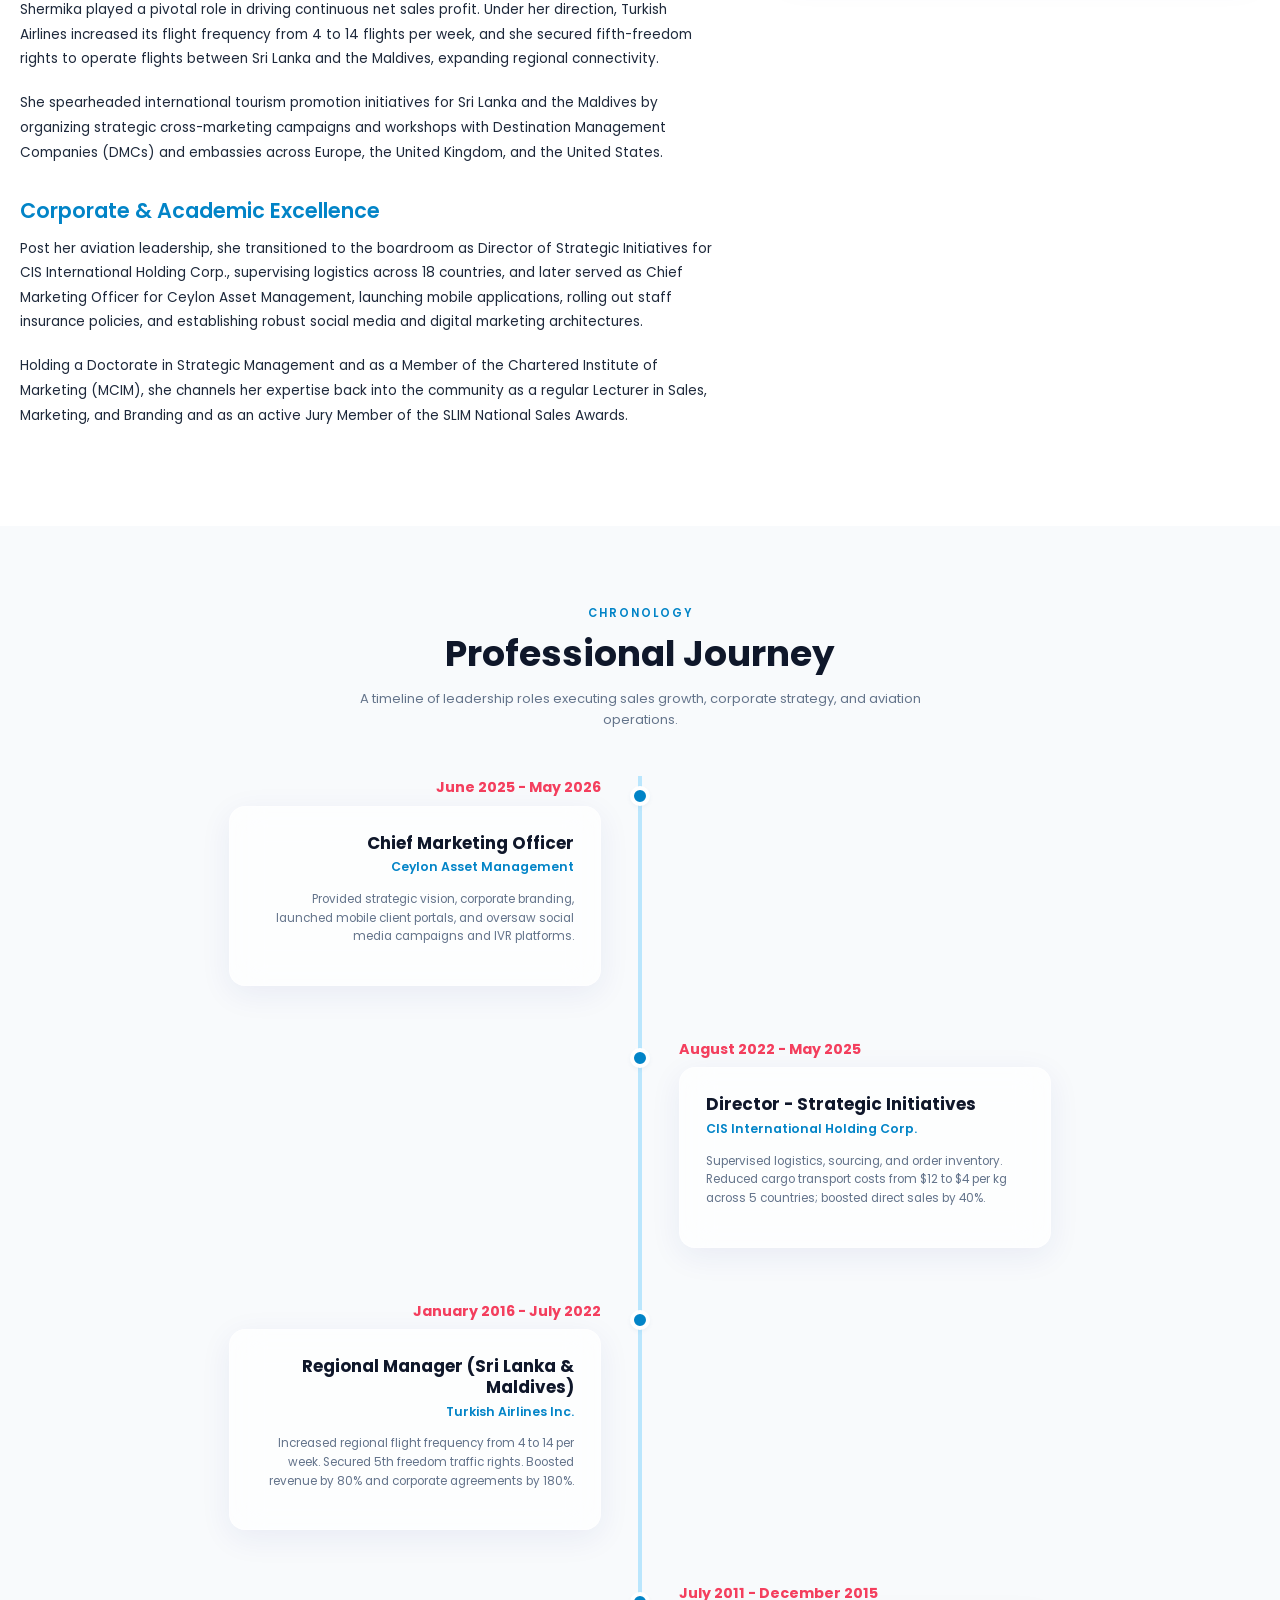
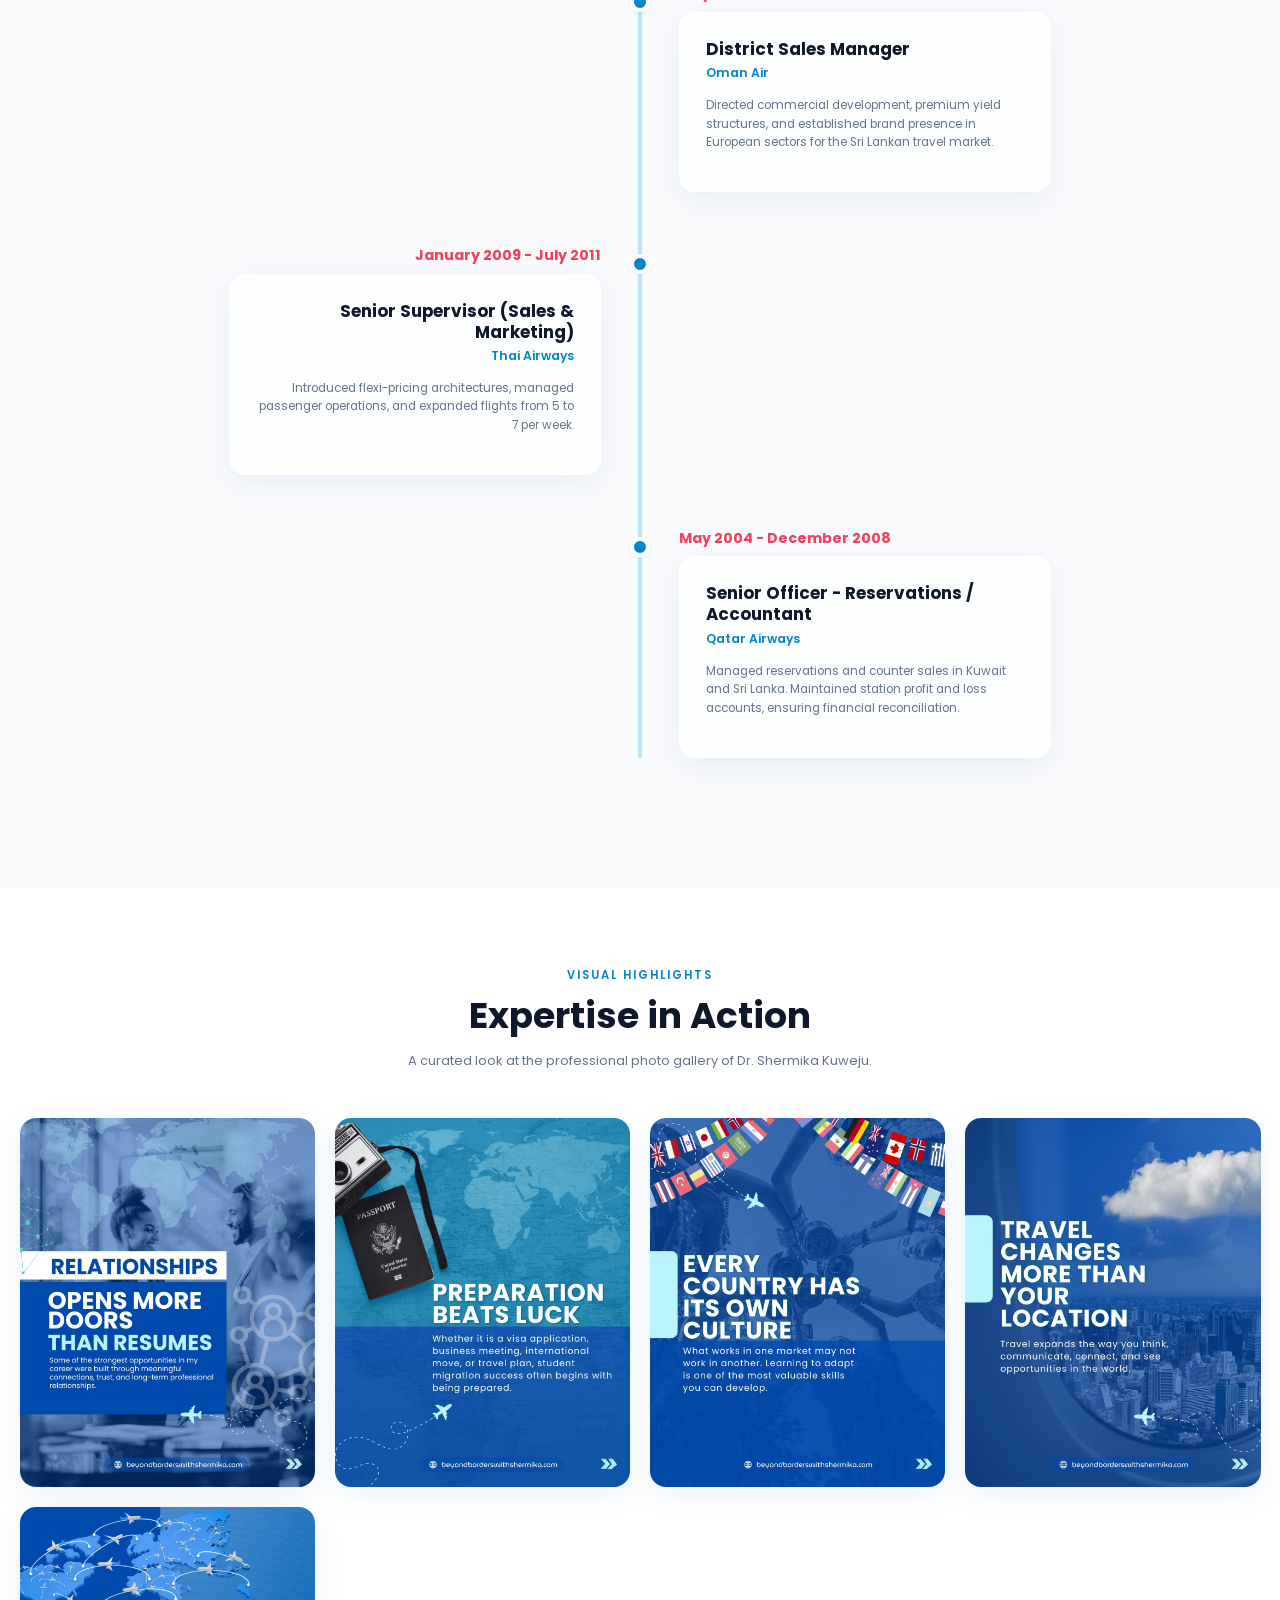
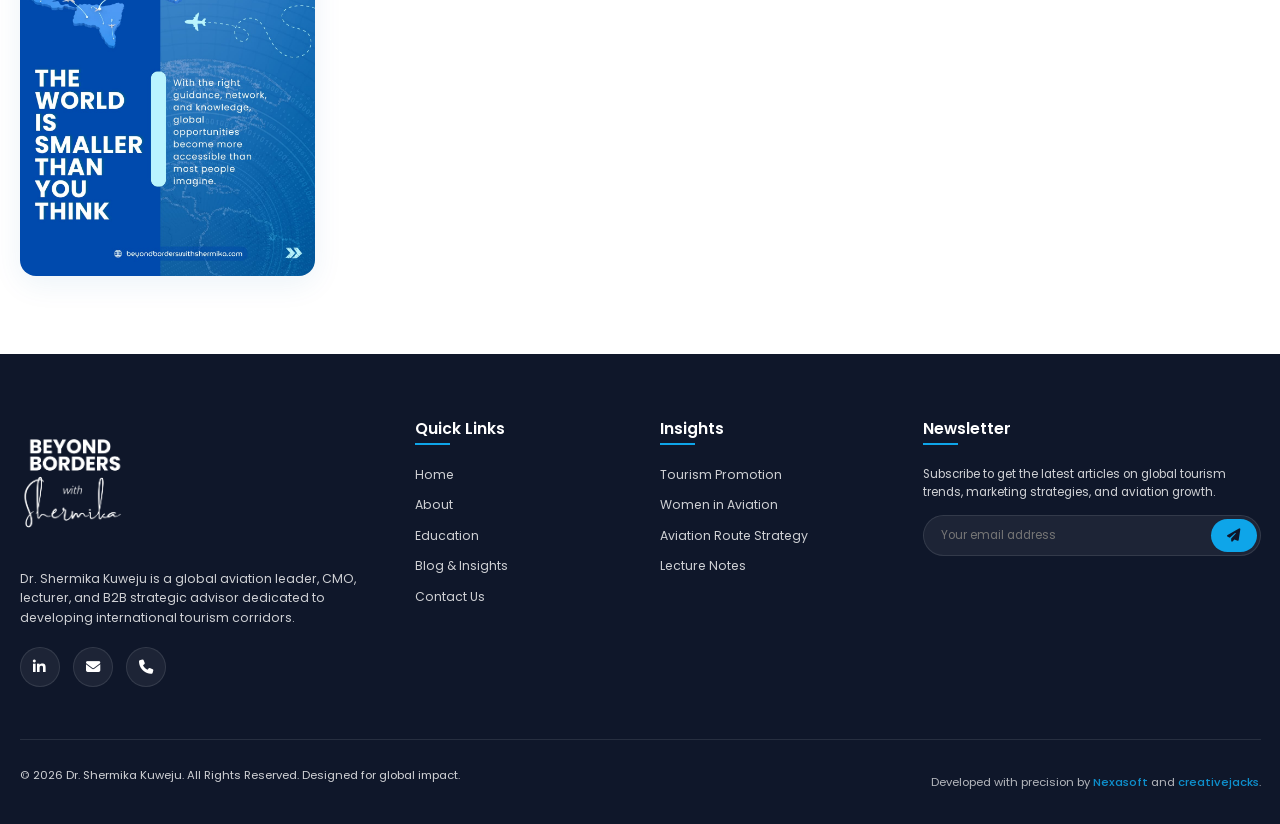
==== commit 35444b5a: "Rename Study in Azerbaijan links to Education in active pages" ====
--- a/about.html
+++ b/about.html
@@ -1,6 +1,6 @@
 <!DOCTYPE html>
-<html lang="en">
-<head>
+<html lang="en"> 
+<head> 
     <meta charset="UTF-8">
     <meta name="viewport" content="width=device-width, initial-scale=1.0">
     <title>About Dr. Shermika Kuweju | Global Tourism & Aviation Insights</title>
@@ -28,7 +28,7 @@
             <nav class="nav-menu" id="navMenu">
                 <a href="index.html" class="nav-link">Home</a>
                 <a href="about.html" class="nav-link active">About</a>
-                <a href="azerbaijan.html" class="nav-link">Study in Azerbaijan</a>
+                <a href="azerbaijan.html" class="nav-link">Education</a>
                 <a href="blog.html" class="nav-link">Blog & Insights</a>
                 <a href="contact.html" class="nav-link">Contact</a>
             </nav>
@@ -416,7 +416,7 @@
                     <ul class="footer-links-list">
                         <li><a href="index.html">Home</a></li>
                         <li><a href="about.html">About</a></li>
-                        <li><a href="azerbaijan.html">Study in Azerbaijan</a></li>
+                        <li><a href="azerbaijan.html">Education</a></li>
                         <li><a href="blog.html">Blog & Insights</a></li>
                         <li><a href="contact.html">Contact Us</a></li>
                     </ul>
--- a/assets/css/style.css
+++ b/assets/css/style.css
@@ -1421,24 +1421,12 @@
 
 .footer-logo {
     display: inline-flex;
-    background: rgba(255, 255, 255, 0.85); /* High-contrast bright white glass background */
-    border: 1px solid rgba(255, 255, 255, 0.45);
-    backdrop-filter: blur(16px);
-    -webkit-backdrop-filter: blur(16px);
-    padding: 0.85rem 1.75rem;
-    border-radius: var(--radius-md);
     margin-bottom: 1.5rem;
-    box-shadow: 0 8px 32px 0 rgba(0, 0, 0, 0.15);
     transition: var(--transition-fast);
-    animation: glass-breath 4s infinite ease-in-out;
 }
 
 .footer-logo:hover {
-    background: rgba(255, 255, 255, 0.95) !important;
-    border-color: rgba(2, 132, 199, 0.6) !important;
-    box-shadow: 0 8px 32px rgba(2, 132, 199, 0.2),
-                0 0 15px rgba(2, 132, 199, 0.35) !important;
-    transform: scale(1.02);
+    transform: translateY(-2px);
 }
 
 .footer-logo span {
@@ -1446,10 +1434,17 @@
 }
 
 .footer-logo-img {
-    height: 88px;
+    height: 130px; /* Enlarged to increase width proportionally */
     width: auto;
+    max-width: 100%;
     object-fit: contain;
     display: block;
+    filter: brightness(0) invert(1);
+    transition: var(--transition-fast);
+}
+
+.footer-logo:hover .footer-logo-img {
+    filter: brightness(0) invert(1) drop-shadow(0 0 10px rgba(255, 255, 255, 0.35));
 }
 
 @keyframes glass-breath {
@@ -2906,6 +2901,10 @@
         padding: 0.4rem 1.25rem;
     }
 
+    .footer-logo-img {
+        height: 95px !important; /* Scale down on mobile */
+    }
+
     .nav-cta {
         display: none;
     }
@@ -3260,34 +3259,51 @@
 .uni-ticker-item {
     display: flex;
     align-items: center;
-    gap: 0.85rem;
-    padding: 0.5rem 1.25rem;
-    border-radius: 30px;
-    background: var(--color-white);
-    box-shadow: 0 4px 10px rgba(0, 0, 0, 0.04);
-    border: 1px solid rgba(226, 232, 240, 0.6);
-    transition: var(--transition-fast);
+    gap: 1rem;
+    padding: 0.65rem 1.5rem;
+    border-radius: 40px;
+    background: linear-gradient(135deg, var(--color-white) 0%, #f1f5f9 100%);
+    box-shadow: 0 4px 15px rgba(0, 0, 0, 0.05);
+    border: 1.5px solid rgba(226, 232, 240, 0.8);
+    transition: transform 0.4s cubic-bezier(0.175, 0.885, 0.32, 1.275), 
+                border-color 0.4s ease, 
+                box-shadow 0.4s ease;
     cursor: pointer;
 }
 
 .uni-ticker-item:hover {
-    transform: translateY(-2px);
-    border-color: rgba(2, 132, 199, 0.3);
-    box-shadow: 0 6px 15px rgba(2, 132, 199, 0.08);
+    transform: translateY(-4px) scale(1.05);
+    border-color: var(--color-primary-light);
+    box-shadow: 0 10px 25px rgba(2, 132, 199, 0.18),
+                0 0 10px rgba(2, 132, 199, 0.1);
 }
 
 .uni-ticker-item img {
-    width: 44px;
-    height: 44px;
+    width: 54px;
+    height: 54px;
     object-fit: contain;
     border-radius: 50%;
 }
 
 .uni-ticker-item span {
-    font-size: 1.05rem;
-    font-weight: 700;
+    font-size: 1.15rem;
+    font-weight: 800;
     color: var(--color-primary-dark);
     letter-spacing: 0.5px;
+}
+
+@media (max-width: 768px) {
+    .uni-ticker-item {
+        padding: 0.5rem 1.15rem;
+        gap: 0.75rem;
+    }
+    .uni-ticker-item img {
+        width: 44px;
+        height: 44px;
+    }
+    .uni-ticker-item span {
+        font-size: 0.95rem;
+    }
 }
 
 @keyframes uni-ticker-scroll {
